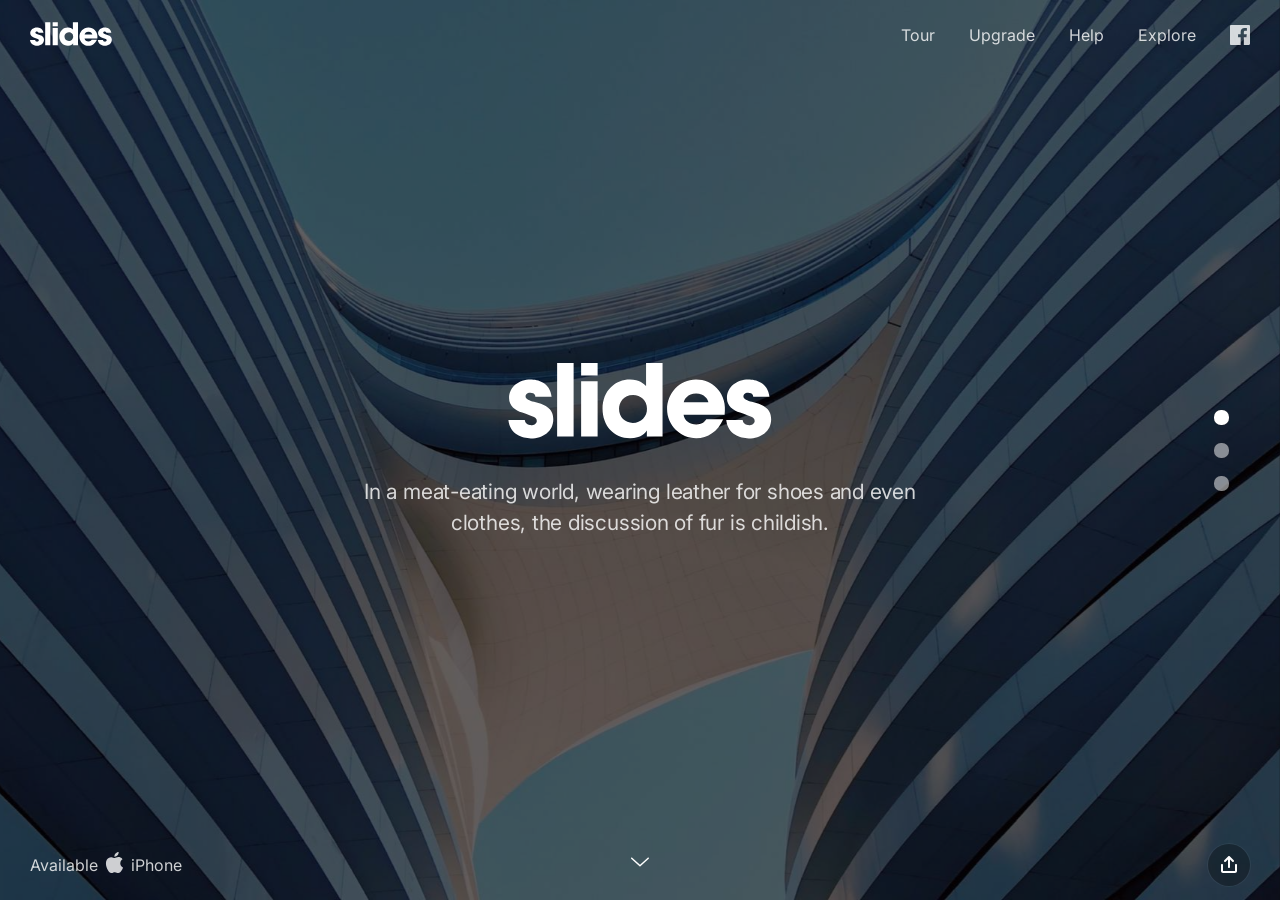
==== index.html @ 133935e7 "First commit" ====
<!doctype html>
<html>
<head>
    <meta charset="UTF-8">
    <meta name="viewport" content="width=device-width, height=device-height, initial-scale=1.0">
    <meta name="apple-mobile-web-app-capable" content="yes" />
    <base href="./">
    <title>Main Page - rogervendrell.github.io</title>
    <meta property="og:title" content="Main Page - rogervendrell.github.io" />
    <meta name="twitter:title" content="Main Page - rogervendrell.github.io" />
    <link rel="preconnect" href="https://fonts.gstatic.com/" crossorigin>
    <!-- Compressed Styles -->
    <link href="css/slides.min.css?521351" rel="stylesheet" type="text/css">

    
    <!-- Fonts and Material Icons -->
    <link rel="stylesheet" as="font" href="https://fonts.googleapis.com/css2?family=Inter:wght@100;200;300;400;500;600;700;800;900&family=Material+Icons&display=swap"/>
    <style>
        .slides { font-family: 'Inter', sans-serif; }
    </style>
     
</head>
<body class="slides plain animated noPreload">
<svg id="customSvgLibrary" xmlns="http://www.w3.org/2000/svg" style="display:none" id="customSvgLibrary">
  
  <symbol id="logo" viewBox="0 0 106 31"><title>Slides Framework</title><path d="M17.413 14.04c-.56-5.84-5.6-7-8.52-7-4.6 0-8.6 2.92-8.6 7.52 0 3 2.4 4.88 5.28 5.8 4.24 1.64 5.88 1.84 5.88 3.36 0 1.08-1.2 1.72-2.32 1.72-.28 0-2.24 0-2.52-2.04h-6.6c.6 5.84 5.68 7.36 9.04 7.36 4.92 0 9.04-2.88 9.04-7.76 0-4.8-4-5.92-7.76-6.96-1.76-.52-3.4-1.2-3.4-2.2 0-.6.48-1.48 1.88-1.48 1.96 0 2.04 1.2 2.08 1.68h6.52zm2.222 15.96h6.64v-29.6h-6.64v29.6zm9.662-24.56h6.64v-5.04h-6.64v5.04zm0 24.56h6.64v-22.2h-6.64v22.2zm32.782-29.6h-6.64v9.28c-.72-.72-2.6-2.64-6.52-2.64-5.64 0-11 4.28-11 11.8 0 6.68 4.4 11.88 11.12 11.88 4.48 0 6.08-2.2 6.72-3.12v2.4h6.32v-29.6zm-17.52 18.4c0-2.56 1.8-5.56 5.64-5.56 1.56 0 2.96.56 3.96 1.56 1 .96 1.64 2.32 1.64 3.92.08 1.64-.52 3.08-1.56 4.12s-2.52 1.68-4.12 1.68c-3.12 0-5.56-2.28-5.56-5.68v-.04zm42.502 2.4c.52-4.08-.32-7.64-3.12-10.64-2.08-2.2-5-3.52-8.4-3.52-6.76 0-11.64 5.72-11.64 11.92 0 6.6 5.4 11.76 11.76 11.76 2.28 0 4.48-.68 6.32-2 1.88-1.28 3.44-3.2 4.52-5.68h-6.8c-.8 1.16-1.92 2.08-4.04 2.08-2.6 0-4.84-1.56-5.12-3.92h16.52zm-16.44-5.04c.16-1.04 1.52-3.52 4.96-3.52s4.8 2.48 4.96 3.52h-9.92zm34.502-2.12c-.56-5.84-5.6-7-8.52-7-4.6 0-8.6 2.92-8.6 7.52 0 3 2.4 4.88 5.28 5.8 4.24 1.64 5.88 1.84 5.88 3.36 0 1.08-1.2 1.72-2.32 1.72-.28 0-2.24 0-2.52-2.04h-6.6c.6 5.84 5.68 7.36 9.04 7.36 4.92 0 9.04-2.88 9.04-7.76 0-4.8-4-5.92-7.76-6.96-1.76-.52-3.4-1.2-3.4-2.2 0-.6.48-1.48 1.88-1.48 1.96 0 2.04 1.2 2.08 1.68h6.52z"/></symbol>
  
  <symbol id="close" viewBox="0 0 30 30"><path d="M15 0c-8.3 0-15 6.7-15 15s6.7 15 15 15 15-6.7 15-15-6.7-15-15-15zm5.7 19.3c.4.4.4 1 0 1.4-.2.2-.4.3-.7.3s-.5-.1-.7-.3l-4.3-4.3-4.3 4.3c-.2.2-.4.3-.7.3s-.5-.1-.7-.3c-.4-.4-.4-1 0-1.4l4.3-4.3-4.3-4.3c-.4-.4-.4-1 0-1.4s1-.4 1.4 0l4.3 4.3 4.3-4.3c.4-.4 1-.4 1.4 0s.4 1 0 1.4l-4.3 4.3 4.3 4.3z"/></symbol>

  <symbol id="arrow-left" viewBox="0 0 29 56"><path d="M28.7.3c.4.4.4 1 0 1.4l-26.3 26.3 26.3 26.3c.4.4.4 1 0 1.4-.4.4-1 .4-1.4 0l-27-27c-.4-.4-.4-1 0-1.4l27-27c.3-.3 1-.4 1.4 0z"/></symbol>
  
  <symbol id="arrow-right" viewBox="0 0 29 56"><path d="M.3 55.7c-.4-.4-.4-1 0-1.4l26.3-26.3-26.3-26.3c-.4-.4-.4-1 0-1.4.4-.4 1-.4 1.4 0l27 27c.4.4.4 1 0 1.4l-27 27c-.3.3-1 .4-1.4 0z"/></symbol>

  <symbol id="back" viewBox="0 0 20 20"><path d="M2.3 10.7l5 5c.4.4 1 .4 1.4 0s.4-1 0-1.4l-3.3-3.3h11.6c.6 0 1-.4 1-1s-.4-1-1-1h-11.6l3.3-3.3c.4-.4.4-1 0-1.4-.2-.2-.4-.3-.7-.3s-.5.1-.7.3l-5 5c-.2.2-.3.5-.3.7 0 .2.1.5.3.7z"/></symbol>
  
  <symbol id="menu" viewBox="0 0 18 18"><path d="M16 5h-14c-.6 0-1-.4-1-1 0-.5.4-1 1-1h14c.5 0 1 .4 1 1s-.4 1-1 1zm-14 5h14c.5 0 1-.4 1-1 0-.5-.4-1-1-1h-14c-.6 0-1 .4-1 1s.4 1 1 1zm14 3h-14c-.5 0-1 .4-1 1 0 .5.4 1 1 1h14c.5 0 1-.4 1-1s-.4-1-1-1z"/></symbol>
  
  <symbol id="share" viewBox="0 0 18 18"><path d="M16 8c-.6 0-1 .4-1 1v6h-12v-6c0-.6-.4-1-1-1s-1 .4-1 1v6c0 1.1.9 2 2 2h12c1.1 0 2-.9 2-2v-6c0-.6-.4-1-1-1zm-2.3-2.3c.4-.4.4-1 0-1.4l-4-4c-.4-.4-1-.4-1.4 0l-4 4c-.4.4-.4 1 0 1.4s1 .4 1.4 0l2.3-2.3v7.6c0 .6.4 1 1 1s1-.4 1-1v-7.6l2.3 2.3c.4.4 1 .4 1.4 0z"/></symbol>

  <symbol id="arrow-down" viewBox="0 0 24 24"><path d="M12 18c-.2 0-.5-.1-.7-.3l-11-10c-.4-.4-.4-1-.1-1.4.4-.4 1-.4 1.4-.1l10.4 9.4 10.3-9.4c.4-.4 1-.3 1.4.1.4.4.3 1-.1 1.4l-11 10c-.1.2-.4.3-.6.3z"/></symbol>
  
  <symbol id="arrow-up" viewBox="0 0 24 24"><path d="M11.9 5.9c.2 0 .5.1.7.3l11 10c.4.4.4 1 .1 1.4-.4.4-1 .4-1.4.1l-10.4-9.4-10.3 9.4c-.4.4-1 .3-1.4-.1-.4-.4-.3-1 .1-1.4l11-10c.1-.2.4-.3.6-.3z"/></symbol>
  
  <symbol id="arrow-top" viewBox="0 0 18 18"><path d="M15.7 7.3l-6-6c-.4-.4-1-.4-1.4 0l-6 6c-.4.4-.4 1 0 1.4.4.4 1 .4 1.4 0l4.3-4.3v11.6c0 .6.4 1 1 1s1-.4 1-1v-11.6l4.3 4.3c.2.2.4.3.7.3s.5-.1.7-.3c.4-.4.4-1 0-1.4z"/></symbol>
  
  <symbol id="play" viewBox="0 0 30 30"><path d="M7 30v-30l22 15z"/></symbol>
  
  <symbol id="chat" viewBox="0 0 18 18"><path d="M5,17c-0.2,0-0.3,0-0.4-0.1C4.2,16.7,4,16.4,4,16v-2H2c-1.1,0-2-0.9-2-2V3c0-1.1,0.9-2,2-2h14c1.1,0,2,0.9,2,2v9 c0,1.1-0.9,2-2,2H9.3l-3.7,2.8C5.4,16.9,5.2,17,5,17z M2,12h3.5C5.8,12,6,12.2,6,12.5V14l2.4-1.8C8.6,12.1,8.8,12,9,12h7V3H2V12z M13,7H5C4.4,7,4,6.6,4,6s0.4-1,1-1h8c0.6,0,1,0.4,1,1S13.6,7,13,7z M13,10H5c-0.6,0-1-0.4-1-1s0.4-1,1-1h8c0.6,0,1,0.4,1,1 S13.6,10,13,10z"/></symbol>

  <symbol id="mail" viewBox="0 0 18 18"><path d="M16 2h-14c-1.1 0-2 .9-2 2v10c0 1.1.9 2 2 2h14c1.1 0 2-.9 2-2v-10c0-1.1-.9-2-2-2zm0 2v.5l-7 4.3-7-4.4v-.4h14zm-14 10v-7.2l6.5 4c.1.1.3.2.5.2s.4-.1.5-.2l6.5-4v7.2h-14z"/></symbol>

  <symbol id="sound-on" viewBox="0 0 18 18"><path d="M8.5,0.1C8.1-0.1,7.7,0,7.4,0.2L3.7,3H2C0.9,3,0,3.9,0,5v6c0,1.1,0.9,2,2,2h1.7l3.7,2.8C7.6,15.9,7.8,16,8,16 c0.2,0,0.3,0,0.4-0.1C8.8,15.7,9,15.4,9,15V1C9,0.6,8.8,0.3,8.5,0.1z M7,13l-2.4-1.8C4.4,11.1,4.2,11,4,11l-2,0l0-6h2 c0.2,0,0.4-0.1,0.6-0.2L7,3V13z M11.7,9.9l0.7,1.9C13.9,11.2,15,9.7,15,8c0-1.7-1.1-3.2-2.7-3.8l-0.7,1.9C12.5,6.4,13,7.2,13,8C13,8.9,12.5,9.6,11.7,9.9z M12.2,1.1l-0.3,2C14.3,3.5,16,5.6,16,8s-1.8,4.5-4.2,4.9l0.3,2C15.6,14.3,18,11.4,18,8C18,4.6,15.6,1.7,12.2,1.1z"/></symbol>
  
  <symbol id="sound-off" viewBox="0 0 18 18"><path d="M15.9,8l1.8-1.8c0.4-0.4,0.4-1,0-1.4s-1-0.4-1.4,0l-1.8,1.8l-1.8-1.8c-0.4-0.4-1-0.4-1.4,0s-0.4,1,0,1.4L13.1,8l-1.8,1.8 c-0.4,0.4-0.4,1,0,1.4c0.2,0.2,0.5,0.3,0.7,0.3s0.5-0.1,0.7-0.3l1.8-1.8l1.8,1.8c0.2,0.2,0.5,0.3,0.7,0.3s0.5-0.1,0.7-0.3 c0.4-0.4,0.4-1,0-1.4L15.9,8z M8.5,0.1C8.1-0.1,7.7,0,7.4,0.2L3.7,3H2C0.9,3,0,3.9,0,5v6c0,1.1,0.9,2,2,2h1.7l3.7,2.8C7.6,15.9,7.8,16,8,16 c0.2,0,0.3,0,0.4-0.1C8.8,15.7,9,15.4,9,15V1C9,0.6,8.8,0.3,8.5,0.1z M7,13l-2.4-1.8C4.4,11.1,4.2,11,4,11l-2,0l0-6h2 c0.2,0,0.4-0.1,0.6-0.2L7,3V13z"/></symbol>
  
  <!-- social -->
  <symbol id="apple" viewBox="-1 1 24 24"><path d="M17.6 13.8c0-3 2.5-4.5 2.6-4.6-1.4-2.1-3.6-2.3-4.4-2.4-1.9-.2-3.6 1.1-4.6 1.1-.9 0-2.4-1.1-4-1-2 0-3.9 1.2-5 3-2.1 3.7-.5 9.1 1.5 12.1 1 1.5 2.2 3.1 3.8 3 1.5-.1 2.1-1 3.9-1s2.4 1 4 1 2.7-1.5 3.7-2.9c1.2-1.7 1.6-3.3 1.7-3.4-.1-.1-3.2-1.3-3.2-4.9zm-3.1-9c.8-1 1.4-2.4 1.2-3.8-1.2 0-2.7.8-3.5 1.8-.8.9-1.5 2.3-1.3 3.7 1.4.1 2.8-.7 3.6-1.7z"/></symbol>

  <symbol id="dribbble" viewBox="0 0 24 24"><path d="M12 0c-6.7 0-12 5.3-12 12s5.3 12 12 12 12-5.3 12-12-5.3-12-12-12zm7.9 5.7c1.3 1.7 2.1 3.9 2.3 6.1-.4-.1-2.4-.4-4.7-.4-.8 0-1.5 0-2.3.1 0-.1-.1-.3-.3-.5l-.7-1.5c3.7-1.4 5.3-3.4 5.7-3.8zm-7.9-3.8c2.5 0 4.9.9 6.7 2.5-.3.4-1.9 2.3-5.2 3.6-1.6-2.9-3.3-5.3-3.7-5.9.6-.1 1.4-.2 2.2-.2zm-4.4 1c.4.6 2.1 3 3.7 5.8-4.4 1.2-8.2 1.2-9.2 1.2h-.1c.8-3.1 2.9-5.6 5.6-7zm-5.7 9.1v-.3h.3c1.2 0 5.6-.1 10.1-1.5l.8 1.6c-.1 0-.3 0-.4.1-5.1 1.6-7.9 6-8.3 6.7-1.6-1.7-2.5-4.1-2.5-6.6zm10.1 10.1c-2.3 0-4.4-.8-6.1-2.1.3-.5 2.4-4.4 7.9-6.3 1.3 3.6 2 6.7 2.1 7.6-1.2.6-2.6.8-3.9.8zm5.7-1.8c-.1-.8-.7-3.6-2-7.1.7-.1 1.3-.1 2-.1 2.1 0 3.7.4 4.1.5-.3 2.8-1.8 5.2-4.1 6.7z"/></symbol>

  <symbol id="facebook" viewBox="0 0 24 24"><path d="M24 1.3v21.3c0 .7-.6 1.3-1.3 1.3h-6.1v-9.3h3.1l.5-3.6h-3.6v-2.2c0-1.1.3-1.8 1.8-1.8h1.9v-3.2c-.3 0-1.5-.1-2.8-.1-2.8 0-4.7 1.7-4.7 4.8v2.7h-3.1v3.6h3.1v9.2h-11.5c-.7 0-1.3-.6-1.3-1.3v-21.4c0-.7.6-1.3 1.3-1.3h21.3c.8 0 1.4.6 1.4 1.3z"/></symbol>

  <symbol id="facebook2" viewBox="0 0 512 512"><path d="M288 176v-64c0-17.664 14.336-32 32-32h32v-80h-64c-53.024 0-96 42.976-96 96v80h-64v80h64v256h96v-256h64l32-80h-96z"/></symbol>
   
  <symbol id="fb-like" viewBox="0 0 20 20"><path d="M0 8v12h5v-12h-5zm2.5 10.8c-.4 0-.8-.3-.8-.8 0-.4.3-.8.8-.8s.8.3.8.8c0 .4-.4.8-.8.8zm3.5-.8h9.5c1.1 0 1.7-1 1.7-1.7 0-.3-.4-1-.4-1 1.4-.3 1.7-1.2 1.7-1.7-.1-.5-.3-.9-.5-1 1-.4 1.5-1.1 1.4-1.9-.1-.8-1-1.5-1-1.5 1-.6.9-1.5.9-1.5-.3-1.3-1.5-1.7-1.7-1.7h-5.6s.3-.5.3-2.4-1.3-3.6-2.6-3.6c0 0-.7.1-1 .3v3.5l-2.7 4.4v9.8z"/></symbol>
  
  <symbol id="googlePlus" viewBox="0 1 24 24"><path d="M7.8 13.5h4.6c-.6 2-2.5 3.4-4.6 3.4-2.7 0-4.9-2.2-4.9-4.9s2.2-4.9 4.9-4.9c1.1 0 2.1.3 3 1l1.8-2.4c-1.4-1.1-3-1.6-4.8-1.6-4.3 0-7.9 3.5-7.9 7.9s3.5 7.9 7.9 7.9 7.9-3.5 7.9-7.9v-1.5h-7.9v3zM21.7 11v-2.2h-2v2.2h-2.2v2h2.2v2.2h2v-2.2h2.2v-2z"/></symbol>
  
  <symbol id="instagram" viewBox="0 0 20 20"><circle cx="10" cy="10" r="3.3"/><path d="M13,0H7C2.2,0,0,2.2,0,7v6c0,4.8,2.1,7,7,7h6c4.8,0,7-2.2,7-7V7C20,2.2,17.9,0,13,0z M10,15.1c-2.8,0-5.1-2.3-5.1-5.1 S7.2,4.9,10,4.9s5.1,2.3,5.1,5.1S12.8,15.1,10,15.1z M15.3,5.9c-0.7,0-1.2-0.5-1.2-1.2c0-0.7,0.5-1.2,1.2-1.2s1.2,0.5,1.2,1.2 C16.5,5.3,16,5.9,15.3,5.9z"/></symbol>

  <symbol id="behance" viewBox="0 0 511.958 511.958"><path d="M210.624 240.619c10.624-5.344 18.656-11.296 24.16-17.728 9.792-11.584 14.624-26.944 14.624-45.984 0-18.528-4.832-34.368-14.496-47.648-16.128-21.632-43.424-32.704-82.016-33.28h-152.896v312.096h142.56c16.064 0 30.944-1.376 44.704-4.192 13.76-2.848 25.664-8.064 35.744-15.68 8.96-6.624 16.448-14.848 22.4-24.544 9.408-14.656 14.112-31.264 14.112-49.76 0-17.92-4.128-33.184-12.32-45.728-8.288-12.544-20.448-21.728-36.576-27.552zm-147.552-90.432h68.864c15.136 0 27.616 1.632 37.408 4.864 11.328 4.704 16.992 14.272 16.992 28.864 0 13.088-4.32 22.24-12.864 27.392-8.608 5.152-19.776 7.744-33.472 7.744h-76.928v-68.864zm108.896 198.24c-7.616 3.68-18.336 5.504-32.064 5.504h-76.832v-83.232h77.888c13.568.096 24.128 1.888 31.68 5.248 13.44 6.08 20.128 17.216 20.128 33.504 0 19.2-6.912 32.128-20.8 38.976zM327.168 110.539h135.584v38.848h-135.584zM509.856 263.851c-2.816-18.08-9.024-33.984-18.688-47.712-10.592-15.552-24.032-26.944-40.384-34.144-16.288-7.232-34.624-10.848-55.04-10.816-34.272 0-62.112 10.72-83.648 32-21.472 21.344-32.224 52.032-32.224 92.032 0 42.656 11.872 73.472 35.744 92.384 23.776 18.944 51.232 28.384 82.4 28.384 37.728 0 67.072-11.232 88.032-33.632 13.408-14.144 20.992-28.064 22.656-41.728h-62.464c-3.616 6.752-7.808 12.032-12.608 15.872-8.704 7.04-20.032 10.56-33.92 10.56-13.216 0-24.416-2.912-33.76-8.704-15.424-9.28-23.488-25.536-24.512-48.672h170.464c.256-19.936-.384-35.264-2.048-45.824zm-166.88 5.984c2.24-15.008 7.68-26.912 16.32-35.712 8.64-8.768 20.864-13.184 36.512-13.216 14.432 0 26.496 4.128 36.32 12.416 9.696 8.352 15.168 20.48 16.288 36.512h-105.44z"/></symbol>
  
  <symbol id="linkedin" viewBox="0 0 24 24"><path d="M5.9 21.9h-4.7v-14.2h4.7v14.2zm-2.3-16.1c-1.6 0-2.6-1.1-2.6-2.5s1-2.5 2.7-2.5c1.6 0 2.6 1 2.6 2.5-.1 1.4-1.2 2.5-2.7 2.5zm19.2 16.1h-4.7v-7.6c0-2-.7-3.3-2.3-3.3-1.3 0-2.1.9-2.5 1.7-.1.3-.1.8-.1 1.2v7.9h-4.7v-14.1h4.7v2c.7-.9 1.7-2.3 4.3-2.3 3.1 0 5.5 2.1 5.5 6.4v8.2h-.2z"/></symbol>

  <symbol id="medium" viewBox="0 0 130.8 104"><path d="M15.5 21.2c.2-1.6-.5-3.2-1.7-4.3l-12.1-14.7v-2.2h38l29.3 64.4 25.8-64.4h36.2v2.2l-10.5 10c-.9.7-1.3 1.8-1.2 2.9v73.7c0 1.1.3 2.2 1.2 2.9l10.2 10v2.2h-51.3v-2.2l10.6-10.2c1-1 1-1.3 1-2.9v-59.6l-29.4 74.7h-4l-34.2-74.7v50.3c0 2.2.4 4.2 1.9 5.7l13.7 16.8v2.2h-39v-2.2l13.8-16.7c1.5-1.5 1.8-3.3 1.8-5.7l-.1-58.2z"/></symbol>
  
  <symbol id="pinterest" viewBox="0 0 24 24"><path d="M5.9 13.9c1.2-2-.4-2.5-.6-4-1-6.1 7.1-10.2 11.4-6 2.9 2.9 1 12-3.7 11-4.6-.9 2.2-8.1-1.4-9.5-3-1.1-4.6 3.6-3.2 5.9-.8 4-2.5 7.7-1.8 12.7 2.3-1.7 3.1-4.8 3.7-8.1 1.2.7 1.8 1.4 3.3 1.5 5.5.4 8.6-5.4 7.8-10.7-.7-4.7-5.5-7.1-10.6-6.6-4.1.4-8.1 3.7-8.3 8.3-.1 2.8.7 4.9 3.4 5.5z"/></symbol>
  
  <symbol id="stumbleupon" viewBox="0 0 24 24"><path d="M13.3 9.6l1.6.8 2.5-.8v-1.4c0-3-2.4-5.4-5.4-5.4s-5.4 2.4-5.4 5.4v7.5c0 .7-.6 1.3-1.3 1.3s-1.3-.6-1.3-1.3v-3.2h-4v3.2c0 3 2.4 5.4 5.4 5.4s5.4-2.4 5.4-5.4v-7.5c0-.7.6-1.3 1.3-1.3s1.3.6 1.3 1.3l-.1 1.4zm6.6 2.9v3.2c0 .7-.6 1.3-1.3 1.3s-1.3-.6-1.3-1.3v-3.2l-2.5.8-1.6-.8v3.2c0 3 2.4 5.4 5.4 5.4s5.4-2.4 5.4-5.4v-3.2h-4.1z"/></symbol>
  
  <symbol id="twitter" viewBox="0 1 24 23"><path d="M21.5 7.6v.6c0 6.6-5 14.1-14 14.1-2.8 0-5.4-.8-7.6-2.2l1.2.1c2.3 0 4.4-.8 6.1-2.1-2.2 0-4-1.5-4.6-3.4.3.1.6.1.9.1.5 0 .9-.1 1.3-.2-2.1-.6-3.8-2.6-3.8-5 .7.4 1.4.6 2.2.6-1.3-.9-2.2-2.4-2.2-4.1 0-.9.2-1.8.7-2.5 2.4 3 6.1 5 10.2 5.2-.1-.4-.1-.7-.1-1.1 0-2.7 2.2-5 4.9-5 1.4 0 2.7.6 3.6 1.6 1-.3 2.1-.7 3-1.3-.4 1.2-1.1 2.1-2.2 2.7 1-.1 1.9-.4 2.8-.8-.6 1.1-1.4 2-2.4 2.7z"/></symbol>
  
  <symbol id="tumblr" viewBox="0 0 23 23"><path d="M12.573 4.94v-4.94h-3.188c-.072.183-.11.4-.11.622-.034.107-.072.184-.072.293-.328 1.829-1.28 3.11-2.892 3.807-.476.218-.914.253-1.39.218v3.987h2.342c.039 5.603.039 8.493.039 8.64v.332c.294 2.449 1.573 3.914 3.843 4.463.914.257 1.901.366 2.892.366 1.279-.036 2.525-.256 3.771-.659v-4.685c-.731.22-1.395.402-1.977.583-1.135.333-2.087.113-2.857-.619-.073-.11-.183-.257-.221-.403-.106-.586-.178-1.206-.178-1.795v-6.222h5.083v-3.988h-5.085z"/></symbol>

  <symbol id="xing" viewBox="0 0 24 24"><path d="M3.647 4.74c-.208 0-.384.073-.472.216-.091.148-.077.338.02.531l2.34 4.051v.02l-3.678 6.49c-.096.191-.091.383 0 .531.088.142.244.236.452.236h3.461c.518 0 .767-.349.944-.669l3.737-6.608-2.38-4.15c-.172-.307-.433-.649-.964-.649h-3.46zm14.542-4.74c-.517 0-.741.326-.927.659l-7.702 13.658 4.918 9.023c.172.307.437.659.967.659h3.457c.208 0 .371-.079.459-.221.092-.148.09-.343-.007-.535l-4.88-8.915v-.023l7.664-13.551c.096-.191.098-.386.007-.534-.088-.142-.252-.221-.46-.221h-3.496z"/></symbol>

  <symbol id="whatsapp" viewBox="0 0 512 512"><path d="M256.064 0h-.128c-141.152 0-255.936 114.816-255.936 256 0 56 18.048 107.904 48.736 150.048l-31.904 95.104 98.4-31.456c40.48 26.816 88.768 42.304 140.832 42.304 141.152 0 255.936-114.848 255.936-256s-114.784-256-255.936-256zm148.96 361.504c-6.176 17.44-30.688 31.904-50.24 36.128-13.376 2.848-30.848 5.12-89.664-19.264-75.232-31.168-123.68-107.616-127.456-112.576-3.616-4.96-30.4-40.48-30.4-77.216s18.656-54.624 26.176-62.304c6.176-6.304 16.384-9.184 26.176-9.184 3.168 0 6.016.16 8.576.288 7.52.32 11.296.768 16.256 12.64 6.176 14.88 21.216 51.616 23.008 55.392 1.824 3.776 3.648 8.896 1.088 13.856-2.4 5.12-4.512 7.392-8.288 11.744-3.776 4.352-7.36 7.68-11.136 12.352-3.456 4.064-7.36 8.416-3.008 15.936 4.352 7.36 19.392 31.904 41.536 51.616 28.576 25.44 51.744 33.568 60.032 37.024 6.176 2.56 13.536 1.952 18.048-2.848 5.728-6.176 12.8-16.416 20-26.496 5.12-7.232 11.584-8.128 18.368-5.568 6.912 2.4 43.488 20.48 51.008 24.224 7.52 3.776 12.48 5.568 14.304 8.736 1.792 3.168 1.792 18.048-4.384 35.52z"/></symbol>
  
  <symbol id="youtube" viewBox="0 0 24 24"><path d="M23.6 6.3c-.3-1.2-1.4-2.2-2.6-2.3-3-.3-6-.3-9-.3s-6 0-9 .3c-1.2.1-2.3 1.1-2.6 2.3-.4 1.8-.4 3.8-.4 5.7 0 1.9 0 3.9.4 5.7.3 1.2 1.4 2.2 2.6 2.3 3 .3 6 .3 9 .3s6 0 9-.3c1.3-.1 2.3-1.1 2.6-2.4.4-1.7.4-3.7.4-5.6 0-1.9 0-3.9-.4-5.7zm-14.1 9v-6.6l6.5 3.3-6.5 3.3z"/></symbol>

</svg><!-- Navigation -->
<nav class="side ">
  <div class="navigation default">
    <ul></ul>
  </div>
</nav><!-- Panel Top #02 -->
<nav class="panel top">
  <div class="sections desktop">
    <div class="left"><a href="#" title="Slides Framework"><svg style="width:82px;height:24px"><use xmlns:xlink="http://www.w3.org/1999/xlink" xlink:href="#logo"></use></svg></a></div>
    <div class="right">
      <ul class="menu trim">
        <li><a href="#">Tour</a></li>
        <li><a href="#">Upgrade</a></li>
        <li><a href="#">Help</a></li>
        <li><a href="#">Explore</a></li>
        <li class="cropRight"><a class="trimRight shift-up-2" href="http://facebook.com/designmodo" target="_blank"><svg><use xmlns:xlink="http://www.w3.org/1999/xlink" xlink:href="#facebook"></use></svg></a></li>
      </ul>
    </div>
  </div>
  <div class="sections compact hidden">
    <div class="left"><a href="#" title="Slides Framework"><svg style="width:82px;height:24px"><use xmlns:xlink="http://www.w3.org/1999/xlink" xlink:href="#logo"></use></svg></a></div>
    <div class="right"><span class="button actionButton sidebarTrigger" data-sidebar-id="1"><svg><use xmlns:xlink="http://www.w3.org/1999/xlink" xlink:href="#menu"></use></svg></span></div>
  </div>
</nav>

<!-- Sidebar -->
<nav class="sidebar" data-sidebar-id="1">
  <div class="close"><svg><use xmlns:xlink="http://www.w3.org/1999/xlink" xlink:href="#close"></use></svg></div>
  <div class="content">
    <a href="#" class="logo"><svg width="100" height="30"><use xmlns:xlink="http://www.w3.org/1999/xlink" xlink:href="#logo"></use></svg></a>
    <ul class="mainMenu margin-top-3">
      <li><a href="#">All Goods</a></li>
      <li><a href="#">UI Kits</a></li>
      <li><a href="#">Icons</a></li>
      <li><a href="#">Mockups</a></li>
      <li><a href="#">Toolkit</a></li>
    </ul>
    <ul class="subMenu small opacity-8">
      <li><a href="#">Submit Product</a></li>
      <li><a href="#">FAQ</a></li>
      <li><a href="#">License</a></li>
      <li><a href="#">Terms & Conditions</a></li>
      <li><a href="#">Privacy Policy</a></li>
      <li><a href="#">Contact Us</a></li>
    </ul>
    <ul class="social opacity-8">
      <li><a href="#"><svg><use xmlns:xlink="http://www.w3.org/1999/xlink" xlink:href="#facebook"></use></svg></a></li>
      <li><a href="#"><svg><use xmlns:xlink="http://www.w3.org/1999/xlink" xlink:href="#twitter"></use></svg></a></li>
      <li><a href="#"><svg><use xmlns:xlink="http://www.w3.org/1999/xlink" xlink:href="#instagram"></use></svg></a></li>
    </ul>
  </div>
</nav>
<!-- Slide 1 (#03) -->
<section class="slide fade-6 kenBurns">
  <div class="content">
    <div class="container">
      <div class="wrap">
      
        <div class="fix-7-12">
          <div class="fix-3-12 margin-bottom-3">
            <svg height="77" class="wide ae-1 fromCenter"><use xmlns:xlink="http://www.w3.org/1999/xlink" xlink:href="#logo"></use></svg>
          </div>
          <div class="fix-6-12"> 
            <p class="large cropBottom ae-2"><span class="opacity-8">In a meat-eating world, wearing leather for shoes and even clothes, the discussion of fur is&nbsp;childish.</span></p>
          </div>
        </div>
          
      </div>
    </div>
  </div>
  <div class="background" style="background-image:url(assets/img/background/img-03.jpg)"></div>
</section>
<!-- Slide 2 (#04) -->
<section class="slide fade-6 kenBurns">
  <div class="content">
    <div class="container">
      <div class="wrap">

        <div class="fix-5-12">
          <div class="fix-3-12 margin-bottom-5">
            <svg height="77" class="wide ae-1 fromCenter"><use xmlns:xlink="http://www.w3.org/1999/xlink" xlink:href="#logo"></use></svg>
          </div>
          <div class="videoThumbnail shadow rounded ae-4 fromCenter popupTrigger" data-popup-id="4">
            <img src="assets/img/video-4.jpg" alt="Video Thumbnail"/>
          </div>
        </div>

      </div>
    </div>
  </div>
  <div class="background" style="background-image:url(assets/img/background/img-04.jpg)"></div>
</section>

<!-- Popup Video -->
<div class="popup autoplay" data-popup-id="4">
  <div class="close"><svg><use xmlns:xlink="http://www.w3.org/1999/xlink" xlink:href="#close"></use></svg></div>
  <div class="content">
    <div class="container">
      <div class="wrap">
        <div class="fix-10-12">
          <div class="embedVideo popupContent shadow rounded">
            <iframe data-src="https://www.youtube.com/embed/g8yBqxTiHSs" frameborder="0" allow="accelerometer; autoplay; encrypted-media; gyroscope; picture-in-picture" allowfullscreen></iframe>
          </div>
        </div>
      </div>
    </div>
  </div>
</div>

<!-- Slide 3 (#10) -->
<section class="slide fade-6 kenBurns">
  <div class="content">
    <div class="container">
      <div class="wrap">
      
        <div class="fix-7-12">
          <h1 class="smaller margin-bottom-2 ae-1">Messes Make Memories</h1>
          <p class="large ae-2"><span class="opacity-8">Some people find it hard to find the right perfume. This may smell good when this is sprayed into the air but this changes when this reacts with the skin.</span></p>
        </div>  
        
      </div>
    </div>
  </div>
  <div class="background" style="background-image:url(assets/img/background/img-10.jpg)"></div>
</section>
<!-- Panel Bottom #01 -->
<nav class="panel bottom forceMobileView">
  <div class="sections desktop">
    <div class="left"><a href="#" class="opacity-8">Available <svg style="height:21px;width:25px" class="shift-up-2"><use xmlns:xlink="http://www.w3.org/1999/xlink" xlink:href="#apple"></use></svg> iPhone</a></div>
    <div class="center"><span class="nextSlide noText"><svg><use xmlns:xlink="http://www.w3.org/1999/xlink" xlink:href="#arrow-down"></use></svg></span></div>
    <div class="right"><span data-dropdown-id="2" class="button actionButton dropdownTrigger"><svg><use xmlns:xlink="http://www.w3.org/1999/xlink" xlink:href="#share"></use></svg></span></div>
  </div>
  <div class="sections compact hidden">
    <div class="right">
      <span data-dropdown-id="2" class="button actionButton dropdownTrigger"><svg><use xmlns:xlink="http://www.w3.org/1999/xlink" xlink:href="#share"></use></svg></span>
    </div>
  </div>
</nav>

<!-- Share Window -->
<div class="dropdown share bottom right" data-dropdown-id="2" data-text="Take a look at this" data-url="https://designmodo.com" data-pinterest-image="https://designmodo.com/wp-content/uploads/2015/10/Presentation.jpg">
  <div class="center padding-2">
    <div class="title">Share</div>
    <a href="#">Contact us</a>
  </div>
  <ul>
    <li class="social-facebook"><svg><use xmlns:xlink="http://www.w3.org/1999/xlink" xlink:href="#fb-like"></use></svg></li>
    <li class="social-twitter"><svg><use xmlns:xlink="http://www.w3.org/1999/xlink" xlink:href="#twitter"></use></svg></li>
    <li class="social-pinterest"><svg><use xmlns:xlink="http://www.w3.org/1999/xlink" xlink:href="#pinterest"></use></svg></li>
    <li class="social-linkedin"><svg><use xmlns:xlink="http://www.w3.org/1999/xlink" xlink:href="#linkedin"></use></svg></li>
    <li class="mail" data-subject="Subject" data-body="Body">share by email</li>
  </ul>
</div>

<!-- jQuery 3.5.1 -->
    <script src="https://ajax.googleapis.com/ajax/libs/jquery/3.5.1/jquery.min.js"></script>

    <!-- Compressed Scripts -->
    <script src="js/slides.min.js?521351" type="text/javascript"></script>
     
</body>
</html>
---- css/slides.min.css ----
@charset "UTF-8";body,html,img{max-width:100%}.material-icons,.slides{-webkit-font-smoothing:antialiased}.button svg,.button svg *{pointer-events:none!important}.button,.container .wrap,.slides-form.center input,.slides-form.center textarea{text-align:center}.dialog,body,html{-webkit-tap-highlight-color:transparent}a,abbr,acronym,address,applet,article,aside,audio,b,big,blockquote,body,canvas,caption,center,cite,code,dd,del,details,dfn,div,dl,dt,em,embed,fieldset,figcaption,figure,footer,form,h1,h2,h3,h4,h5,h6,header,hgroup,hr,html,i,iframe,img,ins,kbd,label,legend,li,mark,menu,nav,object,ol,output,p,pre,q,ruby,s,samp,section,small,span,strike,strong,sub,summary,sup,table,tbody,td,tfoot,th,thead,time,tr,tt,u,ul,var,video{border:0;vertical-align:baseline;margin:0;padding:0}article,aside,details,figcaption,figure,footer,header,hgroup,menu,nav,section{display:block}.button,.button.actionButton,.dot,.dot:after,.material-icons,img{display:inline-block}li,ol,ul{list-style:none}blockquote,q{quotes:none}blockquote:after,blockquote:before,q:after,q:before{content:none}table{border-collapse:collapse;border-spacing:0}b,strong{font-weight:600}html{position:static!important;top:0!important;box-sizing:border-box;margin:0;padding:0;overflow:hidden;-webkit-backface-visibility:hidden;backface-visibility:hidden}*,:after,:before{box-sizing:inherit}body{width:100%;height:100%}body,html{overflow-x:hidden}html.scrollable,html.scrollable body{overflow-y:auto;-webkit-overflow-scrolling:touch}.button,.content,.slide{overflow:hidden}img.round{border-radius:999px}img.rounded{border-radius:6px}.slides{color:#fff;fill:#fff;-webkit-hyphens:none;-ms-hyphens:none;hyphens:none;background:#111}.slides.bodyWhite{background:#fff}.slides.desktopSwipe{cursor:-webkit-grab}.slides.desktopSwipe:active{cursor:-webkit-grabbing}.slides.desktopSwipe .slide .container .wrap{cursor:inherit}.button{border-radius:3px;padding:14px 22px;color:#fff;border:none;outline:0;text-decoration:none;background:#202020;font-size:16px;line-height:1.5;font-weight:500;vertical-align:top;cursor:pointer;-webkit-backface-visibility:hidden;backface-visibility:hidden;letter-spacing:normal!important;position:relative;white-space:nowrap;transform:translate3d(0,0,0);box-shadow:0 1px 4px rgba(0,0,0,.1),0 2px 6px rgba(0,0,0,.1);-webkit-appearance:none;margin-bottom:10px;transition:.3s;-webkit-user-select:none!important;-moz-user-select:none!important;-ms-user-select:none!important;user-select:none!important}.button .material-icons,.button svg{vertical-align:middle;position:relative}.content,.slide.active{-webkit-backface-visibility:hidden}.button.actionButton:hover:not(:active),.button:hover{transform:translateY(0)!important}@media (max-width:767px){.button{max-width:100%;white-space:normal}}.popup .button,.slide .button{margin-left:5px;margin-right:5px}.popup .button.small,.slide .button.small{margin-left:4px;margin-right:4px}.button.wide{margin-left:0!important;margin-right:0!important}.button .material-icons{margin-right:8px;font-size:20px;top:-2px;-webkit-user-select:none!important;-moz-user-select:none!important;-ms-user-select:none!important;user-select:none!important}.button .material-icons.small{font-size:17px;bottom:1px}.button .material-icons.right{margin-left:8px;margin-right:0}.button svg{width:20px;height:20px;margin-top:-3px;margin-right:10px}.button svg.right{margin-right:0;margin-left:10px}.button.actionButton{height:42px;width:42px;padding:12px;border-radius:25px;z-index:999;background:rgba(0,0,0,.3);line-height:1;box-shadow:0 0 0 1px rgba(255,255,255,.05);cursor:pointer;-ms-touch-action:manipulation;touch-action:manipulation;vertical-align:top}.button.actionButton svg{width:18px;height:18px;fill:#fff!important;top:2px;vertical-align:bottom}.button.actionButton svg,.button.play svg,.button:not(.stroke) svg,.panel svg:not(.noFill),.slide.whiteSlide .button.actionButton svg{fill:#fff}.button.actionButton .material-icons{margin:0;position:relative;left:-3px;top:-3px;font-size:24px}.button.actionButton.big{width:50px;height:50px;padding:16px}.button.actionButton.big .material-icons{font-size:24px}.button.actionButton.big svg{width:22px;height:22px;left:-2px;top:0}.button.actionButton.stroke{box-shadow:none;padding:10px}.button.actionButton.rounded{border-radius:6px}.button.actionButton.sound [class*=sound-]{position:absolute;opacity:0;transition:.5s;left:13px;top:16px}.button.actionButton.sound.stroke [class*=sound-]{left:11px;top:14px}.button.actionButton.sound.playing .sound-on,.button.actionButton.sound:not(.playing) .sound-off{opacity:1}.button.actionButton.transparent{background-color:transparent}.button.stroke,.button.thin-stroke{background-color:transparent!important;color:#202020}.button:hover{box-shadow:0 2px 4px rgba(0,0,0,.15),0 3px 9px rgba(0,0,0,.15);opacity:1;transition:.35s!important}.button:hover:after{opacity:.5}.button:active{box-shadow:0 3px 6px 0 rgba(0,0,0,.1),0 0 10px 0 rgba(0,0,0,.1),0 1px 4px -1px rgba(0,0,0,.1);transform:translateY(2px)!important;transition:.35s!important}.button.shade:after,.dot:after{transition:.25s;content:""}.button:active:after{opacity:1}.button.uppercase{font-size:15px;padding-top:15px;padding-bottom:15px}.button.lowercase{text-transform:lowercase;letter-spacing:0;font-weight:300}.button.round{border-radius:99px;padding-left:28px;padding-right:28px}.button.rounded{border-radius:6px}.button.rectangular{border-radius:1px}.button.square{border-radius:0}.button.thin-stroke{font-weight:300;border:1px solid;padding:13px 21px}.slide.whiteSlide .button.thin-stroke{color:#202020}.button.thin-stroke.small{padding:9px 15px}.button.stroke{border:2px solid;padding:12px 20px}.slide.whiteSlide .button.stroke{color:#202020}.button.stroke.round{padding-left:26px;padding-right:26px}.button.stroke.uppercase{padding-top:13px;padding-bottom:13px}.button.stroke.uppercase svg{margin-bottom:-2px}.button.stroke.uppercase.small{padding:11px 15px}.button.stroke.small{border:1px solid;padding-top:9px;padding-bottom:9px}@media (min-width:768px){.button.stroke.big{padding:14px 28px}.button.stroke.big.uppercase{padding-top:16px;padding-bottom:16px}}.button.stroke:not(.flat):hover{box-shadow:inset 0 -100px 0 rgba(41,41,41,.05),0 4px 6px 0 rgba(0,0,0,.1),0 1px 10px 0 rgba(0,0,0,.1),0 2px 4px -1px rgba(0,0,0,.1)}.button.empty,.button.flat:not(:hover){box-shadow:none}.button.small{font-size:15px;font-weight:500;padding:10px 16px}.button.small .material-icons{vertical-align:bottom;position:relative;font-size:18px;margin-right:8px;bottom:1px}.button.small .material-icons.right{margin-left:8px;margin-right:0}.button.small svg{width:16px;height:16px;margin-right:10px;top:0}.button.small svg.right{margin-right:0;margin-left:10px}.button.small.round{padding-left:18px;padding-right:18px}.button.small.rounded{border-radius:6px}.button.small.uppercase{font-size:12px;padding:12px 16px;letter-spacing:.125em}.button.small.uppercase.round{padding-left:19px;padding-right:19px}@media (min-width:768px){.button.big{font-size:20px;padding:16px 26px}.button.big.round{padding-left:28px;padding-right:28px}.button.big.rounded{border-radius:7px}.button.big.uppercase{font-size:16px;padding:19px 28px}.button.big.uppercase.round{padding-left:32px;padding-right:32px}.button.big .material-icons{margin-right:10px;font-size:24px;top:-2px}.button.big .material-icons.right{margin-left:10px;margin-right:0}.button.big svg{width:24px;height:24px;margin-right:11px;top:0}.button.big svg.right{margin-right:0;margin-left:11px}}.button.empty,.button.hollow{padding:0!important;background-color:transparent!important;font-size:0!important}.button.empty{margin:0}.button.hollow{box-shadow:none!important}.button.hollow svg{margin:0}.button.shade{position:relative}.button.shade:after{position:absolute;top:0;left:0;width:100%;height:100%;background:#292929;opacity:0}.button.shade:hover:after{opacity:.15}.button.shade:active:after{opacity:.2}.button.play{width:90px;height:90px;border-radius:50%;padding:27px;margin-left:0;margin-right:0}.button.play svg{width:35px;height:36px;margin:0}.button.play.small{width:60px;height:60px;border-radius:50%;padding:22px 19px}.button.play.small svg{fill:#fff;width:23px;height:23px;top:-3px}.button.play:hover{transform:scale(1.05)}.button.gradient{position:relative}.button.gradient:before{content:"";position:absolute;top:0;left:0;width:100%;height:100%;background:linear-gradient(to bottom,#fff 0,#000 100%);z-index:-1;opacity:.1}.form-group-left{border-top-right-radius:0!important;border-bottom-right-radius:0!important;margin-right:0!important}.form-group-center{border-radius:0!important;margin-right:0!important;margin-left:0!important}.form-group-right{border-top-left-radius:0!important;border-bottom-left-radius:0!important;margin-left:0!important}.slide.whiteSlide .button.white:hover{box-shadow:0 4px 6px 0 rgba(0,0,0,.1),0 1px 10px 0 rgba(0,0,0,.1)}.slide.whiteSlide .button.white:hover:after{opacity:.3}.roundButton{border-radius:50px;height:50px;width:50px;padding:14px;margin:5px}.roundButton svg{bottom:2px}@media (max-width:319px){.button.uppercase,.uppercase{letter-spacing:.07em}}.button.uppercase{letter-spacing:.125em!important;text-indent:-.1em!important;font-weight:700!important}.material-icons{font-family:"Material Icons";font-weight:400;font-style:normal;font-size:24px;line-height:1;text-transform:none;letter-spacing:normal;word-wrap:normal;white-space:nowrap;direction:ltr;text-rendering:optimizeLegibility;-moz-osx-font-smoothing:grayscale;-webkit-font-feature-settings:"liga";font-feature-settings:"liga"}.dialog li input,.slides-form,.slides-form button{font-family:inherit}.material-icons.md-18{font-size:18px}.material-icons.md-24{font-size:24px}.material-icons.md-36{font-size:36px}.material-icons.md-48{font-size:48px}.slide.whiteSlide svg:not(.noFill){fill:#202020}.embedContainer,.svgContainer{position:relative;width:100%;height:0;padding:0}.embedContainer .scale,.svgContainer svg.scale{position:absolute;height:100%;width:100%;left:0;top:0}.dots{font-size:0}.dot{padding:7px}.dot:after{width:6px;height:6px;background:#fff;border-radius:50%;opacity:.5}.dot.big .dot:after{width:14px;height:14px}.slide.whiteSlide .dot:after{background:#202020}.slides:not(.mobile).dot:hover:after{transform:scale(1.333333);opacity:1}.dot.selected:after,.dot:active:after{opacity:1;transform:scale(1.675)}.tabs{color:#fff;max-width:260px;border-radius:5px}.tabs li{padding:16px 20px;letter-spacing:2.5px;font-size:12px;transition:.15s;margin-top:-1px;border:1px solid rgba(255,255,255,.3)}.tabs li:not(:last-child){border-bottom:0}.tabs li:first-child{border-radius:6px 6px 0 0}.tabs li:last-child{border-radius:0 0 6px 6px}.tabs li.selected{background:#fff;color:#202020}.slide.whiteSlide .tabs li{border-color:#e5e5e5;color:#202020}.slide.whiteSlide .tabs li.selected{background:#202020;border-color:#202020;color:#fff}.links li{font-size:17px;letter-spacing:0;padding:4px 0}.slides-form .label,.slides-form label{display:block;font-size:14px;margin-top:12px;margin-bottom:2px}.slides-form .label.uppercase,.slides-form label.uppercase{font-size:14px}.slides-form input[type=email],.slides-form input[type=name],.slides-form input[type=number],.slides-form input[type=password],.slides-form input[type=tel],.slides-form input[type=text],.slides-form select,.slides-form textarea{font-family:inherit;position:relative;background:#fff;padding:16px;border:none;font-size:16px;color:#242424;outline:0;border-radius:3px;width:100%;-webkit-appearance:none;-moz-appearance:none;appearance:none;border:1px solid rgba(0,0,0,.1);transition:.15s}.slides-form input[type=email].flat,.slides-form input[type=email]:focus,.slides-form input[type=email]:hover,.slides-form input[type=name].flat,.slides-form input[type=name]:focus,.slides-form input[type=name]:hover,.slides-form input[type=number].flat,.slides-form input[type=number]:focus,.slides-form input[type=number]:hover,.slides-form input[type=password].flat,.slides-form input[type=password]:focus,.slides-form input[type=password]:hover,.slides-form input[type=tel].flat,.slides-form input[type=tel]:focus,.slides-form input[type=tel]:hover,.slides-form input[type=text].flat,.slides-form input[type=text]:focus,.slides-form input[type=text]:hover,.slides-form select.flat,.slides-form select:focus,.slides-form select:hover,.slides-form textarea.flat,.slides-form textarea:focus,.slides-form textarea:hover{border-color:rgba(0,0,0,.2)}.slides-form input[type=email]:focus,.slides-form input[type=name]:focus,.slides-form input[type=number]:focus,.slides-form input[type=password]:focus,.slides-form input[type=tel]:focus,.slides-form input[type=text]:focus,.slides-form select:focus,.slides-form textarea:focus{border-color:#2196F3;z-index:10}.slides-form input[type=email]:focus::-webkit-input-placeholder,.slides-form input[type=name]:focus::-webkit-input-placeholder,.slides-form input[type=number]:focus::-webkit-input-placeholder,.slides-form input[type=password]:focus::-webkit-input-placeholder,.slides-form input[type=tel]:focus::-webkit-input-placeholder,.slides-form input[type=text]:focus::-webkit-input-placeholder,.slides-form select:focus::-webkit-input-placeholder,.slides-form textarea:focus::-webkit-input-placeholder{color:#242424;font-weight:400;opacity:0}.slides-form input[type=email]:focus:-moz-placeholder,.slides-form input[type=name]:focus:-moz-placeholder,.slides-form input[type=number]:focus:-moz-placeholder,.slides-form input[type=password]:focus:-moz-placeholder,.slides-form input[type=tel]:focus:-moz-placeholder,.slides-form input[type=text]:focus:-moz-placeholder,.slides-form select:focus:-moz-placeholder,.slides-form textarea:focus:-moz-placeholder{color:#242424;font-weight:400;opacity:0}.slides-form input[type=email]:focus::-moz-placeholder,.slides-form input[type=name]:focus::-moz-placeholder,.slides-form input[type=number]:focus::-moz-placeholder,.slides-form input[type=password]:focus::-moz-placeholder,.slides-form input[type=tel]:focus::-moz-placeholder,.slides-form input[type=text]:focus::-moz-placeholder,.slides-form select:focus::-moz-placeholder,.slides-form textarea:focus::-moz-placeholder{color:#242424;font-weight:400;opacity:0}.slides-form input[type=email]:focus:-ms-input-placeholder,.slides-form input[type=name]:focus:-ms-input-placeholder,.slides-form input[type=number]:focus:-ms-input-placeholder,.slides-form input[type=password]:focus:-ms-input-placeholder,.slides-form input[type=tel]:focus:-ms-input-placeholder,.slides-form input[type=text]:focus:-ms-input-placeholder,.slides-form select:focus:-ms-input-placeholder,.slides-form textarea:focus:-ms-input-placeholder{color:#242424;font-weight:400;opacity:0}.slides-form input[type=email]:not(textarea).round,.slides-form input[type=name]:not(textarea).round,.slides-form input[type=number]:not(textarea).round,.slides-form input[type=password]:not(textarea).round,.slides-form input[type=tel]:not(textarea).round,.slides-form input[type=text]:not(textarea).round,.slides-form select:not(textarea).round,.slides-form textarea:not(textarea).round{border-radius:22px;padding-left:22px;padding-right:22px}.slides-form input[type=email].rounded,.slides-form input[type=name].rounded,.slides-form input[type=number].rounded,.slides-form input[type=password].rounded,.slides-form input[type=tel].rounded,.slides-form input[type=text].rounded,.slides-form select.rounded,.slides-form textarea.rounded{border-radius:6px}.slides-form input[type=email]:after,.slides-form input[type=name]:after,.slides-form input[type=number]:after,.slides-form input[type=password]:after,.slides-form input[type=tel]:after,.slides-form input[type=text]:after,.slides-form select:after,.slides-form textarea:after{content:"";position:absolute;top:0;left:0;right:0;bottom:0;background:#fff}@media (min-width:768px){.slides-form input[type=email],.slides-form input[type=name],.slides-form input[type=number],.slides-form input[type=password],.slides-form input[type=tel],.slides-form input[type=text],.slides-form select,.slides-form textarea{max-width:300px}}.slides-form input[type=email]::-webkit-input-placeholder,.slides-form input[type=name]::-webkit-input-placeholder,.slides-form input[type=number]::-webkit-input-placeholder,.slides-form input[type=password]::-webkit-input-placeholder,.slides-form input[type=tel]::-webkit-input-placeholder,.slides-form input[type=text]::-webkit-input-placeholder,.slides-form select::-webkit-input-placeholder,.slides-form textarea::-webkit-input-placeholder{color:#242424;font-weight:400;opacity:.5}.slides-form input[type=email]:-moz-placeholder,.slides-form input[type=name]:-moz-placeholder,.slides-form input[type=number]:-moz-placeholder,.slides-form input[type=password]:-moz-placeholder,.slides-form input[type=tel]:-moz-placeholder,.slides-form input[type=text]:-moz-placeholder,.slides-form select:-moz-placeholder,.slides-form textarea:-moz-placeholder{color:#242424;font-weight:400;opacity:.5}.slides-form input[type=email]::-moz-placeholder,.slides-form input[type=name]::-moz-placeholder,.slides-form input[type=number]::-moz-placeholder,.slides-form input[type=password]::-moz-placeholder,.slides-form input[type=tel]::-moz-placeholder,.slides-form input[type=text]::-moz-placeholder,.slides-form select::-moz-placeholder,.slides-form textarea::-moz-placeholder{color:#242424;font-weight:400;opacity:.5}.slides-form input[type=email]:-ms-input-placeholder,.slides-form input[type=name]:-ms-input-placeholder,.slides-form input[type=number]:-ms-input-placeholder,.slides-form input[type=password]:-ms-input-placeholder,.slides-form input[type=tel]:-ms-input-placeholder,.slides-form input[type=text]:-ms-input-placeholder,.slides-form select:-ms-input-placeholder,.slides-form textarea:-ms-input-placeholder{color:#242424;font-weight:400;opacity:.5}.slides-form input[type=email],.slides-form input[type=name],.slides-form input[type=number],.slides-form input[type=password],.slides-form input[type=tel],.slides-form input[type=text],.slides-form select{height:52px;padding:0 16px}.slides-form textarea{font-weight:400;line-height:1.5;padding-top:10px!important;max-height:200px;max-width:100%;min-height:52px}.slides-form textarea.d{border-radius:15px!important}.slides-form textarea.round{border-radius:22px!important}.slides-form select{background-image:url('data:image/svg+xml;charset=UTF-8,<svg xmlns="http://www.w3.org/2000/svg" width="37" height="7"><path fill="rgb(23,23,23)" d="M14.022 0l5.978 6 6-6z"/></svg>');background-repeat:no-repeat;background-position:right;-webkit-appearance:none;-moz-appearance:none;appearance:none}.slides-form button[type=submit],.slides-form input[type=email],.slides-form input[type=name],.slides-form input[type=number],.slides-form input[type=password],.slides-form input[type=submit],.slides-form input[type=tel],.slides-form input[type=text],.slides-form select,.slides-form textarea{margin:5px}@media (min-width:768px){.slides-form button[type=submit],.slides-form input[type=email],.slides-form input[type=name],.slides-form input[type=number],.slides-form input[type=password],.slides-form input[type=submit],.slides-form input[type=tel],.slides-form input[type=text],.slides-form select,.slides-form textarea{max-width:300px}}@media (max-width:768px){.slides-form button[type=submit],.slides-form input[type=email],.slides-form input[type=name],.slides-form input[type=number],.slides-form input[type=password],.slides-form input[type=submit],.slides-form input[type=tel],.slides-form input[type=text],.slides-form select,.slides-form textarea{margin-left:auto!important;margin-right:auto!important;width:100%;display:block!important}}.slides-form button[type=submit].wide,.slides-form input[type=email].wide,.slides-form input[type=name].wide,.slides-form input[type=number].wide,.slides-form input[type=password].wide,.slides-form input[type=submit].wide,.slides-form input[type=tel].wide,.slides-form input[type=text].wide,.slides-form label.wide,.slides-form select.wide,.slides-form textarea.wide{max-width:100%;width:100%;margin-left:0!important;margin-right:0!important}@media (min-width:769px){.slides-form input.pair{width:50%!important;max-width:50%!important;border-top-right-radius:0!important;border-bottom-right-radius:0!important;margin-left:0;margin-right:0}.slides-form input.pair+.pair{width:calc(50% + 1px)!important;max-width:calc(50% + 1px)!important;margin-left:-1px;border-radius:0 3px 3px 0!important}}.toLeft,[class*=fix-]{margin-right:auto!important}.container,.content,.popup:not(.youtube) .background iframe,.slide,.slide:not(.youtube) .background iframe{width:100%;height:100%}.slide{position:fixed;background:#202020;color:#fff;z-index:10}.slide.active{transform-style:preserve-3d;backface-visibility:hidden}.mobile .slide{visibility:hidden}.mobile .slide.active{visibility:visible}.slide.whiteSlide{color:#202020;background:#fff}.content{position:absolute;backface-visibility:hidden;top:0;left:0;z-index:100;-webkit-overflow-scrolling:touch}.content.scrollBar,.sidebar{overflow-y:auto}.windows .defaultScroll .content{overflow:auto;overflow-x:hidden}.mobile .content{overflow:auto;overflow-x:hidden;-webkit-overflow-scrolling:touch}.container .wrap .overflowHidden,.pad,.slide.video .background,.videoThumbnail{overflow:hidden}.fade .content{background:rgba(0,0,0,.6)}.dropdown.share li:after,.fade-1 .content{background:rgba(0,0,0,.1)}.fade-2 .content{background:rgba(0,0,0,.2)}.fade-3 .content{background:rgba(0,0,0,.3)}.fade-4 .content{background:rgba(0,0,0,.4)}.fade-5 .content{background:rgba(0,0,0,.5)}.fade-6 .content{background:rgba(0,0,0,.6)}.fade-7 .content{background:rgba(0,0,0,.7)}.fade-8 .content{background:rgba(0,0,0,.8)}.fade-9 .content{background:rgba(0,0,0,.9)}.whiteSlide[class*=fade] .content{background:rgba(255,255,255,.85)}.container{display:table;table-layout:fixed;position:relative}.container .wrap{display:table-cell;vertical-align:middle;overflow:hidden}.container .wrap .spaceWrap,.container .wrap.spaceWrap,.container .wrap:not(.noSpaces){padding:120px calc(8% + 15px)}.container .wrap *{-webkit-user-select:text;-moz-user-select:text;-ms-user-select:text;user-select:text}.popup .background,.slide .background{position:absolute;top:0;left:0;width:100%;height:100%;background-position:center;background-size:cover;-webkit-backface-visibility:hidden;backface-visibility:hidden}.popup .background iframe,.slide .background iframe{border:0;position:absolute;top:0;left:0}.pad,.videoThumbnail.rounded{border-radius:6px}.fix-1-12{max-width:80px!important}.fix-2-12{max-width:180px!important}.fix-3-12{max-width:280px!important}.fix-4-12{max-width:380px!important}.fix-5-12{max-width:480px!important}.fix-6-12{max-width:580px!important}.fix-7-12{max-width:680px!important}.fix-8-12{max-width:780px!important}.fix-9-12{max-width:880px!important}.fix-10-12{max-width:980px!important}.fix-11-12{max-width:1080px!important}.fix-12-12{max-width:1180px!important}[class*=fix-]{width:100%!important;margin-left:auto!important;float:none}.toLeft{margin-left:0!important}.toCenter,.toRight{margin-left:auto!important}.toRight{margin-right:0!important;float:right}.toCenter{margin-right:auto!important}.dropdownTrigger,.popupTrigger,.sidebarTrigger{cursor:pointer}.shiftImage{margin-top:-15%;margin-bottom:-100%}.shiftImageVertical{margin-right:-100%;max-width:none}.slide.video .background video{position:absolute;top:50%;left:50%;min-width:100%;min-height:100%;width:auto;height:auto;z-index:-100;transform:translateX(-50%) translateY(-50%);background-size:cover}.slide.video .background video::-webkit-media-controls{display:none!important}.slide.video .background video::-webkit-media-controls-panel{display:none!important;-webkit-appearance:none}.slide.video .background video::-webkit-media-controls-start-playback-button{display:none!important;-webkit-appearance:none}html:not(.mobile) .slide.video .background[style]{background:0 0!important}.mobile .slide.video .background[style] video{display:none}.videoThumbnail{cursor:pointer;position:relative;font-size:0;line-height:0;transition:.5s}.videoThumbnail:before{content:"";position:absolute;top:0;left:0;height:100%;width:100%;background:url(../assets/svg/video-icon.svg) center center no-repeat;transition:.5s}.videoThumbnail:not(.noTint):hover:after{background-color:rgba(0,0,0,.15)}.videoThumbnail:hover{transform:scale(1.025)}.videoThumbnail:hover:before{transform:scale(1.1);transition:.25s}.videoThumbnail:active:before{opacity:.8}.videoThumbnail.small{max-width:200px;display:block}.videoThumbnail.small:before{background-size:44px}.button.empty.shadow:hover,.shadow{box-shadow:0 10px 40px rgba(0,0,0,.2)}.pad{padding:40px;color:#202020;background:#fff;box-shadow:0 1px 4px rgba(0,0,0,.1),0 2px 6px rgba(0,0,0,.1)}.pad.shadow,.pad.shadowHover:hover{box-shadow:0 10px 40px rgba(0,0,0,.2)}.pad.shadow.stroke{background:0 0;transition:.15s;color:#fff}.pad.shadow.stroke:hover{background:#fff;color:#202020;transition:.15s}.pad.shadowHover{transition:.5s}.pad small{font-size:15px;line-height:1.45;margin:15px 0}.resizing .equalElement{transition:0s!important}.hr{position:relative;height:1px;width:100%}@media (max-width:1023px){.shiftImage{margin-top:0!important;margin-bottom:0!important}.shiftImageVertical{margin-right:0!important;max-width:100%!important}}@media (min-width:1024px){.hideForDesktop{display:none!important}.showForDesktop{display:block!important}}@media (max-width:1024px){.hideForTablet{display:none!important}.showForTablet{display:block!important}.showForTabletInline{display:inline!important}}@media (max-width:767px){.pad.collapse,.pad.shadow{box-shadow:none}.pad.collapse{background:inherit;color:inherit;border:none;padding:0!important;overflow:inherit;border-radius:0;transition:0s!important}.hideForPhablet{display:none!important}}@media (max-width:768px){.showForPhablet{display:block!important}.showForPhabletInline{display:inline!important}}@media (max-width:435px){.hideForPhone{display:none!important}.showForPhone{display:block!important}.showForPhoneInline{display:inline!important}}html.mobile .hideForMobile{display:none!important}html.mobile .showForMobile{display:block!important}html.mobile .showForMobileInline{display:inline!important}.helpBubble{cursor:pointer}.helpBubble:after{content:"?";font-size:14px;width:17px;height:17px;line-height:1.2;background:#202020;opacity:.3;color:#fff;border-radius:50%;display:inline-block;margin-left:4px;font-weight:700;transition:.25s}.helpBubble .helpMessage{background:rgba(255,255,255,.98);color:#202020;font-size:15px;line-height:1.4;border-radius:5px;position:absolute;z-index:10;box-shadow:0 1px 8px rgba(0,0,0,.07),0 6px 8px rgba(0,0,0,.05);padding:17px;text-align:left;bottom:50%;margin-bottom:10px;transform:translateY(10px) scale(.95);transition:.25s;opacity:0;pointer-events:none;color:rgba(48,48,48,.7)}.mobile .simplifiedMobile .panel.hideOnScroll,.panel,.scroll .panel.hideOnScroll{position:fixed}.panel.black,.panel.white{box-shadow:0 1px 1px rgba(0,0,0,.07)}.panel.bottom,.side{bottom:0}.helpBubble .helpMessage strong{color:#303030}.helpBubble:hover .helpMessage{pointer-events:all;transform:translateY(0) scale(1);opacity:1}.helpBubble:hover:after{opacity:1}.panel{left:0;width:100%;padding:10px 30px;z-index:200;text-align:center;font-size:16px;pointer-events:none;-webkit-backface-visibility:hidden;backface-visibility:hidden;-webkit-user-select:none;-moz-user-select:none;-ms-user-select:none;user-select:none;transform:translate3d(0,0,0)}.panel.top{top:0}.panel.white{background:rgba(255,255,255,.975)!important}.panel.black{background-color:rgba(0,0,0,.8)!important}.animateOnEvent .panel.top,.animated .panel.top,.hidePanel-top .panel.top.hideOnScroll,.slides.firstSlide .panel.top.exceptFirstSlide,.slides.lastSlide .panel.top.exceptLastSlide,.slides:not(.firstSlide) .panel.top.firstSlideOnly,.slides:not(.firstSlide):not(.lastSlide) .panel.top.firstAndLastSlidesOnly,.slides:not(.lastSlide) .panel.top.lastSlideOnly{transform:translate3d(0,-100%,0);opacity:0}.animateOnEvent .panel.bottom,.animated .panel.bottom,.hidePanel-bottom .panel.bottom.hideOnScroll,.slides.firstSlide .panel.bottom.exceptFirstSlide,.slides.lastSlide .panel.bottom.exceptLastSlide,.slides:not(.firstSlide) .panel.bottom.firstSlideOnly,.slides:not(.firstSlide):not(.lastSlide) .panel.bottom.firstAndLastSlidesOnly,.slides:not(.lastSlide) .panel.bottom.lastSlideOnly{transform:translate3d(0,100%,0);opacity:0}.page-loaded .animateOnEvent .panel,.page-loaded .animated .panel{transition:transform .5s,opacity .5s,padding .5s;transform:translate3d(0,0,0);opacity:1}.slides.whiteSlide .panel{color:#202020}.mobile .simplifiedMobile .panel.hideOnScroll.top.hide,.scroll .panel.hideOnScroll.top.hide{transform:translateY(-100%)!important;opacity:0}.mobile .simplifiedMobile .panel.hideOnScroll.bottom.hide,.scroll .panel.hideOnScroll.bottom.hide{transform:translateY(100%)!important;opacity:0}.panel .sections{display:table;width:100%;font-size:0}.panel .sections>div{display:table-cell;vertical-align:middle;text-align:center;width:33.33333%;white-space:nowrap;font-size:16px;height:50px}.panel .sections>div.auto{width:.1%}.panel .sections>div *{pointer-events:all}.panel .sections>div.left{text-align:left}.panel .sections>div.left ul.crop{padding-left:0}.panel .sections>div.left ul.crop li:first-child{margin-left:0}.panel .sections>div.left.space{padding-right:20px}.panel .sections>div.right{text-align:right}.panel .sections>div.right ul.crop{padding-right:0}.panel .sections>div.right ul.crop li:last-child{margin-right:0}.panel .sections>div.right.space{padding-left:20px}.panel .sections>div.center.space{padding:0 20px}.panel .sections.hidden{display:none}.panel .sections .menu{white-space:nowrap;display:inline-block;padding:0 12px;font-size:0}.panel .sections .menu svg{width:20px;height:20px;vertical-align:bottom}.panel .sections .menu li{font-size:16px;font-weight:400;display:inline-block;margin:0 10px}.panel .hidden,.panel .hidden *,.side.compact .navigation li:after{display:none}.panel .sections .menu li a{padding:0 7px;opacity:.8}.panel .sections .menu li a:hover{opacity:1}.panel .sections .menu.uppercase li{font-size:12px;margin:0 10px;letter-spacing:.125em;font-weight:600!important}.panel .sections .menu.uppercase li svg{position:relative;top:2px}.panel svg{vertical-align:text-bottom;transition:.35s}.dialog li,.navigation ul,.panel .button:not(.actionButton){vertical-align:middle}.panel img{max-width:none}.slides.whiteSlide .panel svg{fill:#202020}.panel .button{margin:0}.panel .button+.button{margin-left:10px}.panel .button:not(.actionButton):hover:not(:active){transform:translateY(0)!important;box-shadow:0 0 0 1px rgba(255,255,255,.05),0 4px 6px 0 rgba(0,0,0,.1),0 1px 10px 0 rgba(0,0,0,.1)}.panel .nextSlide,.panel .prevSlide{width:24px;height:24px;transition:.25s}.panel .nextSlide svg,.panel .prevSlide svg{width:18px;height:18px}.slides.whiteSlide .panel .actionButton svg{fill:#fff}.firstSlide .panel .prevSlide,.lastSlide .panel .nextSlide{opacity:0;pointer-events:none;cursor:default}.navigation li,.nextSlide,.prevSlide{cursor:pointer}.firstSlide .panel.bottom .nextSlide svg{animation:animateArrow 4s infinite}.panel .panelIcon{position:relative;top:5px}.progress-bar,.side{position:fixed;top:0}@keyframes animateArrow{100%,80%{transform:translateY(0)}90%{transform:translateY(10px)}}.nextSlide:hover,.prevSlide:hover{transition:.15s}.nextSlide:active,.prevSlide:active{opacity:.75}.firstSlide.lastSlide .nextSlide,.firstSlide.lastSlide .prevSlide{opacity:0}.progress-bar{left:0;height:4px;width:0%;transition:width 1s,opacity 1s;z-index:1000;opacity:1}.progress-bar.loaded{width:100%;opacity:0;transition:width 0s,opacity .25s 1s}.side{right:0;height:100%;z-index:100;padding:70px 4%;pointer-events:none;opacity:1;transition:opacity .5s;transform:translate3d(0,0,0)}@media (min-width:1380px){.side{padding-left:55px;padding-right:55px}}.side.large{padding:calc(5.56% + 50px) 5%}.side.left{left:0;right:inherit}.side.right{right:0;left:inherit}.side.compact{padding:30px 4%}.side.compact .navigation li{width:15px;height:7px;margin:0;box-shadow:none;border-radius:0;background:#fff;opacity:.2;padding:1px;cursor:pointer}.side.compact .navigation li.selected,.side.compact .navigation li:hover{opacity:1}.side.compact .navigation li:before{margin:0 8px!important;top:-10px}.whiteSlide .side.compact .navigation li{background:#202020}.side.compact:not(.square) .navigation li:first-child{border-radius:10px 10px 0 0}.side.compact:not(.square) .navigation li:last-child{border-radius:0 0 10px 10px}.panel .side{position:relative;display:inline;height:auto;padding:0}.slides.whiteSlide .side svg:not([fill]){fill:#202020}.navigation{display:table;height:100%}.navigation ul{display:table-cell}.navigation *{pointer-events:all}.navigation li{fill:#fff;display:block;background:0 0;padding:9px;margin:0 -9px;position:relative}.navigation li:after{content:"";display:block;width:15px;height:15px;border-radius:7px;opacity:.5;background:#fff;box-shadow:0 0 1px #303030;transition:.25s}.navigation li.selected:after,.navigation li:hover:after{opacity:1}.navigation li[data-title]:before{content:attr(data-title);position:absolute;right:100%;top:1px;background:rgba(0,0,0,.7);color:#fff;font-size:14px;min-width:50px;border-radius:6px;padding:7px 12px;font-weight:500;display:inline-block;text-align:center;white-space:nowrap;box-shadow:0 0 0 1px rgba(255,255,255,.1);pointer-events:none;visibility:hidden}.dropdown.show,.navigation li:hover:before{visibility:visible}.left .navigation li:before{left:100%;right:auto}.panel.bottom .navigation li:before{transform:translateY(-100%) translateX(-50%);left:14px;top:-2px}.medium .navigation.default li:after{width:10px;height:10px;border-radius:5px}.small .navigation.default li:after{width:6px;height:6px;border-radius:3px}.stroke .navigation.default li:after{border-color:#fff;border-style:solid;border-width:2px;background-color:transparent}.stroke.small .navigation.default li:after{border-width:1px}.stroke .navigation.default li.selected:after,.stroke .navigation.default li:hover:after{background:#fff}.square .navigation.default li:after,.square.small .navigation.default li:after{border-radius:1px}.diamond .navigation.default li:after{border-radius:0;transform:rotate(45deg) scale(.72)}.diamond.medium .navigation.default li:after{transform:rotate(45deg) scale(.88)}.diamond.small .navigation.default li:after{transform:rotate(45deg) scale(1)}.line .navigation.default li{margin:0 -9px;padding:5px 9px;text-align:right;font-size:0}.line .navigation.default li:after{height:3px;display:inline-block;text-align:right;background:#fff;border:none}.line .navigation.default li:before{margin-top:-10px}.line .navigation.default li.selected:after{width:25px}.line.left .navigation.default li{text-align:left}.line.medium .navigation.default li{margin:0 -5px;padding:4px 8px}.line.medium .navigation.default li.selected:after{width:19px}.line.small .navigation.default li{margin:0;padding:4px 6px}.line.small .navigation.default li.selected:after{width:13px}.pole .navigation.default li{margin:0 1px 0 2px;padding:2px 9px;text-align:right;font-size:0}.pole .navigation.default li:after{height:20px;width:4px;display:inline-block;transition:.5s;text-align:right;background:#fff;border-radius:1px;border:none}.pole .navigation.default li:before{margin-top:-3px}.pole .navigation.default li.selected:after{height:60px}.pole .navigation.default li.selected:before{margin-top:19px}.pole.medium .navigation.default li{margin:0 2px}.pole.medium .navigation.default li:after{height:15px;width:3px}.pole.medium .navigation.default li:before{margin-top:-5px}.pole.medium .navigation.default li.selected:after{height:45px}.pole.medium .navigation.default li.selected:before{margin-top:10px}.pole.small .navigation.default li{margin:0 2px}.pole.small .navigation.default li:after{height:10px;width:3px}.pole.small .navigation.default li:before{margin-top:-7px}.pole.small .navigation.default li.selected:after{height:30px}.pole.small .navigation.default li.selected:before{margin-top:2px}.slides.whiteSlide .navigation li:after{background:#202020;box-shadow:0 0 1px #fff}.slides.whiteSlide .stroke .navigation li:after{border-color:#202020;background:0 0}.slides.whiteSlide .stroke .navigation li:hover:after{background:#202020}.slides.whiteSlide .stroke .navigation li.selected:after{border-color:#202020;background:#202020}.slides.whiteSlide .navigation.numbers li:after{color:#202020;text-shadow:0 0 2px #fff!important}.panel .navigation,.panel .navigation ul{display:inline}.panel .navigation li{display:inline-block;margin:-9px 0}.panel .side.small .navigation li{margin:0}.navigation .sideArrow{width:31px;height:72px;margin:0 -9px}@media (max-width:766px){.navigation .sideArrow{width:17px;height:40px}}.navigation.numbers ul{counter-reset:item;list-style-type:none}.navigation.numbers li{display:block}.navigation.numbers li:after{content:counter(item);counter-increment:item;background:0 0!important;box-shadow:none!important;text-shadow:0 0 2px #202020;font-weight:700;font-size:20px;line-height:.7;text-align:center;transition:.25s}.medium .navigation.numbers li:after{font-size:17px}.small .navigation.numbers li:after{font-size:14px}.dropdown{position:fixed;z-index:300;color:#202020;width:160px;background:#fff;box-shadow:0 6px 11px 0 rgba(0,0,0,.15),0 14px 28px rgba(0,0,0,.1),0 0 0 1px rgba(0,0,0,.05);margin-bottom:50px;border-radius:6px;text-align:center;cursor:default;transform:translateY(0) scale(.9);transform-origin:top;transition:transform .35s,opacity .35s,box-shadow .35s}.dropdown:not(.show){pointer-events:none;opacity:0}.dropdown.rectangular{border-radius:0}.dropdown .title{font-size:17px;font-weight:500;margin:0;text-align:center;opacity:.8}.dropdown a{font-size:15px;opacity:.6}.dropdown a:hover{opacity:.8}.dropdown:not(.noArrow):after,.dropdown:not(.noArrow):before{content:"";bottom:100%;left:22px;border:solid transparent;height:0;width:0;position:absolute;pointer-events:none;border-color:rgba(255,255,255,0);border-bottom-color:#fff;border-width:7px;margin-left:-7px}.dropdown:not(.noArrow):before{border-bottom-color:rgba(0,0,0,.1);border-width:8px;margin-left:-8px}.dropdown.show{opacity:1;transform:translateY(20px)}.dropdown .hideDropdown,.dropdown.show.hide{opacity:0;pointer-events:none}.dropdown.show.hide{transform:translateY(40px);box-shadow:0 0 0 0 rgba(0,0,0,.15),0 0 0 rgba(0,0,0,.1),0 0 0 1px rgba(0,0,0,.05)}.dropdown.bottom{transform-origin:bottom}.dropdown.bottom.show{transform:translateY(-20px)}.dropdown.bottom.show.hide{transform:translateY(-40px)}.dropdown.bottom:after,.dropdown.bottom:before{top:100%;bottom:initial;border-bottom-color:rgba(255,255,255,0);border-top-color:#fff}.dropdown.bottom:before{border-top-color:rgba(0,0,0,.06)}.dropdown.right:after,.dropdown.right:before{right:18px;left:auto}.dropdown.right:before{right:17px}.dropdown.center:after,.dropdown.center:before{left:50%}.dropdown.share li{float:left;text-align:center;display:block;width:80px;height:50px;padding:14px 0;color:#fff;position:relative;cursor:pointer;opacity:.9;transition:.15s}.dropdown.share li:hover{opacity:1}.dropdown.share li:after{content:" ";position:absolute;top:0;left:0;right:0;bottom:0;opacity:0;transition:.25s}.dropdown.share li:active:after{opacity:1;transition:.1s}.dropdown.share li svg{width:20px;height:20px;fill:#fff}.dropdown.share li.mail{width:100%;height:auto;color:#202020;opacity:.6;font-size:15px;padding:20px 0;border-bottom-left-radius:6px;border-bottom-right-radius:6px}.dropdown.share li.mail:hover{opacity:.8}.scroll .dropdown{position:absolute;top:0}.sidebar{position:fixed;top:0;right:0;width:320px;max-width:90%;height:100%;color:#fff;z-index:500;background:#0E0E0E;transform:translateX(100%);-webkit-overflow-scrolling:touch}.sidebar.bottom,.sidebar.top{width:100%;height:auto;max-width:100%}html:not(.page-loaded) .sidebar{display:none}.sidebar svg{fill:#fff}.sidebarShown .sidebar.visible{transform:translateX(0);opacity:1}.sidebar .content{padding:40px;overflow-y:auto;position:relative}.sidebar.small .content{padding:30px}.sidebar .wrap{padding:0}.sidebar.left{right:inherit;left:0;transform:translateX(-100%)}.sidebar.top{top:0;transform:translateY(-100%)}.sidebar.bottom{bottom:0;top:inherit;transform:translateY(100%)}.sidebar .logo{padding:0;font-size:0;margin-bottom:35px}.sidebar .close{position:absolute;top:0;right:0;cursor:pointer;padding:14px;font-size:0;opacity:.5;z-index:101;transition:.25s}.sidebar .close:hover{opacity:1}.sidebar .close svg{width:24px;height:24px;fill:#fff}.sidebar .close:active svg{transform:scale(.92)}.sidebar ul.mainMenu,.sidebar ul.social,.sidebar ul.subMenu{line-height:1.9;margin-bottom:30px;display:block}.sidebar .mainMenu li{font-size:20px;line-height:48px}.sidebar .mainMenu.small li{font-size:18px;line-height:46px}.sidebar .subMenu li{font-weight:400;text-transform:none;letter-spacing:0;font-size:18px;line-height:36px}.sidebar .subMenu.small li{font-size:16px;line-height:34px}.sidebar .social{margin-top:40px}.sidebar .social li{display:inline-block;margin-right:20px}.sidebar .social li:last-child{margin-right:0}.sidebar .social.big li,.sidebar .social.small li{margin-right:12px}.sidebar .social li a{font-size:0;padding:0}.sidebar .social li a svg{width:20px;height:20px}.sidebar .social.small li a svg{width:15px;height:15px}.sidebar .social.big li a svg{width:22px;height:22px}.sidebar.small .social{margin-top:30px}.sidebar .big li{font-size:32px;line-height:64px}.sidebar .social.medium li a svg{width:18px;height:18px}.sidebar .social.medium li{margin-right:14px}.sidebarShown .slide.selected .content{overflow:hidden}.popup,.popup .content{overflow-y:auto}.page-loaded.sidebarShown .slide.selected{transform:scale(.95)!important;pointer-events:none;opacity:.5!important}.sidebarShown .panel{opacity:0}.sidebarShown .panel.bottom{opacity:.5;transform:scale(.95) translateY(-10%)}.popup,.popup .close:not(.button){transform:translate3d(0,0,0);position:fixed;top:0;right:0}.page-loaded.sidebarShown .panel,.page-loaded.sidebarShown .slide.selected,.page-loaded.sidebarShown .slide.selected:after,.sidebar{transition:transform .5s,opacity .5s!important}.popup{width:100%;height:100%;color:#fff;z-index:1000;transition:transform .5s,opacity .5s;display:none}.popup:not([class*=fade]){background:rgba(17,17,17,.9)}.popupShown .popup.visible{display:block;animation:popupFadeIn .75s}.popup.hidePopup{opacity:0;pointer-events:none}.popup .close:not(.button){cursor:pointer;padding:14px;font-size:0;opacity:.5;z-index:200;transition:.25s;margin:0}.popup .close:not(.button).left{right:inherit;left:0}.popup .close:not(.button):hover{opacity:1}.popup .close:not(.button) svg{width:30px;height:30px;fill:#fff}.popup .close.button{position:fixed;z-index:200;margin:15px}.popup.white .close svg{fill:#202020}.popup .container .wrap{padding:18px 58px}.popup.fullscreen .container .wrap{padding:0}.popup.fullscreen .embedVideo{height:100vh;padding-bottom:0}@keyframes popupFadeIn{from{opacity:0}}.popupShown,.popupShown body,.sidebarShown,.sidebarShown body{overflow-y:hidden!important}.embedVideo{position:relative;padding-bottom:56.25%;height:0;overflow:hidden;max-width:100%}.embedVideo embed,.embedVideo iframe,.embedVideo object,.embedVideo video{position:absolute;top:0;left:0;width:100%;height:100%}.embedVideo.size-16x10{padding-bottom:62.5%}.embedVideo.size-4x3{padding-bottom:75%}.embedVideo.size-1x1,.embedVideo.size-square{padding-bottom:100%}.zoom-img,.zoom-img-wrap{position:relative;transition:all .5s;transition-timing-function:cubic-bezier(.2,0,.3,1)!important;z-index:100}.zoom-img img.zoom-img,.zoom-img-wrap img.zoom-img{margin:0!important}.zoom-overlay{background:#111;position:fixed;top:-9999px;left:-9999px;right:-9999px;bottom:-9999px;pointer-events:none;opacity:0;transition:opacity .5s;z-index:99}.slider,.zoom-img-parent{position:relative}.zoom-overlay-open .zoom-overlay{opacity:.9}.page-loaded .slides.zoom-overlay-open .panel,.page-loaded .slides.zoom-overlay-open .side{opacity:0;transition:.25s}.zoom-overlay-open,.zoom-overlay-transitioning{cursor:default}.controller li,.slider.clickable{cursor:pointer}.zoom-img-parent{z-index:1000}.slider>li{display:none;top:0;left:0;opacity:0;transition:opacity .5s;pointer-events:none}.slider>li.selected{display:block;opacity:1;transition:opacity .5s;pointer-events:all}.slider.rounded>li>img{border-radius:6px;overflow:hidden}.slider.autoHeight{transition:.5s}.slider.autoHeight>li{display:block;position:absolute}.controller li.selected{cursor:default;pointer-events:none}.tooltip[data-tooltip-title]{position:relative}.tooltip[data-tooltip-title]:before{content:attr(data-tooltip-title);position:absolute;background:rgba(40,40,40,.6);color:#fff;font-size:12px;border-radius:50px;padding:6px 15px;visibility:hidden;white-space:nowrap;letter-spacing:.04em;box-shadow:0 0 0 1px rgba(255,255,255,.07);transform:translateY(100%) translateX(-50%);left:50%;top:0}.text a,a,article a{cursor:pointer;color:inherit}.p,.slides,p{font-size:18px}.tooltip[data-tooltip-title]:hover:before{visibility:visible;animation:fadeIn .35s backwards}.animateOnEvent .ae-1,.animateOnEvent .ae-1.fast,.animateOnEvent .fast .ae-1.fast,.animateOnEvent.fast .ae-1{animation-delay:10ms}.tooltip[data-tooltip-title].top:before{bottom:0;top:auto;transform:translateY(-100%) translateX(-50%)}.slide.before{transform:translate3d(0,-50%,0)}.slide.after,.slide:not(.before):first-child{transform:translate3d(0,50%,0)}.slide.after,.slide.before{opacity:0}.slide.selected{transform:translate3d(0,0,0)!important;z-index:11}.scroll .slide.selected{z-index:10}.page-loaded .slide.selected{opacity:1!important}.horizontal .slide,.horizontal .slide.before{transform:translate3D(-50%,0,0)}.horizontal .slide.after{transform:translate3D(50%,0,0)}.film .slide.before{transform:translate3D(0,-100%,0)}.film .slide.after{transform:translate3D(0,100%,0)}.film.horizontal .slide.before{transform:translate3D(-100%,0,0)}.film.horizontal .slide,.film.horizontal .slide.after{transform:translate3D(100%,0,0)}.chain .slide.before{transform:translate3D(0,-100%,0);opacity:1}.chain .slide.after{transform:translate3D(0,100%,0);opacity:1}.chain.horizontal .slide.before{transform:translate3D(-100%,0,0);opacity:1}.chain.horizontal .slide,.chain.horizontal .slide.after{transform:translate3D(100%,0,0);opacity:1}.zen .slide.before{transform:translateY(-100%) scale(.8)}.zen .slide,.zen .slide.after{transform:translateY(100%) scale(.8)}.zen.horizontal .slide.before{transform:translateX(-100%) scale(.8)}.zen.horizontal .slide,.zen.horizontal .slide.after{transform:translateX(100%) scale(.8)}.stack .slide,.stack .slide.after{transform:translateY(100%)}.stack .slide.after{opacity:initial}.stack .slide.after.active,.stack .slide.selected{z-index:11!important}.stack .slide.before{transform:scale(.9)}.stack.horizontal .slide,.stack.horizontal .slide.after{transform:translateX(100%)}.stack.horizontal .slide.before{transform:scale(.9)}.cards .slide,.cards .slide.after{transform:translateY(10%);opacity:initial}.cards .slide.after{z-index:8!important;opacity:0}.cards .slide.selected{z-index:9!important}.cards .slide.before{transform:translateY(-100%);z-index:7}.cards .slide.active.before{z-index:10!important}.cards.horizontal .slide,.cards.horizontal .slide.after{transform:translateX(10%)}.cards.horizontal .slide.before{transform:translateX(-100%)}.cards2 .slide,.cards2 .slide.after{transform:translateY(10%);opacity:initial}.cards2 .slide.after{z-index:8!important;opacity:0}.cards2 .slide.selected{z-index:9!important}.cards2 .slide.before{transform:translateY(-100%);z-index:7}.cards2 .slide.active.before{z-index:10!important}.cards2.horizontal .slide,.cards2.horizontal .slide.after{transform:translateX(10%)}.cards2.horizontal .slide.before{transform:translateX(-100%)}.zoom .slide.before{transform:scale(1.4)}.zoom .slide,.zoom .slide.after{transform:scale(.8);opacity:0}.vertigo .slide.before{transform:scale(1.4) rotate(-2deg)}.vertigo .slide,.vertigo .slide.after{transform:scale(.8) rotate(2deg);opacity:0}.plain .slide,.plain .slide.after,.plain .slide.before{transform:scale(1)}.plain .slide.after:after,.plain .slide.before:after{opacity:1;background:#111}.page-loaded .fast .slide.active,.page-loaded .fast .slide.selected{transition:transform .7s,opacity .7s}.page-loaded .slide.active,.page-loaded .slide.selected{transition:transform 1s,opacity 1s}.page-loaded .slow .slide.active,.page-loaded .slow .slide.selected{transition:transform 1.4s,opacity 1.4s}.page-loaded .slide.active.entry,.page-loaded .slide.selected.entry{transition:transform 0s,opacity 1s}.slides.animateOnEvent .panel,.slides.animated .panel{transition:transform,opacity;transition-duration:1s}.slides.animateOnEvent.fast .panel,.slides.animated.fast .panel{transition-duration:.7s}.slides.animateOnEvent.slow .panel,.slides.animated.slow .panel{transition-duration:1.4s}.smooth .active,.smooth .panel,.smooth .rolling-element,.smooth .selected,.smooth .sidebar{transition-timing-function:cubic-bezier(.55,.05,.35,.95)!important}.bounce .active,.bounce .panel,.bounce .rolling-element,.bounce .selected,.bounce .sidebar{transition-timing-function:cubic-bezier(.45,1.15,.5,1)!important}.animated [class*=ae-]:not(.done){-webkit-backface-visibility:hidden;backface-visibility:hidden;transform:translate3d(0,0,0);transition-timing-function:cubic-bezier(.25,.1,.2,1)}.animated.animate .fast [class*=ae-]:not(.done),.animated.animate [class*=ae-].fast:not(.done),.animated.fast .animate [class*=ae-]:not(.done){transition-duration:.7s}.animated .animate [class*=ae-]:not(.done),.animated.animate [class*=ae-]:not(.done){transition-duration:.8s}.animated .animate .slow [class*=ae-]:not(.done),.animated .animate [class*=ae-].slow:not(.done),.animated .animate.slow [class*=ae-]:not(.done),.animated.slow .animate [class*=ae-]:not(.done){transition-duration:1s}.animated .animate .ae-1:not(.done),.animated.animate .ae-1:not(.done){transition-delay:10ms}.animated .animate .ae-2:not(.done),.animated.animate .ae-2:not(.done){transition-delay:160ms}.animated .animate .ae-3:not(.done),.animated.animate .ae-3:not(.done){transition-delay:310ms}.animated .animate .ae-4:not(.done),.animated.animate .ae-4:not(.done){transition-delay:460ms}.animated .animate .ae-5:not(.done),.animated.animate .ae-5:not(.done){transition-delay:610ms}.animated .animate .ae-6:not(.done),.animated.animate .ae-6:not(.done){transition-delay:760ms}.animated .animate .ae-7:not(.done),.animated.animate .ae-7:not(.done){transition-delay:910ms}.animated .animate .ae-8:not(.done),.animated.animate .ae-8:not(.done){transition-delay:1.06s}.animated .animate .ae-9:not(.done),.animated.animate .ae-9:not(.done){transition-delay:1.21s}.animated .animate .ae-10:not(.done),.animated.animate .ae-10:not(.done){transition-delay:1.36s}.animated.animate .ae-1.fast:not(.done),.animated.animate .fast .ae-1:not(.done),.animated.fast .animate .ae-1:not(.done),.animated.fast.animate .ae-1:not(.done){transition-delay:10ms}.animated.animate .ae-2.fast:not(.done),.animated.animate .fast .ae-2:not(.done),.animated.fast .animate .ae-2:not(.done),.animated.fast.animate .ae-2:not(.done){transition-delay:110ms}.animated.animate .ae-3.fast:not(.done),.animated.animate .fast .ae-3:not(.done),.animated.fast .animate .ae-3:not(.done),.animated.fast.animate .ae-3:not(.done){transition-delay:210ms}.animated.animate .ae-4.fast:not(.done),.animated.animate .fast .ae-4:not(.done),.animated.fast .animate .ae-4:not(.done),.animated.fast.animate .ae-4:not(.done){transition-delay:310ms}.animated.animate .ae-5.fast:not(.done),.animated.animate .fast .ae-5:not(.done),.animated.fast .animate .ae-5:not(.done),.animated.fast.animate .ae-5:not(.done){transition-delay:410ms}.animated.animate .ae-6.fast:not(.done),.animated.animate .fast .ae-6:not(.done),.animated.fast .animate .ae-6:not(.done),.animated.fast.animate .ae-6:not(.done){transition-delay:510ms}.animated.animate .ae-7.fast:not(.done),.animated.animate .fast .ae-7:not(.done),.animated.fast .animate .ae-7:not(.done),.animated.fast.animate .ae-7:not(.done){transition-delay:610ms}.animated.animate .ae-8.fast:not(.done),.animated.animate .fast .ae-8:not(.done),.animated.fast .animate .ae-8:not(.done),.animated.fast.animate .ae-8:not(.done){transition-delay:710ms}.animated.animate .ae-9.fast:not(.done),.animated.animate .fast .ae-9:not(.done),.animated.fast .animate .ae-9:not(.done),.animated.fast.animate .ae-9:not(.done){transition-delay:810ms}.animated.animate .ae-10.fast:not(.done),.animated.animate .fast .ae-10:not(.done),.animated.fast .animate .ae-10:not(.done),.animated.fast.animate .ae-10:not(.done){transition-delay:910ms}.animated.animate .ae-1.slow:not(.done),.animated.animate .slow .ae-1:not(.done),.animated.slow .animate .ae-1:not(.done),.animated.slow.animate .ae-1:not(.done){transition-delay:10ms}.animated.animate .ae-2.slow:not(.done),.animated.animate .slow .ae-2:not(.done),.animated.slow .animate .ae-2:not(.done),.animated.slow.animate .ae-2:not(.done){transition-delay:210ms}.animated.animate .ae-3.slow:not(.done),.animated.animate .slow .ae-3:not(.done),.animated.slow .animate .ae-3:not(.done),.animated.slow.animate .ae-3:not(.done){transition-delay:410ms}.animated.animate .ae-4.slow:not(.done),.animated.animate .slow .ae-4:not(.done),.animated.slow .animate .ae-4:not(.done),.animated.slow.animate .ae-4:not(.done){transition-delay:610ms}.animated.animate .ae-5.slow:not(.done),.animated.animate .slow .ae-5:not(.done),.animated.slow .animate .ae-5:not(.done),.animated.slow.animate .ae-5:not(.done){transition-delay:810ms}.animated.animate .ae-6.slow:not(.done),.animated.animate .slow .ae-6:not(.done),.animated.slow .animate .ae-6:not(.done),.animated.slow.animate .ae-6:not(.done){transition-delay:1.01s}.animated.animate .ae-7.slow:not(.done),.animated.animate .slow .ae-7:not(.done),.animated.slow .animate .ae-7:not(.done),.animated.slow.animate .ae-7:not(.done){transition-delay:1.21s}.animated.animate .ae-8.slow:not(.done),.animated.animate .slow .ae-8:not(.done),.animated.slow .animate .ae-8:not(.done),.animated.slow.animate .ae-8:not(.done){transition-delay:1.41s}.animated.animate .ae-9.slow:not(.done),.animated.animate .slow .ae-9:not(.done),.animated.slow .animate .ae-9:not(.done),.animated.slow.animate .ae-9:not(.done){transition-delay:1.61s}.animated.animate .ae-10.slow:not(.done),.animated.animate .slow .ae-10:not(.done),.animated.slow .animate .ae-10:not(.done),.animated.slow.animate .ae-10:not(.done){transition-delay:1.81s}.animated:not(.animateOnEvent) .fromBottom [class*=ae-]:not(.done),.animated:not(.animateOnEvent) [class*=ae-]:not(.done),.animated:not(.animateOnEvent).fromBottom [class*=ae-]:not(.done),.popup.animated:not(.animateOnEvent) [class*=ae-].fromBottom:not(.done),.slides.animated:not(.animateOnEvent) [class*=ae-].fromBottom:not(.done){visibility:hidden;transform:translate3d(0,50px,0);opacity:0}.animated .fromTop [class*=ae-]:not(.done),.animated.fromTop [class*=ae-]:not(.done),.popup.animated [class*=ae-].fromTop:not(.done),.slides.animated [class*=ae-].fromTop:not(.done){transform:translate3d(0,-50px,0)}.animated .fromLeft [class*=ae-]:not(.done),.animated.fromLeft [class*=ae-]:not(.done),.popup.animated [class*=ae-].fromLeft:not(.done),.slides.animated [class*=ae-].fromLeft:not(.done){transform:translate3d(-50px,0,0)}.animated .fromRight [class*=ae-]:not(.done),.animated.fromRight [class*=ae-]:not(.done),.popup.animated [class*=ae-].fromRight:not(.done),.slides.animated [class*=ae-].fromRight:not(.done){transform:translate3d(50px,0,0)}.animated .fromCenter [class*=ae-]:not(.done),.animated.fromCenter [class*=ae-]:not(.done),.popup.animated [class*=ae-].fromCenter:not(.done),.slides.animated [class*=ae-].fromCenter:not(.done){transform:scale(.9) translate3d(0,0,0)}.animated .fromAbove [class*=ae-]:not(.done),.animated.fromAbove [class*=ae-]:not(.done),.popup.animated [class*=ae-].fromAbove:not(.done),.slides.animated [class*=ae-].fromAbove:not(.done){transform:scale(1.1) translate3d(0,0,0)}.animated .fromBottomLeft [class*=ae-]:not(.done),.animated.fromBottomLeft [class*=ae-]:not(.done),.popup.animated [class*=ae-].fromBottomLeft:not(.done),.slides.animated [class*=ae-].fromBottomLeft:not(.done){transform:translate3d(-50px,50px,0)}.animated .fromTopLeft [class*=ae-]:not(.done),.animated.fromTopLeft [class*=ae-]:not(.done),.popup.animated [class*=ae-].fromTopLeft:not(.done),.slides.animated [class*=ae-].fromTopLeft:not(.done){transform:translate3d(-50px,-50px,0)}.animated .fromBottomRight [class*=ae-]:not(.done),.animated.fromBottomRight [class*=ae-]:not(.done),.popup.animated [class*=ae-].fromBottomRight:not(.done),.slides.animated [class*=ae-].fromBottomRight:not(.done){transform:translate3d(50px,50px,0)}.animated .fromTopRight [class*=ae-]:not(.done),.animated.fromTopRight [class*=ae-]:not(.done),.popup.animated [class*=ae-].fromTopRight:not(.done),.slides.animated [class*=ae-].fromTopRight:not(.done){transform:translate3d(50px,-50px,0)}.animated .fadeIn [class*=ae-]:not(.done),.animated.fadeIn [class*=ae-]:not(.done),.popup.animated [class*=ae-].fadeIn:not(.done),.slides.animated [class*=ae-].fadeIn:not(.done){transform:scale(1) translate3d(0,0,0)}.animated .fromBlur [class*=ae-]:not(.done),.animated.fromBlur [class*=ae-]:not(.done),.popup.animated [class*=ae-].fromBlur:not(.done),.slides.animated [class*=ae-].fromBlur:not(.done){transform:scale(1) translate3d(0,0,0);filter:blur(10px)}.popup.animated .animate.active [class*=ae-]:not(.done),.slides .animated.animate.active [class*=ae-]:not(.done),.slides.animated .animate.active [class*=ae-]:not(.done){opacity:1;-webkit-backface-visibility:hidden;backface-visibility:hidden;visibility:visible;transform:translate3d(0,0,0);filter:none}.animateOnEvent{-webkit-backface-visibility:hidden;backface-visibility:hidden}.box-67,.box-67 .thumbnail-67 img{-webkit-backface-visibility:hidden}.animateOnEvent [class*=ae-]:not(.done):not(.do){opacity:0;visibility:hidden}.animateOnEvent [class*=ae-].do{animation-fill-mode:backwards;animation-duration:.8s;visibility:visible}.animateOnEvent .fast [class*=ae-].do,.animateOnEvent [class*=ae-].do.fast,.animateOnEvent.fast [class*=ae-].do{animation-duration:.7s}.animateOnEvent .slow [class*=ae-].do,.animateOnEvent [class*=ae-].do.slow,.animateOnEvent.slow [class*=ae-].do{animation-duration:1s}.animateOnEvent .fromBottom [class*=ae-].do,.animateOnEvent [class*=ae-].do,.animateOnEvent [class*=ae-].do.fromBottom,.animateOnEvent.fromBottom [class*=ae-].do{animation-name:fromBottom}.animateOnEvent .fromTop [class*=ae-].do,.animateOnEvent [class*=ae-].do.fromTop,.animateOnEvent.fromTop [class*=ae-].do{animation-name:fromTop}.animateOnEvent .fromLeft [class*=ae-].do,.animateOnEvent [class*=ae-].do.fromLeft,.animateOnEvent.fromLeft [class*=ae-].do{animation-name:fromLeft}.animateOnEvent .fromRight [class*=ae-].do,.animateOnEvent [class*=ae-].do.fromRight,.animateOnEvent.fromRight [class*=ae-].do{animation-name:fromRight}.animateOnEvent .fromCenter [class*=ae-].do,.animateOnEvent [class*=ae-].do.fromCenter,.animateOnEvent.fromCenter [class*=ae-].do{animation-name:fromCenter}.animateOnEvent .fromAbove [class*=ae-].do,.animateOnEvent [class*=ae-].do.fromAbove,.animateOnEvent.fromAbove [class*=ae-].do{animation-name:fromAbove}.animateOnEvent .fromBottomLeft [class*=ae-].do,.animateOnEvent [class*=ae-].do.fromBottomLeft,.animateOnEvent.fromBottomLeft [class*=ae-].do{animation-name:fromBottomLeft}.animateOnEvent .fromTopLeft [class*=ae-].do,.animateOnEvent [class*=ae-].do.fromTopLeft,.animateOnEvent.fromTopLeft [class*=ae-].do{animation-name:fromTopLeft}.animateOnEvent .fromBottomRight [class*=ae-].do,.animateOnEvent [class*=ae-].do.fromBottomRight,.animateOnEvent.fromBottomRight [class*=ae-].do{animation-name:fromBottomRight}.animateOnEvent .fromTopRight [class*=ae-].do,.animateOnEvent [class*=ae-].do.fromTopRight,.animateOnEvent.fromTopRight [class*=ae-].do{animation-name:fromTopRight}.animateOnEvent .fadeIn [class*=ae-].do,.animateOnEvent [class*=ae-].do.fadeIn,.animateOnEvent.fadeIn [class*=ae-].do{animation-name:fadeIn}.animateOnEvent .fromBlur [class*=ae-].do,.animateOnEvent [class*=ae-].do.fromBlur,.animateOnEvent.fromBlur [class*=ae-].do{animation-name:fromBlur}@keyframes fromBottom{from{transform:translate3d(0,50px,0);opacity:0}}@keyframes fromTop{from{transform:translate3d(0,-50px,0);opacity:0}}@keyframes fromLeft{from{transform:translate3d(-25px,0,0);opacity:0}}@keyframes fromRight{from{transform:translate3d(25px,0,0);opacity:0}}@keyframes fromCenter{from{transform:scale(.9) translate3d(0,0,0);opacity:0}}@keyframes fromAbove{from{transform:scale(1.1) translate3d(0,0,0);opacity:0}}@keyframes fromBottomLeft{from{transform:translate3d(-50px,50px,0);opacity:0}}@keyframes fromTopLeft{from{transform:translate3d(-50px,-50px,0);opacity:0}}@keyframes fromBottomRight{from{transform:translate3d(50px,50px,0);opacity:0}}@keyframes fromTopRight{from{transform:translate3d(50px,-50px,0);opacity:0}}@keyframes fadeIn{from{transform:scale(1) translate3d(0,0,0);opacity:0}}@keyframes fromBlur{from{transform:scale(1) translate3d(0,0,0);filter:blur(10px);opacity:0}}.animateOnEvent .ae-2,.animateOnEvent .ae-2.fast,.animateOnEvent .fast .ae-2.fast,.animateOnEvent.fast .ae-2{animation-delay:110ms}.animateOnEvent .ae-3,.animateOnEvent .ae-3.fast,.animateOnEvent .fast .ae-3.fast,.animateOnEvent.fast .ae-3{animation-delay:210ms}.animateOnEvent .ae-4,.animateOnEvent .ae-4.fast,.animateOnEvent .fast .ae-4.fast,.animateOnEvent.fast .ae-4{animation-delay:310ms}.animateOnEvent .ae-5,.animateOnEvent .ae-5.fast,.animateOnEvent .fast .ae-5.fast,.animateOnEvent.fast .ae-5{animation-delay:410ms}.animateOnEvent .ae-6,.animateOnEvent .ae-6.fast,.animateOnEvent .fast .ae-6.fast,.animateOnEvent.fast .ae-6{animation-delay:510ms}.animateOnEvent .ae-7,.animateOnEvent .ae-7.fast,.animateOnEvent .fast .ae-7.fast,.animateOnEvent.fast .ae-7{animation-delay:610ms}.animateOnEvent .ae-8,.animateOnEvent .ae-8.fast,.animateOnEvent .fast .ae-8.fast,.animateOnEvent.fast .ae-8{animation-delay:710ms}.animateOnEvent .ae-9,.animateOnEvent .ae-9.fast,.animateOnEvent .fast .ae-9.fast,.animateOnEvent.fast .ae-9{animation-delay:810ms}.animateOnEvent .ae-10,.animateOnEvent .ae-10.fast,.animateOnEvent .fast .ae-10.fast,.animateOnEvent.fast .ae-10{animation-delay:910ms}.animateOnEvent .ae-1.slow,.animateOnEvent .slow .ae-1,.animateOnEvent.slow .ae-1{animation-delay:10ms}.animateOnEvent .ae-2.slow,.animateOnEvent .slow .ae-2,.animateOnEvent.slow .ae-2{animation-delay:210ms}.animateOnEvent .ae-3.slow,.animateOnEvent .slow .ae-3,.animateOnEvent.slow .ae-3{animation-delay:410ms}.animateOnEvent .ae-4.slow,.animateOnEvent .slow .ae-4,.animateOnEvent.slow .ae-4{animation-delay:610ms}.animateOnEvent .ae-5.slow,.animateOnEvent .slow .ae-5,.animateOnEvent.slow .ae-5{animation-delay:810ms}.animateOnEvent .ae-6.slow,.animateOnEvent .slow .ae-6,.animateOnEvent.slow .ae-6{animation-delay:1.01s}.animateOnEvent .ae-7.slow,.animateOnEvent .slow .ae-7,.animateOnEvent.slow .ae-7{animation-delay:1.21s}.animateOnEvent .ae-8.slow,.animateOnEvent .slow .ae-8,.animateOnEvent.slow .ae-8{animation-delay:1.41s}.animateOnEvent .ae-9.slow,.animateOnEvent .slow .ae-9,.animateOnEvent.slow .ae-9{animation-delay:1.61s}.animateOnEvent .ae-10.slow,.animateOnEvent .slow .ae-10,.animateOnEvent.slow .ae-10{animation-delay:1.81s}.slides:not(.scroll) .rolling-element{transition:1s;transform:translate3d(0,0,0)}.slides:not(.scroll).fast .rolling-element{transition-duration:.7s}.slides:not(.scroll).slow .rolling-element{transition-duration:1.4s}.slides:not(.scroll) .slide.before .rolling-element{transform:translateY(100%)}.slides:not(.scroll) .slide.before .rolling-element.pct-10{transform:translateY(10%)}.slides:not(.scroll) .slide.before .rolling-element.pct-20{transform:translateY(20%)}.slides:not(.scroll) .slide.before .rolling-element.pct-30{transform:translateY(30%)}.slides:not(.scroll) .slide.before .rolling-element.pct-40{transform:translateY(40%)}.slides:not(.scroll) .slide.before .rolling-element.pct-50{transform:translateY(50%)}.slides:not(.scroll) .slide.before .rolling-element.pct-60{transform:translateY(60%)}.slides:not(.scroll) .slide.before .rolling-element.pct-70{transform:translateY(70%)}.slides:not(.scroll) .slide.before .rolling-element.pct-80{transform:translateY(80%)}.slides:not(.scroll) .slide.before .rolling-element.pct-90{transform:translateY(90%)}.slides:not(.scroll) .slide.before .rolling-element.inverse{transform:translateY(-100%)}.slides:not(.scroll) .slide.before .rolling-element.inverse.pct-10{transform:translateY(-10%)}.slides:not(.scroll) .slide.before .rolling-element.inverse.pct-20{transform:translateY(-20%)}.slides:not(.scroll) .slide.before .rolling-element.inverse.pct-30{transform:translateY(-30%)}.slides:not(.scroll) .slide.before .rolling-element.inverse.pct-40{transform:translateY(-40%)}.slides:not(.scroll) .slide.before .rolling-element.inverse.pct-50{transform:translateY(-50%)}.slides:not(.scroll) .slide.before .rolling-element.inverse.pct-60{transform:translateY(-60%)}.slides:not(.scroll) .slide.before .rolling-element.inverse.pct-70{transform:translateY(-70%)}.slides:not(.scroll) .slide.before .rolling-element.inverse.pct-80{transform:translateY(-80%)}.slides:not(.scroll) .slide.before .rolling-element.inverse.pct-90{transform:translateY(-90%)}.slides:not(.scroll) .slide.after .rolling-element{transform:translateY(-100%)}.slides:not(.scroll) .slide.after .rolling-element.pct-10{transform:translateY(-10%)}.slides:not(.scroll) .slide.after .rolling-element.pct-20{transform:translateY(-20%)}.slides:not(.scroll) .slide.after .rolling-element.pct-30{transform:translateY(-30%)}.slides:not(.scroll) .slide.after .rolling-element.pct-40{transform:translateY(-40%)}.slides:not(.scroll) .slide.after .rolling-element.pct-50{transform:translateY(-50%)}.slides:not(.scroll) .slide.after .rolling-element.pct-60{transform:translateY(-60%)}.slides:not(.scroll) .slide.after .rolling-element.pct-70{transform:translateY(-70%)}.slides:not(.scroll) .slide.after .rolling-element.pct-80{transform:translateY(-80%)}.slides:not(.scroll) .slide.after .rolling-element.pct-90{transform:translateY(-90%)}.slides:not(.scroll) .slide.after .rolling-element.inverse{transform:translateY(100%)}.slides:not(.scroll) .slide.after .rolling-element.inverse.pct-10{transform:translateY(10%)}.slides:not(.scroll) .slide.after .rolling-element.inverse.pct-20{transform:translateY(20%)}.slides:not(.scroll) .slide.after .rolling-element.inverse.pct-30{transform:translateY(30%)}.slides:not(.scroll) .slide.after .rolling-element.inverse.pct-40{transform:translateY(40%)}.slides:not(.scroll) .slide.after .rolling-element.inverse.pct-50{transform:translateY(50%)}.slides:not(.scroll) .slide.after .rolling-element.inverse.pct-60{transform:translateY(60%)}.slides:not(.scroll) .slide.after .rolling-element.inverse.pct-70{transform:translateY(70%)}.slides:not(.scroll) .slide.after .rolling-element.inverse.pct-80{transform:translateY(80%)}.slides:not(.scroll) .slide.after .rolling-element.inverse.pct-90{transform:translateY(90%)}.slides.animateOnEvent .kenBurns .background,.slides.animateOnEvent .kenBurns.zoomin .background,.slides.animated .kenBurns .background,.slides.animated .kenBurns.zoomin .background{transform:scale(1.08) rotate(-.02deg);opacity:.2;z-index:1}.slides.animateOnEvent .kenBurns.zoomin:not(.video) .background,.slides.animateOnEvent .kenBurns:not(.video) .background,.slides.animated .kenBurns.zoomin:not(.video) .background,.slides.animated .kenBurns:not(.video) .background{transition:transform 5s cubic-bezier(.3,0,.7,1),opacity 1s ease}.animateOnEvent .active .kenBurns.zoomin:not(.video) .background,.animateOnEvent .active.kenBurns.zoomin:not(.video) .background,.animateOnEvent .active.kenBurns:not(.video) .background,.animated .active .kenBurns.zoomin:not(.video) .background,.animated .active.kenBurns.zoomin:not(.video) .background,.animated .active.kenBurns:not(.video) .background{opacity:1;transform:translate3d(0,0,0)}.slides.animateOnEvent .kenBurns.zoomin:not(.video) .background,.slides.animated .kenBurns.zoomin:not(.video) .background{transform:translate3d(0,0,0)}.animateOnEvent .active.kenBurns.zoomin:not(.video) .background,.animated .active.kenBurns.zoomin:not(.video) .background,.windows .slides.animateOnEvent .active.kenBurns.zoomin:not(.video) .background,.windows .slides.animated .active.kenBurns.zoomin:not(.video) .background{transform:scale(1.08) rotate(-.02deg)}.mobile .kenBurns .background,.mobile .kenBurns.zoomin .background{transition:0s;transform:none}.slides.animateOnEvent .parallax:not(.video) .background,.slides.animated .parallax:not(.video) .background{transform:translate3d(0,0,0) scale(1.25);transition:transform-origin 1s,transform 1s}.slides.animateOnEvent.fast .parallax:not(.video) .background,.slides.animated.fast .parallax:not(.video) .background{transition:transform-origin .6s,transform .6s}.slides.animateOnEvent.slow .parallax:not(.video) .background,.slides.animated.slow .parallax:not(.video) .background{transition:transform-origin 1.4s,transform 1.4s}.slides.animateOnEvent .parallax.animate:not(.video) .background,.slides.animated .parallax.animate:not(.video) .background{transform-origin:center}.slides.animateOnEvent .slide.after.parallax:not(.video) .background,.slides.animated .slide.after.parallax:not(.video) .background{transform-origin:top center}.slides.animateOnEvent .slide.before.parallax:not(.video) .background,.slides.animated .slide.before.parallax:not(.video) .background{transform-origin:bottom center}.slides.animateOnEvent.horizontal .slide.after.parallax:not(.video) .background,.slides.animated.horizontal .slide.after.parallax:not(.video) .background{transform-origin:left center}.slides.animateOnEvent.horizontal .slide.before.parallax:not(.video) .background,.slides.animated.horizontal .slide.before.parallax:not(.video) .background{transform-origin:right center}.slides.animateOnEvent.zoom .slide.after.parallax:not(.video) .background,.slides.animated.zoom .slide.after.parallax:not(.video) .background{transform-origin:center;transform:translate3d(0,0,0) scale(1)}.slides.animateOnEvent.zoom .slide.animate.parallax:not(.video) .background,.slides.animated.zoom .slide.animate.parallax:not(.video) .background{transform-origin:center;transform:translate3d(0,0,0) scale(1.1)}.slides.animateOnEvent.plain .slide.after.parallax:not(.video) .background,.slides.animateOnEvent.plain .slide.animate.parallax:not(.video) .background,.slides.animateOnEvent.plain .slide.before.parallax:not(.video) .background,.slides.animateOnEvent.zoom .slide.before.parallax:not(.video) .background,.slides.animated.plain .slide.after.parallax:not(.video) .background,.slides.animated.plain .slide.animate.parallax:not(.video) .background,.slides.animated.plain .slide.before.parallax:not(.video) .background,.slides.animated.zoom .slide.before.parallax:not(.video) .background{transform-origin:center;transform:translate3d(0,0,0) scale(1)}.slides.animateOnEvent .scenic:not(.video) .background,.slides.animated .scenic:not(.video) .background{animation:scenic 140s cubic-bezier(.2,0,.8,1) infinite}@keyframes scenic{50%{transform:scale(1.5) rotate(-.02deg)}}.mobile .simplifiedMobile,.scroll{position:relative;-webkit-overflow-scrolling:touch}.scroll .content .mobile .simplifiedMobile .content{-webkit-overflow-scrolling:initial;overflow:hidden}.scroll .wrap{overflow:hidden}.mobile .simplifiedMobile .container,.mobile .simplifiedMobile .content,.mobile .simplifiedMobile .slide,.scroll .container,.scroll .slide,.scroll .slide .content{position:relative!important;height:auto;opacity:1}.mobile .simplifiedMobile .popup .container,.mobile .simplifiedMobile .popup .content{position:absolute!important;height:100%}.mobile .simplifiedMobile .container,.scroll .container{height:100vh}.mobile .slide.auto .simplifiedMobile .container,.mobile .slide.autoHeight .simplifiedMobile .container,.scroll .slide.auto .container,.scroll .slide.autoHeight .container{height:auto}.mobile .simplifiedMobile .slide .background,.scroll .slide .background{position:absolute!important}.mobile .simplifiedMobile .slide:not(.autoHeight) .background,.scroll .slide:not(.autoHeight) .background{min-height:100vh}.mobile .simplifiedMobile .slide,.mobile .simplifiedMobile .slide.after,.mobile .simplifiedMobile .slide.before,.scroll .slide,.scroll .slide.after,.scroll .slide.before{visibility:visible;transform:none!important}.mobile .simplifiedMobile .slide,.mobile .simplifiedMobile .slide.after,.mobile .simplifiedMobile .slide.before{opacity:1!important}.page-loaded.mobile.sidebarShown .simplifiedMobile .slide,.page-loaded.sidebarShown .scroll .slide{transform:translate3d(0,0,0)!important;pointer-events:none;opacity:.5!important}.page-loaded .scroll .slide{transition:transform .5s,opacity .5s!important}.mobile .simplifiedMobile .navigation{display:none}.mobile .simplifiedMobile [class*=ae-]{visibility:visible!important;opacity:1!important;transform:none!important}.scroll .parallax:not(.video) .background{transform:translate3d(0,0,0) scale(1.45)}@keyframes fadeIn{from{opacity:0}}@keyframes zoomOut{from{opacity:0;transform:scale(.86)}}@keyframes riseUp{from{opacity:0;transform:scale(.86) translateY(50px)}}.lightest,.thin,.ultraLight{font-weight:100!important}.lighter{font-weight:200!important}.light{font-weight:300!important}.normal{font-weight:400!important}.semiBold{font-weight:500!important}.bold{font-weight:600!important}.bolder{font-weight:700!important}.boldest{font-weight:800!important}.ultraBold{font-weight:900!important}.weight-1{font-weight:100!important}.weight-2{font-weight:200!important}.weight-3{font-weight:300!important}.weight-4{font-weight:400!important}.weight-5{font-weight:500!important}.weight-6{font-weight:600!important}.weight-7{font-weight:700!important}.weight-8{font-weight:800!important}.weight-9{font-weight:900!important}.italic{font-style:italic!important}.underline{text-decoration:underline}.uppercase{text-transform:uppercase!important;letter-spacing:1.35px!important}.condense{letter-spacing:-.65px!important}.expand{letter-spacing:4.5px!important}.truncate{overflow:hidden;text-overflow:ellipsis;white-space:nowrap}.fullWidth{margin-left:calc(50% - 50vw)!important;margin-right:calc(50% - 50vw)!important;border-radius:0!important}.rule{margin-bottom:72px}.rule:after{content:"";height:4px;width:80%;background:rgba(0,0,0,.1);bottom:-36px;position:absolute;left:10%;border-radius:4px}.slides{font-family:Inter,-apple-system,BlinkMacSystemFont,Segoe UI,Helvetica,Arial,sans-serif;line-height:1.5}.p,p{letter-spacing:-.014em}.p.largest,p.largest{font-size:27px;letter-spacing:-.02em}.p.larger,p.larger{font-size:24px;letter-spacing:-.019em}.p.large,p.large{font-size:21px;letter-spacing:-.011em}.p.small,p.small{font-size:16px;letter-spacing:-.011em}.p.smaller,p.smaller{font-size:14px;letter-spacing:-.006em}.p.smallest,p.smallest{font-size:12px;letter-spacing:0}.p.micro,p.micro{font-size:11px}.h1,.h2,.h3,.h4,.h5,.h6,h1,h2,h3,h4,h5,h6{line-height:1.25;margin-bottom:4.5px}.d1::before,.d2::before,.d3::before{content:"";display:block;height:0;width:0;margin-top:-2.25px}.d1{font-size:54px}@media (min-width:436px){.d1{font-size:60px}}@media (min-width:1024px){.d1{font-size:69px}}@media (min-width:1240px){.d1{font-size:75px}}.d2{font-size:51px}@media (min-width:436px){.d2{font-size:57px}}@media (min-width:1024px){.d2{font-size:63px}}@media (min-width:1240px){.d2{font-size:69px}}.d3{font-size:45px}@media (min-width:436px){.d3{font-size:51px}}@media (min-width:1024px){.d3{font-size:57px}}@media (min-width:1240px){.d3{font-size:63px}}.h1,h1{font-size:33px;letter-spacing:-.022em}.h1.largest,h1.largest{font-size:42px}.h1.larger,h1.larger{font-size:39px}.h1.large,h1.large{font-size:36px}.h1.small,h1.small{font-size:30px}.h1.smaller,h1.smaller{font-size:27px}.h1.smallest,h1.smallest{font-size:24px}@media (min-width:436px){.h1,h1{font-size:42px}.h1.largest,h1.largest{font-size:51px}.h1.larger,h1.larger{font-size:48px}.h1.large,h1.large{font-size:45px}.h1.small,h1.small{font-size:39px}.h1.smaller,h1.smaller{font-size:36px}.h1.smallest,h1.smallest{font-size:33px}}@media (min-width:1024px){.h1,h1{font-size:51px}.h1.largest,h1.largest{font-size:60px}.h1.larger,h1.larger{font-size:57px}.h1.large,h1.large{font-size:54px}.h1.small,h1.small{font-size:48px}.h1.smaller,h1.smaller{font-size:45px}.h1.smallest,h1.smallest{font-size:42px}}@media (min-width:1240px){.h1,h1{font-size:57px}.h1.largest,h1.largest{font-size:75px}.h1.larger,h1.larger{font-size:69px}.h1.large,h1.large{font-size:63px}.h1.small,h1.small{font-size:51px}.h1.smaller,h1.smaller{font-size:45px}.h1.smallest,h1.smallest{font-size:39px}}.h2,h2{font-size:29px;letter-spacing:-.021em}.h2.largest,h2.largest{font-size:38px}.h2.larger,h2.larger{font-size:35px}.h2.large,h2.large{font-size:32px}.h2.small,h2.small{font-size:26px}.h2.smaller,h2.smaller{font-size:23px}.h2.smallest,h2.smallest{font-size:20px}@media (min-width:436px){.h2,h2{font-size:36px}.h2.largest,h2.largest{font-size:45px}.h2.larger,h2.larger{font-size:42px}.h2.large,h2.large{font-size:39px}.h2.small,h2.small{font-size:33px}.h2.smaller,h2.smaller{font-size:30px}.h2.smallest,h2.smallest{font-size:27px}}@media (min-width:1024px){.h2,h2{font-size:43px}.h2.largest,h2.largest{font-size:52px}.h2.larger,h2.larger{font-size:49px}.h2.large,h2.large{font-size:46px}.h2.small,h2.small{font-size:40px}.h2.smaller,h2.smaller{font-size:37px}.h2.smallest,h2.smallest{font-size:34px}}@media (min-width:1240px){.h2,h2{font-size:47px}.h2.largest,h2.largest{font-size:62px}.h2.larger,h2.larger{font-size:56.96px}.h2.large,h2.large{font-size:51.98px}.h2.small,h2.small{font-size:42.02px}.h2.smaller,h2.smaller{font-size:37.04px}.h2.smallest,h2.smallest{font-size:32px}}.h3,h3{font-size:25px;letter-spacing:-.02em}.h4,.h5,.h6,h4,h5,h6{letter-spacing:-.015em}.h3.largest,h3.largest{font-size:34px}.h3.larger,h3.larger{font-size:31px}.h3.large,h3.large{font-size:28px}.h3.small,h3.small{font-size:22px}.h3.smaller,h3.smaller{font-size:19px}.h3.smallest,h3.smallest{font-size:16px}@media (min-width:436px){.h3,h3{font-size:30px}.h3.largest,h3.largest{font-size:39px}.h3.larger,h3.larger{font-size:36px}.h3.large,h3.large{font-size:33px}.h3.small,h3.small{font-size:27px}.h3.smaller,h3.smaller{font-size:24px}.h3.smallest,h3.smallest{font-size:21px}}@media (min-width:1024px){.h3,h3{font-size:35px}.h3.largest,h3.largest{font-size:44px}.h3.larger,h3.larger{font-size:41px}.h3.large,h3.large{font-size:38px}.h3.small,h3.small{font-size:32px}.h3.smaller,h3.smaller{font-size:29px}.h3.smallest,h3.smallest{font-size:26px}}@media (min-width:1240px){.h3,h3{font-size:37px}.h3.largest,h3.largest{font-size:49px}.h3.larger,h3.larger{font-size:44.98px}.h3.large,h3.large{font-size:40.99px}.h3.small,h3.small{font-size:33.01px}.h3.smaller,h3.smaller{font-size:29.02px}.h3.smallest,h3.smallest{font-size:25px}}.h4,h4{font-size:21px}.address,.h4.largest,h4.largest{font-size:30px}.h4.larger,h4.larger{font-size:27px}.h4.large,h4.large{font-size:24px}.h4.small,h4.small{font-size:18px}.h4.smaller,h4.smaller{font-size:15px}.h4.smallest,h4.smallest{font-size:12px}@media (min-width:436px){.h4,h4{font-size:24px}.h4.largest,h4.largest{font-size:33px}.h4.larger,h4.larger{font-size:30px}.h4.large,h4.large{font-size:27px}.h4.small,h4.small{font-size:21px}.h4.smaller,h4.smaller{font-size:18px}.h4.smallest,h4.smallest{font-size:15px}}@media (min-width:1024px){.h4,h4{font-size:27px}.h4.largest,h4.largest{font-size:36px}.h4.larger,h4.larger{font-size:33px}.h4.large,h4.large{font-size:30px}.h4.small,h4.small{font-size:24px}.h4.smaller,h4.smaller{font-size:21px}.h4.smallest,h4.smallest{font-size:18px}}.h5,h5{font-size:20px}.h5.largest,h5.largest{font-size:29px}.h5.larger,h5.larger{font-size:26px}.h5.large,h5.large{font-size:23px}.h5.small,h5.small{font-size:17px}.h5.smaller,h5.smaller{font-size:14px}.h5.smallest,h5.smallest{font-size:11px}@media (min-width:436px){.h5,h5{font-size:22px}.h5.largest,h5.largest{font-size:31px}.h5.larger,h5.larger{font-size:28px}.h5.large,h5.large{font-size:25px}.h5.small,h5.small{font-size:19px}.h5.smaller,h5.smaller{font-size:16px}.h5.smallest,h5.smallest{font-size:13px}}@media (min-width:1024px){.h5,h5{font-size:24px}.h5.largest,h5.largest{font-size:33px}.h5.larger,h5.larger{font-size:30px}.h5.large,h5.large{font-size:27px}.h5.small,h5.small{font-size:21px}.h5.smaller,h5.smaller{font-size:18px}.h5.smallest,h5.smallest{font-size:15px}}.h6,h6{font-size:19px}.h6.largest,h6.largest{font-size:28px}.h6.larger,h6.larger{font-size:25px}.h6.large,h6.large{font-size:22px}.h6.small,h6.small{font-size:16px}.h6.smaller,h6.smaller{font-size:13px}.h6.smallest,h6.smallest{font-size:10px}@media (min-width:436px){.h6,h6{font-size:20px}.h6.largest,h6.largest{font-size:29px}.h6.larger,h6.larger{font-size:26px}.h6.large,h6.large{font-size:23px}.h6.small,h6.small{font-size:17px}.h6.smaller,h6.smaller{font-size:14px}.h6.smallest,h6.smallest{font-size:11px}}@media (min-width:1024px){.h6,h6{font-size:20px}.h6.largest,h6.largest{font-size:29px}.h6.larger,h6.larger{font-size:26px}.h6.large,h6.large{font-size:23px}.h6.small,h6.small{font-size:17px}.h6.smaller,h6.smaller{font-size:14px}.h6.smallest,h6.smallest{font-size:11px}}a{text-decoration:none;transition:.35s}a:hover{transition:.15s;opacity:.8}blockquote,ol,p,q{margin-bottom:1em}.text .h1,.text h1,article .h1,article h1{line-height:1.3125;margin-bottom:4.5px}.text .h2,.text .h3,.text .h4,.text .h5,.text .h6,.text h2,.text h3,.text h4,.text h5,.text h6,article .h2,article .h3,article .h4,article .h5,article .h6,article h2,article h3,article h4,article h5,article h6{line-height:1.3125;margin-bottom:4.5px;margin-top:13.5px}.text blockquote,.text ol li,.text p,.text q,.text ul li,article blockquote,article ol li,article p,article q,article ul li{line-height:1.575}.text blockquote,.text ol,.text p,.text q,.text ul,article blockquote,article ol,article p,article q,article ul{margin-bottom:13.5px}.text blockquote,.text q,article blockquote,article q{font-size:19.8px;quotes:"“" "”" "‘" "’";font-weight:700;margin:36px}.text ol,.text ul,article ol,article ul{padding-left:36px}.text ul li,article ul li{list-style-type:disc}.text ol li,article ol li{list-style-type:decimal}.text em,article em{font-style:italic}.text blockquote,article blockquote{padding:9px 0 9px 36px;border-left:4px solid #000;background:#f9f9f9}.text blockquote p,article blockquote p{display:inline}.text q,article q{display:block}.text q:before,article q:before{content:open-quote}.text q:after,article q:after{content:close-quote}.text hr,article hr{background:#000;height:1px;margin:36px auto}.text>:first-child,article>:first-child{margin-top:0}.text>:last-child,article>:last-child{margin-bottom:0}.text a,article a{transition:.35s;text-decoration:underline}.text a:hover,article a:hover{transition:.15s;opacity:.8}.text code,article code{display:block;background:#1B1A24;color:#FFF;padding:36px;margin:36px 0}.text figure,article figure{margin:36px}.text img,article img{margin:auto;text-align:center}.text figcaption,article figcaption{font-size:12px;opacity:.8;margin-top:13.5px}.white{background:#fff!important;color:#202020!important}.black,.stroke.button.white,.text-white{color:#fff!important}.white svg{fill:#202020!important}.black svg,.stroke.button.white svg,.text-white.button svg{fill:#fff!important}.stroke.button.white{border-color:#fff!important}.black{background:#202020!important}.stroke.button.black,.text-black{color:#202020!important}.stroke.button.black svg,.text-black.button svg{fill:#202020!important}.stroke.button.black{border-color:#202020!important}.red{background:#F44336!important;color:#fff!important}.stroke.button.red,.text-red{color:#F44336!important}.red svg{fill:#fff!important}.stroke.button.red svg,.text-red.button svg{fill:#F44336!important}.stroke.button.red{border-color:#F44336!important}.pink{background:#E91E63!important;color:#fff!important}.stroke.button.pink,.text-pink{color:#E91E63!important}.pink svg{fill:#fff!important}.stroke.button.pink svg,.text-pink.button svg{fill:#E91E63!important}.stroke.button.pink{border-color:#E91E63!important}.purple{background:#9C27B0!important;color:#fff!important}.stroke.button.purple,.text-purple{color:#9C27B0!important}.purple svg{fill:#fff!important}.stroke.button.purple svg,.text-purple.button svg{fill:#9C27B0!important}.stroke.button.purple{border-color:#9C27B0!important}.deepPurple{background:#673AB7!important;color:#fff!important}.deepPurple svg{fill:#fff!important}.stroke.button.deepPurple svg,.text-deepPurple.button svg{fill:#673AB7!important}.text-deepPurple{color:#673AB7!important}.stroke.button.deepPurple{color:#673AB7!important;border-color:#673AB7!important}.indigo{background:#3F51B5!important;color:#fff!important}.stroke.button.indigo,.text-indigo{color:#3F51B5!important}.indigo svg{fill:#fff!important}.stroke.button.indigo svg,.text-indigo.button svg{fill:#3F51B5!important}.stroke.button.indigo{border-color:#3F51B5!important}.blue{background:#2196F3!important;color:#fff!important}.stroke.button.blue,.text-blue{color:#2196F3!important}.blue svg{fill:#fff!important}.stroke.button.blue svg,.text-blue.button svg{fill:#2196F3!important}.stroke.button.blue{border-color:#2196F3!important}.cyan{background:#00BCD4!important;color:#fff!important}.stroke.button.cyan,.text-cyan{color:#00BCD4!important}.cyan svg{fill:#fff!important}.stroke.button.cyan svg,.text-cyan.button svg{fill:#00BCD4!important}.stroke.button.cyan{border-color:#00BCD4!important}.teal{background:#009688!important;color:#fff!important}.stroke.button.teal,.text-teal{color:#009688!important}.teal svg{fill:#fff!important}.stroke.button.teal svg,.text-teal.button svg{fill:#009688!important}.stroke.button.teal{border-color:#009688!important}.green{background:#4CAF50!important;color:#fff!important}.stroke.button.green,.text-green{color:#4CAF50!important}.green svg{fill:#fff!important}.stroke.button.green svg,.text-green.button svg{fill:#4CAF50!important}.stroke.button.green{border-color:#4CAF50!important}.lightGreen{background:#8BC34A!important;color:#fff!important}.lightGreen svg{fill:#fff!important}.stroke.button.lightGreen svg,.text-lightGreen.button svg{fill:#8BC34A!important}.text-lightGreen{color:#8BC34A!important}.stroke.button.lightGreen{color:#8BC34A!important;border-color:#8BC34A!important}.lime{background:#CDDC39!important;color:#fff!important}.stroke.button.lime,.text-lime{color:#CDDC39!important}.lime svg{fill:#fff!important}.stroke.button.lime svg,.text-lime.button svg{fill:#CDDC39!important}.stroke.button.lime{border-color:#CDDC39!important}.yellow{background:#FFEB3B!important;color:#202020!important}.stroke.button.yellow,.text-yellow{color:#FFEB3B!important}.yellow svg{fill:#202020!important}.stroke.button.yellow svg,.text-yellow.button svg{fill:#FFEB3B!important}.stroke.button.yellow{border-color:#FFEB3B!important}.amber{background:#FFC107!important;color:#fff!important}.stroke.button.amber,.text-amber{color:#FFC107!important}.amber svg{fill:#fff!important}.stroke.button.amber svg,.text-amber.button svg{fill:#FFC107!important}.stroke.button.amber{border-color:#FFC107!important}.orange{background:#FF9800!important;color:#fff!important}.stroke.button.orange,.text-orange{color:#FF9800!important}.orange svg{fill:#fff!important}.stroke.button.orange svg,.text-orange.button svg{fill:#FF9800!important}.stroke.button.orange{border-color:#FF9800!important}.deepOrange{background:#FF5722!important;color:#fff!important}.deepOrange svg{fill:#fff!important}.stroke.button.deepOrange svg,.text-deepOrange.button svg{fill:#FF5722!important}.text-deepOrange{color:#FF5722!important}.stroke.button.deepOrange{color:#FF5722!important;border-color:#FF5722!important}.brown{background:#795548!important;color:#fff!important}.stroke.button.brown,.text-brown{color:#795548!important}.brown svg{fill:#fff!important}.stroke.button.brown svg,.text-brown.button svg{fill:#795548!important}.stroke.button.brown{border-color:#795548!important}.gray{background:#9D9D9D!important;color:#fff!important}.stroke.button.gray,.text-gray{color:#9D9D9D!important}.gray svg{fill:#fff!important}.stroke.button.gray svg,.text-gray.button svg{fill:#9D9D9D!important}.stroke.button.gray{border-color:#9D9D9D!important}.blueGray{background:#607D8B!important;color:#fff!important}.stroke.button.blueGray,.text-blueGray{color:#607D8B!important}.blueGray svg{fill:#fff!important}.stroke.button.blueGray svg,.text-blueGray.button svg{fill:#607D8B!important}.stroke.button.blueGray{border-color:#607D8B!important}.social-facebook{background:#3b5998!important;color:#fff!important}.social-facebook svg{fill:#fff!important}.stroke.button.social-facebook svg,.text-social-facebook.button svg{fill:#3b5998!important}.text-social-facebook{color:#3b5998!important}.stroke.button.social-facebook{color:#3b5998!important;border-color:#3b5998!important}.social-twitter{background:#55acee!important;color:#fff!important}.social-twitter svg{fill:#fff!important}.stroke.button.social-twitter svg,.text-social-twitter.button svg{fill:#55acee!important}.text-social-twitter{color:#55acee!important}.stroke.button.social-twitter{color:#55acee!important;border-color:#55acee!important}.social-googlePlus{background:#DD4330!important;color:#fff!important}.social-googlePlus svg{fill:#fff!important}.stroke.button.social-googlePlus svg,.text-social-googlePlus.button svg{fill:#DD4330!important}.text-social-googlePlus{color:#DD4330!important}.stroke.button.social-googlePlus{color:#DD4330!important;border-color:#DD4330!important}.social-behance{background:#105DFB!important;color:#fff!important}.social-behance svg{fill:#fff!important}.stroke.button.social-behance svg,.text-social-behance.button svg{fill:#105DFB!important}.text-social-behance{color:#105DFB!important}.stroke.button.social-behance{color:#105DFB!important;border-color:#105DFB!important}.social-medium{background:#12100E!important;color:#fff!important}.social-medium svg{fill:#fff!important}.stroke.button.social-medium svg,.text-social-medium.button svg{fill:#12100E!important}.text-social-medium{color:#12100E!important}.stroke.button.social-medium{color:#12100E!important;border-color:#12100E!important}.social-stumbleupon{background:#eb4924!important;color:#fff!important}.social-stumbleupon svg{fill:#fff!important}.stroke.button.social-stumbleupon svg,.text-social-stumbleupon.button svg{fill:#eb4924!important}.text-social-stumbleupon{color:#eb4924!important}.stroke.button.social-stumbleupon{color:#eb4924!important;border-color:#eb4924!important}.social-linkedin{background:#0077b5!important;color:#fff!important}.social-linkedin svg{fill:#fff!important}.stroke.button.social-linkedin svg,.text-social-linkedin.button svg{fill:#0077b5!important}.text-social-linkedin{color:#0077b5!important}.stroke.button.social-linkedin{color:#0077b5!important;border-color:#0077b5!important}.social-pinterest{background:#cc2127!important;color:#fff!important}.social-pinterest svg{fill:#fff!important}.stroke.button.social-pinterest svg,.text-social-pinterest.button svg{fill:#cc2127!important}.text-social-pinterest{color:#cc2127!important}.stroke.button.social-pinterest{color:#cc2127!important;border-color:#cc2127!important}.social-instagram{background:#e4405f!important;color:#fff!important}.social-instagram svg{fill:#fff!important}.stroke.button.social-instagram svg,.text-social-instagram.button svg{fill:#e4405f!important}.text-social-instagram{color:#e4405f!important}.stroke.button.social-instagram{color:#e4405f!important;border-color:#e4405f!important}.social-tumblr{background:#34455D!important;color:#fff!important}.social-tumblr svg{fill:#fff!important}.stroke.button.social-tumblr svg,.text-social-tumblr.button svg{fill:#34455D!important}.text-social-tumblr{color:#34455D!important}.stroke.button.social-tumblr{color:#34455D!important;border-color:#34455D!important}.social-dribbble{background:#ea4c89!important;color:#fff!important}.social-dribbble svg{fill:#fff!important}.stroke.button.social-dribbble svg,.text-social-dribbble.button svg{fill:#ea4c89!important}.text-social-dribbble{color:#ea4c89!important}.stroke.button.social-dribbble{color:#ea4c89!important;border-color:#ea4c89!important}.social-delicious{background:#39f!important;color:#fff!important}.social-delicious svg{fill:#fff!important}.stroke.button.social-delicious svg,.text-social-delicious.button svg{fill:#39f!important}.text-social-delicious{color:#39f!important}.stroke.button.social-delicious{color:#39f!important;border-color:#39f!important}.social-digg{background:#000!important;color:#fff!important}.social-digg svg{fill:#fff!important}.stroke.button.social-digg svg,.text-social-digg.button svg{fill:#000!important}.text-social-digg{color:#000!important}.stroke.button.social-digg{color:#000!important;border-color:#000!important}.social-vimeo{background:#fff!important;color:#1ab7ea!important}.social-whatsapp,.text-social-vimeo{color:#fff!important}.social-vimeo svg{fill:#1ab7ea!important}.social-whatsapp svg,.stroke.button.social-vimeo svg,.text-social-vimeo.button svg{fill:#fff!important}.stroke.button.social-vimeo{color:#fff!important;border-color:#fff!important}.social-whatsapp{background:#25D366!important}.stroke.button.social-whatsapp svg,.text-social-whatsapp.button svg{fill:#25D366!important}.text-social-whatsapp{color:#25D366!important}.stroke.button.social-whatsapp{color:#25D366!important;border-color:#25D366!important}.social-xing{background:#026466!important;color:#fff!important}.social-xing svg{fill:#fff!important}.stroke.button.social-xing svg,.text-social-xing.button svg{fill:#026466!important}.text-social-xing{color:#026466!important}.stroke.button.social-xing{color:#026466!important;border-color:#026466!important}.social-youtube{background:#FC0D1C!important;color:#fff!important}.social-youtube svg{fill:#fff!important}.stroke.button.social-youtube svg,.text-social-youtube.button svg{fill:#FC0D1C!important}.text-social-youtube{color:#FC0D1C!important}.stroke.button.social-youtube{color:#FC0D1C!important;border-color:#FC0D1C!important}.flex{display:-ms-flexbox;display:flex;-ms-flex-wrap:wrap;flex-wrap:wrap;margin-left:-2%;margin-right:-2%}.flex>[class*=col-]{padding-left:2%;padding-right:2%}.flex.fixedSpaces{margin-left:-10px;margin-right:-10px}.flex.fixedSpaces>[class*=col-]{padding-left:10px;padding-right:10px}.flex.noSpaces{margin-left:0;margin-right:0}.flex.noSpaces>[class*=col-]{padding-left:0;padding-right:0}.flex.verticalCenter{-ms-flex-align:center;align-items:center}.flex.verticalBottom{-ms-flex-align:end;align-items:flex-end}.flex.horizontalCenter{-ms-flex-pack:center;justify-content:center}.flex.reverse{-ms-flex-wrap:wrap-reverse;flex-wrap:wrap-reverse}.flex.bottom [class*=col-],.flex.reverse.top [class*=col-]{-ms-flex-item-align:end;align-self:flex-end}.flex.reverse.bottom [class*=col-],.flex.top [class*=col-]{-ms-flex-item-align:start;align-self:flex-start}.flex>.col-1-12{width:8.3333333333%}.flex>.col-2-12{width:16.6666666667%}.flex>.col-3-12{width:25%}.flex>.col-4-12{width:33.3333333333%}.flex>.col-5-12{width:41.6666666667%}.flex>.col-6-12{width:50%}.flex>.col-7-12{width:58.3333333333%}.flex>.col-8-12{width:66.6666666667%}.flex>.col-9-12{width:75%}.flex>.col-10-12{width:83.3333333333%}.flex>.col-11-12{width:91.6666666667%}.flex>.col-12-12{width:100%}.flex>.col-1-10{width:10%}.flex>.col-2-10{width:20%}.flex>.col-3-10{width:30%}.flex>.col-4-10{width:40%}.flex>.col-5-10{width:50%}.flex>.col-6-10{width:60%}.flex>.col-7-10{width:70%}.flex>.col-8-10{width:80%}.flex>.col-9-10{width:90%}.flex>.col-10-10{width:100%}@media (max-width:1023px){.parallaxMotion .parallaxElement:not(.responsive),.parallaxMotion:not(.responsive) .parallaxElement{transform:none!important}.flex:not(.later)>[class*=col-]:not([class*=col-phablet-]):not([class*=col-phone-]){width:100%}.flex>.col-tablet-1-1{width:100%!important}.flex>.col-tablet-1-2{width:50%!important}.flex>.col-tablet-1-3{width:33.33333333%!important}.flex>.col-tablet-2-3{width:66.66666666%!important}.flex>.col-tablet-1-4{width:25%!important}.flex>.col-tablet-3-4{width:75%!important}.flex>.col-tablet-1-5{width:20%!important}.flex>.col-tablet-2-5{width:40%!important}.flex>.col-tablet-3-5{width:60%!important}.flex>.col-tablet-4-5{width:80%!important}}@media (max-width:767px){.flex.later>[class*=col-]:not([class*=col-phone-]){width:100%}.flex>.col-phablet-1-1{width:100%!important}.flex>.col-phablet-1-2{width:50%!important}.flex>.col-phablet-1-3{width:33.33333333%!important}.flex>.col-phablet-2-3{width:66.66666666%!important}.flex>.col-phablet-1-4{width:25%!important}.flex>.col-phablet-3-4{width:75%!important}}@media (max-width:435px){.flex>[class*=col-]{width:100%}.flex>.col-phone-1-1{width:100%!important}.flex>.col-phone-1-2{width:50%!important}.flex>.col-phone-1-3{width:33.33333333%!important}.flex>.col-phone-2-3{width:66.66666666%!important}}.dialogContainer{pointer-events:none}.dialog,.dialogContainer{position:fixed;top:0;right:0;z-index:300}.dialog{pointer-events:all;color:#303030;border-radius:3px;max-width:350px;box-shadow:0 1px 4px rgba(0,0,0,.1),0 2px 6px rgba(0,0,0,.1);cursor:default;opacity:.98;line-height:1.3;background:#fff;margin:12px 20px;overflow:hidden;text-align:left;transform:translate3d(0,0,0);transition:all .75s,height 0s;transition-timing-function:cubic-bezier(.25,1.37,.44,.93)}.dialog.rectangular{border-radius:0}.dialog.rounded{border-radius:6px}.dialog:hover{opacity:1;box-shadow:0 10px 40px rgba(0,0,0,.2);transition:.35s}.dialog .button.small{margin-left:4px;margin-right:4px}.dialog .button{margin-left:7px;margin-right:7px}.dialogContainer>.dialog{position:relative}.dialog.hidden{display:none}.dialog.hide{transform:scale(.5);opacity:0!important;transition:height 0s,opacity .5s,transform .5s!important}.dialog.reveal{transition:0s!important}.dialog .close{padding:12px;position:absolute;font-size:0;top:0;right:0;cursor:pointer;transition:.35s;opacity:0;z-index:10}.dialog .close:after,.dialog .close:before{content:"";width:14px;height:2px;border-radius:2px;background:#202020;transform:rotate(45deg);position:absolute;right:6px}.dialog .close:before{transform:rotate(-45deg)}.dialog .close:active{opacity:1}.dialog .close.white{background:0 0!important}.dialog .close.white:after,.dialog .close.white:before{background:#fff}.dialog:hover .close{opacity:.2}.dialog .close:hover,.mobile .dialog .close{opacity:1!important}.dialog .dialogContent{padding:20px}.dialog .avatar{border-radius:50px;width:50px;height:50px;position:absolute;top:15px}.dialog .avatar+.text{width:calc(100% - 70px);margin-left:70px}.dialog .title{margin:8px 0;font-weight:500}.dialog ul{display:table;width:100%;font-size:0;font-weight:600;box-shadow:0 1px 0 rgba(0,0,0,.1) inset}.dialog .hiddenContent{overflow:hidden;display:block;max-height:0;opacity:0;transition:.5s}html:not(.page-loaded) .dialog{transform:scale(.5) translateY(100%);opacity:0}.flex-64 .cell-64:hover,.flex-64:not(:hover) li:first-child>.cell-64{opacity:1;box-shadow:0 10px 40px rgba(0,0,0,.2);background:#fff;color:#202020}.dialog.hover .hiddenContent,.dialog:hover .hiddenContent{max-height:90px;opacity:1}.dialog [data-dialog-action=close],.dialog [data-href]{cursor:pointer}.dialog li{height:50px;font-size:16px;font-weight:500;display:table-cell;width:33.33333%;text-align:center;cursor:pointer;line-height:1;text-decoration:none;border-bottom:none;transition:.25s;box-shadow:inset 0 -100px 0 rgba(41,41,41,0);border-left:1px solid rgba(0,0,0,.1)}.dialog li .material-icons{position:relative;margin-bottom:13px;top:6px;margin-right:8px}.dialog li .material-icons.right{margin-right:0;margin-left:8px}.dialog li svg{width:20px;height:20px;margin-bottom:-6px;margin-right:8px;position:relative;top:-2px}.dialog li svg.right{margin-right:0;margin-left:8px}.dialog li:first-child{border-left:none}.dialog li:hover{box-shadow:inset 0 -100px 0 rgba(0,0,0,.05)}.dialog li input{font-size:16px;width:250px;border:none;padding:13px 5px 16px 15px;outline:0;margin:1px 0 0;color:#202020;height:50px;box-shadow:none!important;-webkit-appearance:none;-moz-appearance:none;appearance:none}@media (max-width:414px){.dialog{margin:10px;max-width:100%}}.dialogContainer:not(.bottom) .dialog+.dialog{margin-bottom:0}.dialogContainer.bottom .dialog+.dialog{margin-top:0}.dialog.bottom,.dialogContainer.bottom{top:inherit;bottom:0}.dialog.left,.dialogContainer.left{right:inherit;left:0}.iphone-5{margin:0 0 -129%}.ipad-6{margin:0 0 -60%}.button.play.button-7{margin:0 20px}@media (max-width:1099px){.button.play.button-7{display:block;margin:30px auto}}@media (max-width:1334px){form.slides-form .button-9,form.slides-form .input-9{display:block;margin-left:auto;margin-right:auto;max-width:300px;width:300px}}.icon-26,.icon-27{margin-right:4px}.app-26,.app-27{width:70px;left:0;position:absolute}@media (min-width:768px){form.slides-form .input-12{max-width:300px}}form input[type=email].input-13,form input[type=name].input-13,form input[type=text].input-13{max-width:300px}@media (max-width:1023px){.cell-16{padding-bottom:35px}.cell-27{padding-bottom:40px}}.video-18{margin-top:34px}.text-26{margin-left:95px;margin-top:35px}.cell-26{margin-top:22px}.cell-27{margin-top:-22px}.text-27{margin-left:95px;margin-top:35px}@media (min-width:1024px){.text-26{max-width:360px}.cell-26{padding-bottom:40px}.text-27{max-width:360px}}@media (min-width:768px){.iphone-28,.iphone-29{margin-top:-228px;margin-bottom:-228px}}.avatar-31{position:absolute;margin-left:7px}@media (max-width:767px){.cell-28,.cell-29{padding-bottom:35px}.avatar-31{width:48px}}@media (min-width:1024px){.ipad-31,.ipad-32,.ipad-33{margin:-10% 0 -115%;max-width:none}.form-42 .form-42-input-1 input{border-top-right-radius:0!important;border-bottom-right-radius:0!important}.form-42 .form-42-input-2 input{border-top-left-radius:0!important;border-bottom-left-radius:0!important;position:relative;left:-1px}}@media (max-width:1023px){.cell-32,.cell-33{padding-bottom:40px}}.iphone-35{margin-bottom:-45%}.ipad-36{margin:-10px 0 -50%}.form-42{max-width:500px;margin:0 auto}p.remind-43{max-width:350px;line-height:1.29;margin:13px auto;text-align:center}@media (max-width:767px){.box-46{margin-bottom:30px}}.slide.whiteSlide .box-46 .shadow{box-shadow:none}.flex-47 .material-icons{margin-bottom:15px;margin-top:15px;font-size:36px}.flex-48 .material-icons{margin-bottom:30px;margin-top:15px;font-size:72px}.flex-49 .material-icons{margin-bottom:10px;margin-top:15px;font-size:72px}.form-55{margin:0 auto}.flex-61 .material-icons,.flex-62 .material-icons{margin-bottom:10px;margin-top:15px;font-size:36px}@media (min-width:1024px){.form-55 .form-55-input-1 input{border-top-right-radius:0!important;border-bottom-right-radius:0!important;margin-left:0}.form-55 .form-55-input-2 input{border-top-left-radius:0!important;border-bottom-left-radius:0!important;margin-left:0;position:relative;left:-1px}img.macbook-61{max-width:none;float:right;margin-right:50px}}.box-67,.flex-64 .cell-64.rounded,.pad-59{border-radius:6px}.form-55 [data-success-class=message-sent].message-sent{background:#4CAF50!important}.pad-59{padding:6%}.flex-64{padding-top:15px}.flex-64 .material-icons{margin-bottom:15px;margin-top:10px;font-size:36px}.flex-64>li:not(:last-child){margin-bottom:20px}.flex-64 .cell-64{padding:20px 30px;position:relative;display:block;transition:.25s;color:#fff}.flex-64:not(:hover) li:first-child>.cell-64{border-color:transparent!important}.flex.flex-65>li{position:relative;padding-left:55px;padding-bottom:30px}.flex-65 .material-icons{position:absolute;left:0;top:-5px;font-size:36px}@media (max-width:767px){.flex.flex-65>li{padding-left:60px}.flex-65 .material-icons{left:0}}.box-67{color:#202020;overflow:hidden;box-shadow:0 1px 4px rgba(0,0,0,.1),0 2px 6px rgba(0,0,0,.1);display:block;outline:0;margin-bottom:35px}.box-67 .thumbnail-67{font-size:0;overflow:hidden}.box-67 .thumbnail-67 img{border-radius:6px 6px 0 0;backface-visibility:hidden;transition:.35s}.box-74,.flex-71 .cell-71.rounded,.flex-73 .cell-73.rounded{border-radius:6px}.box-74,.box-77,.box-77 .thumbnail-77 img{-webkit-backface-visibility:hidden}.box-67:hover{box-shadow:0 10px 40px rgba(0,0,0,.2);opacity:.95}.box-67:hover .thumbnail-67 img{transform:scale(1.0225)}.box-67 .name-67{padding:19px 15px 25px;background:#FFF}.flex-68 a{display:inline-block;margin-top:14px;margin-bottom:14px;opacity:.9;transition:opacity .1s ease-in,transform .15s cubic-bezier(.5,0,.25,2.5)}.flex-68 a:hover{opacity:1;transform:scale(1.05)}.slide.whiteSlide .tintLogos{filter:brightness(.2)}.slide:not(.whiteSlide) .tintLogos{filter:brightness(1.3)}.flex-69 [class*=col-].selected{cursor:pointer;pointer-events:all}.flex-69 .box-69{display:block;height:0;padding-bottom:100%;position:relative;background-size:cover;color:#fff}.flex-69 .box-69 .cell-69,.flex-69 .box-69:after{position:absolute;height:100%;width:100%;opacity:0;transition:.5s}.flex-69 .box-69.rounded{overflow:hidden;border-radius:6px}.flex-69 .box-69:after{content:"";top:0;left:0;background:rgba(0,0,0,.8)}.flex-69 .box-69 .cell-69{outline:0;padding:20px;z-index:10;color:#fff;transform:translateY(10px)}.flex-71 .cell-71,.flex-73 .cell-73{transition:.25s;display:block;position:relative}.flex-69 .box-69:hover{opacity:1}.flex-69 .box-69:hover .cell-69{opacity:1;transform:translateY(0)}.flex-69 .box-69:hover:after{opacity:.98}.flex-71 .cell-71:hover,.flex-71:not(:hover) li:first-child>.cell-71,.flex-73 .cell-73:hover,.flex-73:not(:hover) li:first-child>.cell-73{background:#fff;opacity:1;box-shadow:0 10px 40px rgba(0,0,0,.2);border-color:transparent!important;color:#202020}.info-70{padding:13%}.flex-71{padding-top:15px}.flex-71 .material-icons{margin-bottom:15px;margin-top:10px;font-size:36px}.flex-71>li:not(:last-child){margin-bottom:20px}.flex-71 .cell-71{padding:20px 30px}.flex-73{padding-top:15px}.flex-73 .material-icons{margin-bottom:15px;margin-top:10px;font-size:36px}.flex-73>li:not(:last-child){margin-bottom:20px}.flex-73 .cell-73{padding:30px}@media (min-width:1024px){img.macbook-62{max-width:none;float:left;margin-left:50px}.image-73{margin:-10% 0 -3%;max-width:none}.iphone-76{max-width:none;margin-top:60px}}.box-74{color:#202020;overflow:hidden;box-shadow:0 1px 4px rgba(0,0,0,.1),0 2px 6px rgba(0,0,0,.1);display:block;outline:0;margin-bottom:25px}.box-74:hover{box-shadow:0 10px 40px rgba(0,0,0,.2);opacity:.95}.box-74 .name-74{padding:20px 20px 30px;background:#FFF;border-radius:0 0 6px}.box-74 .thumbnail-74{font-size:0;line-height:0;overflow:hidden}.box-74 .thumbnail-74 img{border-radius:6px 6px 0 0;transition:.5s}.slider[data-slider-id="75-0"].animated.fromAbove [class*=ae-]:not(.done){transform:scale(1) translate3d(0,0,0)}.button.button-76{width:54px;height:54px;padding:16px 17px;font-size:0}.button.button-76 svg{width:22px;height:22px}.text-76{line-height:1.75;opacity:1;margin:0 0 0 77px;padding-top:3px}@media (max-width:569px){.button.button-76,.text-76{float:left}.text-76 strong{display:block}.text-76{font-size:20px;top:-4px}}.box-77{color:#202020;border-radius:6px;overflow:hidden;box-shadow:0 1px 4px rgba(0,0,0,.1),0 2px 6px rgba(0,0,0,.1);display:block;outline:0;margin:10px 0}.box-77:hover{box-shadow:0 10px 40px rgba(0,0,0,.2);opacity:1}.box-77 .thumbnail-77{font-size:0;line-height:0;overflow:hidden;position:relative}.box-77 .thumbnail-77 img{border-radius:6px 6px 0 0;transition:.5s}.box-77 .thumbnail-77.video:after{content:"";position:absolute;left:0;top:0;width:100%;height:100%;background:url(../assets/svg/video-icon.svg) center center no-repeat;background-size:54px;transition:.35s}.box-77:hover .thumbnail-77.video:after{background-color:rgba(0,0,0,.1);transform:scale(1.1)}.box-77 .author-77{border-top:1px solid #EBEBEB}.box-77 .avatar-77{position:absolute;top:18px;left:0}.details-77{padding:20px 18px 15px;background:#FFF;border-radius:0 0 6px}.details-77 .cell{text-align:left}.text-78{font-size:17px;letter-spacing:.5px;margin-top:7px}.quote-79{font-size:85px;font-weight:600;line-height:1;margin-bottom:10px;font-family:serif}.flex.flex-83>[class*=col-] ul.p,.flex.flex-84>[class*=col-] ul.p,.text-86{line-height:1.75}.author-79{position:relative;margin:0 auto;max-width:306px;padding-left:85px;padding-top:5px}.author-79 .avatar-79{position:absolute;top:0;left:0}.author-79 h3{margin-bottom:10px}.flex-79>[class*=col-]{position:relative;padding:5px 30px 0 55px}.flex-79>[class*=col-] .material-icons{font-size:35px;margin-bottom:13px;position:absolute;left:0;top:0}.flex-80>[class*=col-]{margin-bottom:25px}.box-80{border:1px solid rgba(255,255,255,.3)}.box-80.rounded{border-radius:6px}.slide.whiteSlide .box-80{border-color:#E5E5E5}.leftControl-82,.rightControl-82{position:absolute;top:50%;margin-top:-56px;margin-left:-60px;cursor:pointer;transition:.35s}.flex.flex-83,.flex.flex-84{color:#202020;margin-top:50px}.leftControl-82 svg,.rightControl-82 svg{width:29px;height:56px}.leftControl-82:active,.leftControl-82:hover,.rightControl-82:active,.rightControl-82:hover{opacity:.3}@media (max-width:768px){.leftControl-82,.rightControl-82{display:none}}.rightControl-82{right:0;margin-right:-60px}@media (min-width:1024px){.flex.flex-83{border-radius:6px;overflow:hidden}.slide.whiteSlide .flex.flex-83{box-shadow:0 0 1px rgba(48,48,48,.54)}}.flex.flex-83>[class*=col-]{position:relative;background:#fff;overflow:hidden;box-shadow:-1px 0 0 #EBEBEB inset}@media (max-width:1023px){.flex.flex-83{max-width:400px;margin-left:auto;margin-right:auto}.flex.flex-83>[class*=col-]{padding:30px;margin-bottom:30px;box-shadow:0 0 1px rgba(48,48,48,.54);border-radius:6px}}@media (min-width:1024px){.flex.flex-83>[class*=col-]{padding:40px;border-radius:0}.flex.flex-83>[class*=col-]:last-child{box-shadow:none}}@media (min-width:1240px){.flex.flex-84{border-radius:6px;overflow:hidden}.slide.whiteSlide .flex.flex-84{box-shadow:0 0 1px #303030}}.flex.flex-84>[class*=col-]{position:relative;background:#fff;overflow:hidden;padding:30px;box-shadow:-1px 0 0 #EBEBEB inset}@media (max-width:1023px){.flex.flex-84>[class*=col-]{max-width:calc(50% - 20px)!important;margin-left:10px;margin-right:10px;margin-bottom:20px;box-shadow:0 0 1px rgba(48,48,48,.54);border-radius:6px}}@media (max-width:767px){.flex.flex-84>[class*=col-]{max-width:100%!important;margin-left:0;margin-right:0}}@media (min-width:1240px){.flex.flex-84>[class*=col-]{padding:40px;border-radius:0}.flex.flex-84>[class*=col-]:last-child{box-shadow:none}}.button.button-86{width:54px;height:54px;padding:16px 17px;font-size:0}.button.button-86 svg{width:22px;height:22px}.text-86{opacity:1;margin:0 0 0 77px;padding-top:3px}@media (max-width:569px){.button.button-86,.text-86{float:left}.text-86 strong{display:block}.text-86{font-size:20px;top:-4px}}.frame-93{border:1px solid rgba(255,255,255,.3);text-align:center;display:inline-block;padding:40px}.calendar-97,.frame-93.rounded{border-radius:6px}.slide.whiteSlide .frame-93{border:1px solid rgba(0,0,0,.1)}@media (max-width:1023px){.frame-93{text-align:center}.button.button-93{margin:30px 0 0}}@media (max-width:499px){.slide .frame-93{padding:0;border:none!important}}.music-96 .sc-artwork-list,.music-96 .sc-controls .hidden,.music-96 .sc-info,.music-96 .sc-info-toggle,.music-96 .sc-time-indicators,.music-96 .sc-volume-slider{display:none}.music-96 .sc-player{position:relative}.music-96 .sc-player:not(:last-child){margin-bottom:15px}.music-96 .sc-controls{position:absolute;left:0}.music-96 .sc-play{background-image:url(../assets/svg/play-dark.svg);border:1px solid rgba(0,0,0,.5);font-size:0;width:28px;height:28px;display:block;background-color:#fff;border-radius:20px;background-size:50%;background-position:center center;background-repeat:no-repeat}.music-96 .sc-track-duration{float:right;opacity:.8}.music-96 .sc-player:not(.playing) .sc-time-span{opacity:0}.music-96 .sc-time-span{position:relative;display:block}.music-96 .sc-buffer,.music-96 .sc-played{background:rgba(255,255,255,.4);position:absolute;z-index:1;top:-1px}.music-96 .sc-player .sc-waveform-container{position:absolute;top:0;font-size:0;background:rgba(255,255,255,.2);width:100%;cursor:pointer}.music-96 .sc-player .sc-waveform-container img{opacity:0;width:100%;margin-top:-20px;height:20px}.music-96 .sc-trackslist{border-bottom:1px solid rgba(255,255,255,.2);margin-top:15px;margin-bottom:0;padding-left:40px}.music-96 .sc-trackslist a{margin-bottom:15px;display:inline-block;max-width:88%;white-space:nowrap;overflow:hidden;text-overflow:ellipsis}.music-96 .sc-buffer,.music-96 .sc-played,.music-96 .sc-player .sc-waveform-container,.music-96 .sc-trackslist .sc-time-span{height:2px}.music-96 .sc-buffer,.music-96 .sc-play,.music-96 .sc-played,.music-96 .sc-time-span{transition:.35s}.music-96 .sc-player.playing .sc-play{background-color:rgba(255,255,255,.8)}.music-96 .sc-player.playing .sc-played{background:linear-gradient(to right,#fafafa 0,#fff 100%)}.slide.whiteSlide .music-96 .sc-buffer,.slide.whiteSlide .music-96 .sc-played{background:rgba(0,0,0,.2);position:absolute;z-index:1;top:-1px}.slide.whiteSlide .music-96 .sc-trackslist{border-bottom:1px solid rgba(0,0,0,.2)}.slide.whiteSlide .music-96 .sc-player.playing .sc-play{background-color:rgba(0,0,0,.1)}.slide.whiteSlide .music-96 .sc-player.playing .sc-played{background:linear-gradient(to right,#050505 0,#000 100%)}@media (max-width:480px){.music-96 .sc-trackslist a{max-width:67%;font-size:14px;margin-top:5px}}.calendar-97{width:52px;height:52px;padding:8px;font-size:14px;border:1px solid rgba(0,0,0,.4);left:0;cursor:default;pointer-events:none}.calendar-97:hover{transform:translateY(0)!important}.calendar-97 .month{font-size:10px;line-height:12px;letter-spacing:1px;opacity:.8}a.box-98:hover,a.box-99:hover{opacity:1}.calendar-97 .number{font-size:22px;line-height:26px;font-weight:400}.frame-97{width:100%;border-bottom:1px solid rgba(255,255,255,.3);position:relative;padding:30px 0}.subtitle-slide-98,.title-slide-98{position:absolute;left:50%;transform:translateX(-50%);z-index:15}@media (min-width:768px){.frame-97{display:-ms-flexbox;display:flex;-ms-flex-direction:column;flex-direction:column;-ms-flex-pack:center;justify-content:center}}.slide.whiteSlide .frame-97{border-bottom:1px solid rgba(0,0,0,.2)}.slide.whiteSlide .frame-97 a.button.text-white{color:#202020!important}.frame-97:last-child{border-bottom:none!important}.button-buy-97{float:right}.title-group-97{min-width:49%;display:inline-block;vertical-align:text-top}@media (max-width:991px){.title-group-97{min-width:37%;margin-left:80px!important}}@media (max-width:767px){.title-group-97{margin-left:0!important;margin-top:60px;display:block}.button-buy-97{float:none;margin-top:20px;display:inline-block}}a.box-98:active,a.box-98:focus{outline:0}.thumbnail-98 img{width:100%;height:100%;border-radius:6px}.title-slide-98{top:40%}.subtitle-slide-98{width:70%;top:45%}.blackout-98,.blackout-99{position:absolute;width:100%;z-index:10;height:100%;top:0}.blackout-98{border-radius:6px;border:none;background-color:rgba(0,0,0,.4)}a.box-99:active,a.box-99:focus{outline:0}.thumbnail-99{position:relative}.thumbnail-99 img{width:100%;height:100%}.blackout-99{border:none;background:linear-gradient(to bottom,transparent,rgba(0,0,0,.4))}.more-99,.title-slide-99{position:absolute;text-align:left;width:80%;left:50%;transform:translateX(-50%)}.title-slide-99{bottom:12%;font-size:20px;line-height:26px;z-index:15}.more-99{bottom:5px;z-index:15}.item-100{display:block;padding:30px;border:1px solid rgba(255,255,255,.2);transition:.3s}.item-100:hover{transform:translateY(-2px)}.slide.whiteSlide .item-100{border-color:rgba(0,0,0,.2)}.wrap-img-100{position:relative;border-radius:6px;width:100%;height:100%;background-size:cover;background-position:center center}.wrap-text-100{position:absolute;z-index:15;bottom:0;padding:40px}.slide.whiteSlide .wrap-text-100{color:#fff}@media (max-width:767px){.wrap-text-100{position:relative;bottom:0;padding:30px}.flex-slide-100{margin-left:0;margin-right:0;padding-left:0!important}}.wrap-img-100 .blackout{height:100%;background:rgba(0,0,0,.4);position:absolute;top:0;left:0;width:100%}.swiper-pagination{position:static!important}.swiper-container-horizontal>.swiper-pagination-bullets{margin-top:15px}.swiper-pagination-bullet,.swiper-pagination-bullet-active{background-color:#fff!important}.whiteSlide .swiper-pagination-bullet,.whiteSlide .swiper-pagination-bullet-active{background-color:#000!important}.swiper-container-horizontal>.swiper-pagination-bullets .swiper-pagination-bullet{margin:0 8px!important}.swiper-container-2,.swiper-container-3,.swiper-container-4{overflow:hidden}.quoteBubble{padding:7%;background:#fff;border-radius:6px;color:#202020;position:relative;box-shadow:0 1px 4px rgba(0,0,0,.1),0 2px 6px rgba(0,0,0,.1)}.quoteBubble:after,.quoteBubble:before{position:absolute;left:6%;border-width:13px 13px 0;border-style:solid;display:block;width:0;content:""}.quoteBubble:after{bottom:-12px;border-color:#fff transparent}.quoteBubble:before{bottom:-13px;border-color:rgba(0,0,0,.2) transparent}.address{letter-spacing:-1.5px;line-height:1.1666}.price{font-size:110px;line-height:1.26;font-weight:700;letter-spacing:-.03em}.currency{font-size:32px;vertical-align:super;padding-right:10px;margin-left:-.8em;font-weight:300;opacity:.6;position:relative;top:-.5em}.crop,.margin-0{margin:0!important}.social-circles li{display:inline-block;padding:5px}.padding-0,.trim{padding:0!important}.social-circles li a{display:-ms-flexbox;display:flex;-ms-flex-align:center;align-items:center;-ms-flex-pack:center;justify-content:center;width:30px;height:30px;border-radius:50%}.social-circles li a svg{width:16px;height:16px;fill:#fff}.social-circles li a:hover{opacity:1;transform:scale(1.1)}.table{display:table;width:100%;height:100%}.cell{display:table-cell;text-align:center;vertical-align:middle}.align-top,.top{vertical-align:top!important}.scroll-x{overflow-x:scroll}.scroll-y{overflow-y:scroll}.overflow-hidden,.scroll-hidden{overflow:hidden}.overflow-reset{overflow:auto!important}.noBorder{border:none!important}.noText{font-size:0}.noBr,.nobr,.nowrap{white-space:nowrap}.wrap-white-space{white-space:initial}.noHoverShadow:hover,.noShadow,.noShadowHover:hover{box-shadow:none!important}.left{text-align:left!important}.right{text-align:right!important}.center{text-align:center!important}.align-left{text-align:left!important}.align-right{text-align:right!important}.align-center{text-align:center!important}.middle{vertical-align:middle!important}.bottom{vertical-align:bottom!important}.rtl{direction:rtl;unicode-bidi:embed}.position-left{left:0}.position-top{top:0}.position-bottom{bottom:0}.position-right{right:0}.float-right{float:right!important}.float-left{float:left!important}.float-none{float:none!important}.outline-none{outline:0!important}.slides.firstSlide .hideForFirstSlide,.slides.lastSlide .hideForLastSlide{display:none}.block{display:block!important}.inlineBlock{display:inline-block!important}.inline{display:inline!important}.relative{position:relative!important}.absolute{position:absolute!important}.fixed{position:fixed!important}.nowrap{white-space:nowrap}.wide{width:100%!important}.hidden{display:none}[class*=shift-]{position:relative}.shift-up-1{top:-1px!important}.shift-up-2{top:-2px!important}.shift-up-3{top:-3px!important}.shift-up-4{top:-4px!important}.shift-up-5{top:-5px!important}.shift-down-1{top:1px!important}.shift-down-2{top:2px!important}.shift-down-3{top:3px!important}.shift-down-4{top:4px!important}.shift-down-5{top:5px!important}.shift-left-1{left:-1px!important}.shift-left-2{left:-2px!important}.shift-left-3{left:-3px!important}.shift-left-4{left:-4px!important}.shift-left-5{left:-5px!important}.shift-right-1{left:1px!important}.shift-right-2{left:2px!important}.shift-right-3{left:3px!important}.shift-right-4{left:4px!important}.shift-right-5{left:5px!important}@media (max-width:1023px){.wideForTablet{width:100%!important;margin-left:0!important;margin-right:0!important;max-width:100%!important}.tablet-align-top{vertical-align:top!important}.tablet-align-bottom{vertical-align:bottom!important}.tablet-align-left{text-align:left!important}.tablet-align-right{text-align:right!important}.tablet-align-center{text-align:center!important}.tablet-block{display:block!important}.tablet-inlineBlock{display:inline-block!important}}@media (max-width:767px){.wideForPhablet{width:100%!important;margin-left:0!important;margin-right:0!important;max-width:100%!important}.phablet-align-top{vertical-align:top!important}.phablet-align-bottom{vertical-align:bottom!important}.phablet-align-left{text-align:left!important}.phablet-align-right{text-align:right!important}.phablet-align-center{text-align:center!important}.phablet-block{display:block!important}.phablet-inlineBlock{display:inline-block!important}}@media (max-width:435px){.wideForPhone{width:100%!important;margin-left:0!important;margin-right:0!important;max-width:100%!important}.phone-align-top{vertical-align:top!important}.phone-align-bottom{vertical-align:bottom!important}.phone-align-left{text-align:left!important}.phone-align-right{text-align:right!important}.phone-align-center{text-align:center!important}.phone-block{display:block!important}.phone-inlineBlock{display:inline-block!important}}.round{border-radius:999px!important}.rounded{border-radius:6px!important}.rectangular{border-radius:0!important}.opacity-0{opacity:0!important}.opacity-1{opacity:.1!important}.opacity-2{opacity:.2!important}.opacity-3{opacity:.3!important}.opacity-4{opacity:.4!important}.opacity-5{opacity:.5!important}.opacity-6{opacity:.6!important}.opacity-7{opacity:.7!important}.opacity-8{opacity:.8!important}.opacity-9{opacity:.9!important}.opacity-10,.opaque{opacity:1!important}.transparent{background:0 0!important}.cropBottom{margin-bottom:0!important}.cropTop{margin-top:0!important}.cropLeft,.cropSides{margin-left:0!important}.cropRight,.cropSides{margin-right:0!important}.trimBottom{padding-bottom:0!important}.trimTop{padding-top:0!important}.trimLeft,.trimSides{padding-left:0!important}.trimRight,.trimSides{padding-right:0!important}.padding-1{padding:10px!important}.padding-2{padding:20px!important}.padding-3{padding:30px!important}.padding-4{padding:40px!important}.padding-5{padding:50px!important}.padding-6{padding:60px!important}.padding-7{padding:70px!important}.padding-8{padding:80px!important}.padding-9{padding:90px!important}.padding-10{padding:100px!important}.padding-11{padding:110px!important}.padding-12{padding:120px!important}.padding-13{padding:130px!important}.padding-14{padding:140px!important}.padding-15{padding:150px!important}.padding-16{padding:160px!important}.padding-17{padding:170px!important}.padding-18{padding:180px!important}.padding-19{padding:190px!important}.padding-20{padding:200px!important}.padding-auto{padding:auto!important}.padding-top-0{padding-top:0!important}.padding-top-1{padding-top:10px!important}.padding-top-2{padding-top:20px!important}.padding-top-3{padding-top:30px!important}.padding-top-4{padding-top:40px!important}.padding-top-5{padding-top:50px!important}.padding-top-6{padding-top:60px!important}.padding-top-7{padding-top:70px!important}.padding-top-8{padding-top:80px!important}.padding-top-9{padding-top:90px!important}.padding-top-10{padding-top:100px!important}.padding-top-11{padding-top:110px!important}.padding-top-12{padding-top:120px!important}.padding-top-13{padding-top:130px!important}.padding-top-14{padding-top:140px!important}.padding-top-15{padding-top:150px!important}.padding-top-16{padding-top:160px!important}.padding-top-17{padding-top:170px!important}.padding-top-18{padding-top:180px!important}.padding-top-19{padding-top:190px!important}.padding-top-20{padding-top:200px!important}.padding-top-auto{padding-top:auto!important}.padding-right-0{padding-right:0!important}.padding-right-1{padding-right:10px!important}.padding-right-2{padding-right:20px!important}.padding-right-3{padding-right:30px!important}.padding-right-4{padding-right:40px!important}.padding-right-5{padding-right:50px!important}.padding-right-6{padding-right:60px!important}.padding-right-7{padding-right:70px!important}.padding-right-8{padding-right:80px!important}.padding-right-9{padding-right:90px!important}.padding-right-10{padding-right:100px!important}.padding-right-11{padding-right:110px!important}.padding-right-12{padding-right:120px!important}.padding-right-13{padding-right:130px!important}.padding-right-14{padding-right:140px!important}.padding-right-15{padding-right:150px!important}.padding-right-16{padding-right:160px!important}.padding-right-17{padding-right:170px!important}.padding-right-18{padding-right:180px!important}.padding-right-19{padding-right:190px!important}.padding-right-20{padding-right:200px!important}.padding-right-auto{padding-right:auto!important}.padding-bottom-0{padding-bottom:0!important}.padding-bottom-1{padding-bottom:10px!important}.padding-bottom-2{padding-bottom:20px!important}.padding-bottom-3{padding-bottom:30px!important}.padding-bottom-4{padding-bottom:40px!important}.padding-bottom-5{padding-bottom:50px!important}.padding-bottom-6{padding-bottom:60px!important}.padding-bottom-7{padding-bottom:70px!important}.padding-bottom-8{padding-bottom:80px!important}.padding-bottom-9{padding-bottom:90px!important}.padding-bottom-10{padding-bottom:100px!important}.padding-bottom-11{padding-bottom:110px!important}.padding-bottom-12{padding-bottom:120px!important}.padding-bottom-13{padding-bottom:130px!important}.padding-bottom-14{padding-bottom:140px!important}.padding-bottom-15{padding-bottom:150px!important}.padding-bottom-16{padding-bottom:160px!important}.padding-bottom-17{padding-bottom:170px!important}.padding-bottom-18{padding-bottom:180px!important}.padding-bottom-19{padding-bottom:190px!important}.padding-bottom-20{padding-bottom:200px!important}.padding-bottom-auto{padding-bottom:auto!important}.padding-left-0{padding-left:0!important}.padding-left-1{padding-left:10px!important}.padding-left-2{padding-left:20px!important}.padding-left-3{padding-left:30px!important}.padding-left-4{padding-left:40px!important}.padding-left-5{padding-left:50px!important}.padding-left-6{padding-left:60px!important}.padding-left-7{padding-left:70px!important}.padding-left-8{padding-left:80px!important}.padding-left-9{padding-left:90px!important}.padding-left-10{padding-left:100px!important}.padding-left-11{padding-left:110px!important}.padding-left-12{padding-left:120px!important}.padding-left-13{padding-left:130px!important}.padding-left-14{padding-left:140px!important}.padding-left-15{padding-left:150px!important}.padding-left-16{padding-left:160px!important}.padding-left-17{padding-left:170px!important}.padding-left-18{padding-left:180px!important}.padding-left-19{padding-left:190px!important}.padding-left-20{padding-left:200px!important}.padding-left-auto{padding-left:auto!important}.margin-1{margin:10px!important}.margin-2{margin:20px!important}.margin-3{margin:30px!important}.margin-4{margin:40px!important}.margin-5{margin:50px!important}.margin-6{margin:60px!important}.margin-7{margin:70px!important}.margin-8{margin:80px!important}.margin-9{margin:90px!important}.margin-10{margin:100px!important}.margin-11{margin:110px!important}.margin-12{margin:120px!important}.margin-13{margin:130px!important}.margin-14{margin:140px!important}.margin-15{margin:150px!important}.margin-16{margin:160px!important}.margin-17{margin:170px!important}.margin-18{margin:180px!important}.margin-19{margin:190px!important}.margin-20{margin:200px!important}.margin-auto{margin:auto!important}.margin-top-0{margin-top:0!important}.margin-top-1{margin-top:10px!important}.margin-top-2{margin-top:20px!important}.margin-top-3{margin-top:30px!important}.margin-top-4{margin-top:40px!important}.margin-top-5{margin-top:50px!important}.margin-top-6{margin-top:60px!important}.margin-top-7{margin-top:70px!important}.margin-top-8{margin-top:80px!important}.margin-top-9{margin-top:90px!important}.margin-top-10{margin-top:100px!important}.margin-top-11{margin-top:110px!important}.margin-top-12{margin-top:120px!important}.margin-top-13{margin-top:130px!important}.margin-top-14{margin-top:140px!important}.margin-top-15{margin-top:150px!important}.margin-top-16{margin-top:160px!important}.margin-top-17{margin-top:170px!important}.margin-top-18{margin-top:180px!important}.margin-top-19{margin-top:190px!important}.margin-top-20{margin-top:200px!important}.margin-top-auto{margin-top:auto!important}.margin-right-0{margin-right:0!important}.margin-right-1{margin-right:10px!important}.margin-right-2{margin-right:20px!important}.margin-right-3{margin-right:30px!important}.margin-right-4{margin-right:40px!important}.margin-right-5{margin-right:50px!important}.margin-right-6{margin-right:60px!important}.margin-right-7{margin-right:70px!important}.margin-right-8{margin-right:80px!important}.margin-right-9{margin-right:90px!important}.margin-right-10{margin-right:100px!important}.margin-right-11{margin-right:110px!important}.margin-right-12{margin-right:120px!important}.margin-right-13{margin-right:130px!important}.margin-right-14{margin-right:140px!important}.margin-right-15{margin-right:150px!important}.margin-right-16{margin-right:160px!important}.margin-right-17{margin-right:170px!important}.margin-right-18{margin-right:180px!important}.margin-right-19{margin-right:190px!important}.margin-right-20{margin-right:200px!important}.margin-right-auto{margin-right:auto!important}.margin-bottom-0{margin-bottom:0!important}.margin-bottom-1{margin-bottom:10px!important}.margin-bottom-2{margin-bottom:20px!important}.margin-bottom-3{margin-bottom:30px!important}.margin-bottom-4{margin-bottom:40px!important}.margin-bottom-5{margin-bottom:50px!important}.margin-bottom-6{margin-bottom:60px!important}.margin-bottom-7{margin-bottom:70px!important}.margin-bottom-8{margin-bottom:80px!important}.margin-bottom-9{margin-bottom:90px!important}.margin-bottom-10{margin-bottom:100px!important}.margin-bottom-11{margin-bottom:110px!important}.margin-bottom-12{margin-bottom:120px!important}.margin-bottom-13{margin-bottom:130px!important}.margin-bottom-14{margin-bottom:140px!important}.margin-bottom-15{margin-bottom:150px!important}.margin-bottom-16{margin-bottom:160px!important}.margin-bottom-17{margin-bottom:170px!important}.margin-bottom-18{margin-bottom:180px!important}.margin-bottom-19{margin-bottom:190px!important}.margin-bottom-20{margin-bottom:200px!important}.margin-bottom-auto{margin-bottom:auto!important}.margin-left-0{margin-left:0!important}.margin-left-1{margin-left:10px!important}.margin-left-2{margin-left:20px!important}.margin-left-3{margin-left:30px!important}.margin-left-4{margin-left:40px!important}.margin-left-5{margin-left:50px!important}.margin-left-6{margin-left:60px!important}.margin-left-7{margin-left:70px!important}.margin-left-8{margin-left:80px!important}.margin-left-9{margin-left:90px!important}.margin-left-10{margin-left:100px!important}.margin-left-11{margin-left:110px!important}.margin-left-12{margin-left:120px!important}.margin-left-13{margin-left:130px!important}.margin-left-14{margin-left:140px!important}.margin-left-15{margin-left:150px!important}.margin-left-16{margin-left:160px!important}.margin-left-17{margin-left:170px!important}.margin-left-18{margin-left:180px!important}.margin-left-19{margin-left:190px!important}.margin-left-20{margin-left:200px!important}.margin-left-auto{margin-left:auto!important}@media (min-width:1240px){.padding-desktop-0{padding:0!important}.padding-desktop-1{padding:10px!important}.padding-desktop-2{padding:20px!important}.padding-desktop-3{padding:30px!important}.padding-desktop-4{padding:40px!important}.padding-desktop-5{padding:50px!important}.padding-desktop-6{padding:60px!important}.padding-desktop-7{padding:70px!important}.padding-desktop-8{padding:80px!important}.padding-desktop-9{padding:90px!important}.padding-desktop-10{padding:100px!important}.padding-desktop-11{padding:110px!important}.padding-desktop-12{padding:120px!important}.padding-desktop-13{padding:130px!important}.padding-desktop-14{padding:140px!important}.padding-desktop-15{padding:150px!important}.padding-desktop-16{padding:160px!important}.padding-desktop-17{padding:170px!important}.padding-desktop-18{padding:180px!important}.padding-desktop-19{padding:190px!important}.padding-desktop-20{padding:200px!important}.padding-desktop-auto{padding:auto!important}.padding-top-desktop-0{padding-top:0!important}.padding-top-desktop-1{padding-top:10px!important}.padding-top-desktop-2{padding-top:20px!important}.padding-top-desktop-3{padding-top:30px!important}.padding-top-desktop-4{padding-top:40px!important}.padding-top-desktop-5{padding-top:50px!important}.padding-top-desktop-6{padding-top:60px!important}.padding-top-desktop-7{padding-top:70px!important}.padding-top-desktop-8{padding-top:80px!important}.padding-top-desktop-9{padding-top:90px!important}.padding-top-desktop-10{padding-top:100px!important}.padding-top-desktop-11{padding-top:110px!important}.padding-top-desktop-12{padding-top:120px!important}.padding-top-desktop-13{padding-top:130px!important}.padding-top-desktop-14{padding-top:140px!important}.padding-top-desktop-15{padding-top:150px!important}.padding-top-desktop-16{padding-top:160px!important}.padding-top-desktop-17{padding-top:170px!important}.padding-top-desktop-18{padding-top:180px!important}.padding-top-desktop-19{padding-top:190px!important}.padding-top-desktop-20{padding-top:200px!important}.padding-top-desktop-auto{padding-top:auto!important}.padding-right-desktop-0{padding-right:0!important}.padding-right-desktop-1{padding-right:10px!important}.padding-right-desktop-2{padding-right:20px!important}.padding-right-desktop-3{padding-right:30px!important}.padding-right-desktop-4{padding-right:40px!important}.padding-right-desktop-5{padding-right:50px!important}.padding-right-desktop-6{padding-right:60px!important}.padding-right-desktop-7{padding-right:70px!important}.padding-right-desktop-8{padding-right:80px!important}.padding-right-desktop-9{padding-right:90px!important}.padding-right-desktop-10{padding-right:100px!important}.padding-right-desktop-11{padding-right:110px!important}.padding-right-desktop-12{padding-right:120px!important}.padding-right-desktop-13{padding-right:130px!important}.padding-right-desktop-14{padding-right:140px!important}.padding-right-desktop-15{padding-right:150px!important}.padding-right-desktop-16{padding-right:160px!important}.padding-right-desktop-17{padding-right:170px!important}.padding-right-desktop-18{padding-right:180px!important}.padding-right-desktop-19{padding-right:190px!important}.padding-right-desktop-20{padding-right:200px!important}.padding-right-desktop-auto{padding-right:auto!important}.padding-bottom-desktop-0{padding-bottom:0!important}.padding-bottom-desktop-1{padding-bottom:10px!important}.padding-bottom-desktop-2{padding-bottom:20px!important}.padding-bottom-desktop-3{padding-bottom:30px!important}.padding-bottom-desktop-4{padding-bottom:40px!important}.padding-bottom-desktop-5{padding-bottom:50px!important}.padding-bottom-desktop-6{padding-bottom:60px!important}.padding-bottom-desktop-7{padding-bottom:70px!important}.padding-bottom-desktop-8{padding-bottom:80px!important}.padding-bottom-desktop-9{padding-bottom:90px!important}.padding-bottom-desktop-10{padding-bottom:100px!important}.padding-bottom-desktop-11{padding-bottom:110px!important}.padding-bottom-desktop-12{padding-bottom:120px!important}.padding-bottom-desktop-13{padding-bottom:130px!important}.padding-bottom-desktop-14{padding-bottom:140px!important}.padding-bottom-desktop-15{padding-bottom:150px!important}.padding-bottom-desktop-16{padding-bottom:160px!important}.padding-bottom-desktop-17{padding-bottom:170px!important}.padding-bottom-desktop-18{padding-bottom:180px!important}.padding-bottom-desktop-19{padding-bottom:190px!important}.padding-bottom-desktop-20{padding-bottom:200px!important}.padding-bottom-desktop-auto{padding-bottom:auto!important}.padding-left-desktop-0{padding-left:0!important}.padding-left-desktop-1{padding-left:10px!important}.padding-left-desktop-2{padding-left:20px!important}.padding-left-desktop-3{padding-left:30px!important}.padding-left-desktop-4{padding-left:40px!important}.padding-left-desktop-5{padding-left:50px!important}.padding-left-desktop-6{padding-left:60px!important}.padding-left-desktop-7{padding-left:70px!important}.padding-left-desktop-8{padding-left:80px!important}.padding-left-desktop-9{padding-left:90px!important}.padding-left-desktop-10{padding-left:100px!important}.padding-left-desktop-11{padding-left:110px!important}.padding-left-desktop-12{padding-left:120px!important}.padding-left-desktop-13{padding-left:130px!important}.padding-left-desktop-14{padding-left:140px!important}.padding-left-desktop-15{padding-left:150px!important}.padding-left-desktop-16{padding-left:160px!important}.padding-left-desktop-17{padding-left:170px!important}.padding-left-desktop-18{padding-left:180px!important}.padding-left-desktop-19{padding-left:190px!important}.padding-left-desktop-20{padding-left:200px!important}.padding-left-desktop-auto{padding-left:auto!important}.margin-desktop-0{margin:0!important}.margin-desktop-1{margin:10px!important}.margin-desktop-2{margin:20px!important}.margin-desktop-3{margin:30px!important}.margin-desktop-4{margin:40px!important}.margin-desktop-5{margin:50px!important}.margin-desktop-6{margin:60px!important}.margin-desktop-7{margin:70px!important}.margin-desktop-8{margin:80px!important}.margin-desktop-9{margin:90px!important}.margin-desktop-10{margin:100px!important}.margin-desktop-11{margin:110px!important}.margin-desktop-12{margin:120px!important}.margin-desktop-13{margin:130px!important}.margin-desktop-14{margin:140px!important}.margin-desktop-15{margin:150px!important}.margin-desktop-16{margin:160px!important}.margin-desktop-17{margin:170px!important}.margin-desktop-18{margin:180px!important}.margin-desktop-19{margin:190px!important}.margin-desktop-20{margin:200px!important}.margin-desktop-auto{margin:auto!important}.margin-top-desktop-0{margin-top:0!important}.margin-top-desktop-1{margin-top:10px!important}.margin-top-desktop-2{margin-top:20px!important}.margin-top-desktop-3{margin-top:30px!important}.margin-top-desktop-4{margin-top:40px!important}.margin-top-desktop-5{margin-top:50px!important}.margin-top-desktop-6{margin-top:60px!important}.margin-top-desktop-7{margin-top:70px!important}.margin-top-desktop-8{margin-top:80px!important}.margin-top-desktop-9{margin-top:90px!important}.margin-top-desktop-10{margin-top:100px!important}.margin-top-desktop-11{margin-top:110px!important}.margin-top-desktop-12{margin-top:120px!important}.margin-top-desktop-13{margin-top:130px!important}.margin-top-desktop-14{margin-top:140px!important}.margin-top-desktop-15{margin-top:150px!important}.margin-top-desktop-16{margin-top:160px!important}.margin-top-desktop-17{margin-top:170px!important}.margin-top-desktop-18{margin-top:180px!important}.margin-top-desktop-19{margin-top:190px!important}.margin-top-desktop-20{margin-top:200px!important}.margin-top-desktop-auto{margin-top:auto!important}.margin-right-desktop-0{margin-right:0!important}.margin-right-desktop-1{margin-right:10px!important}.margin-right-desktop-2{margin-right:20px!important}.margin-right-desktop-3{margin-right:30px!important}.margin-right-desktop-4{margin-right:40px!important}.margin-right-desktop-5{margin-right:50px!important}.margin-right-desktop-6{margin-right:60px!important}.margin-right-desktop-7{margin-right:70px!important}.margin-right-desktop-8{margin-right:80px!important}.margin-right-desktop-9{margin-right:90px!important}.margin-right-desktop-10{margin-right:100px!important}.margin-right-desktop-11{margin-right:110px!important}.margin-right-desktop-12{margin-right:120px!important}.margin-right-desktop-13{margin-right:130px!important}.margin-right-desktop-14{margin-right:140px!important}.margin-right-desktop-15{margin-right:150px!important}.margin-right-desktop-16{margin-right:160px!important}.margin-right-desktop-17{margin-right:170px!important}.margin-right-desktop-18{margin-right:180px!important}.margin-right-desktop-19{margin-right:190px!important}.margin-right-desktop-20{margin-right:200px!important}.margin-right-desktop-auto{margin-right:auto!important}.margin-bottom-desktop-0{margin-bottom:0!important}.margin-bottom-desktop-1{margin-bottom:10px!important}.margin-bottom-desktop-2{margin-bottom:20px!important}.margin-bottom-desktop-3{margin-bottom:30px!important}.margin-bottom-desktop-4{margin-bottom:40px!important}.margin-bottom-desktop-5{margin-bottom:50px!important}.margin-bottom-desktop-6{margin-bottom:60px!important}.margin-bottom-desktop-7{margin-bottom:70px!important}.margin-bottom-desktop-8{margin-bottom:80px!important}.margin-bottom-desktop-9{margin-bottom:90px!important}.margin-bottom-desktop-10{margin-bottom:100px!important}.margin-bottom-desktop-11{margin-bottom:110px!important}.margin-bottom-desktop-12{margin-bottom:120px!important}.margin-bottom-desktop-13{margin-bottom:130px!important}.margin-bottom-desktop-14{margin-bottom:140px!important}.margin-bottom-desktop-15{margin-bottom:150px!important}.margin-bottom-desktop-16{margin-bottom:160px!important}.margin-bottom-desktop-17{margin-bottom:170px!important}.margin-bottom-desktop-18{margin-bottom:180px!important}.margin-bottom-desktop-19{margin-bottom:190px!important}.margin-bottom-desktop-20{margin-bottom:200px!important}.margin-bottom-desktop-auto{margin-bottom:auto!important}.margin-left-desktop-0{margin-left:0!important}.margin-left-desktop-1{margin-left:10px!important}.margin-left-desktop-2{margin-left:20px!important}.margin-left-desktop-3{margin-left:30px!important}.margin-left-desktop-4{margin-left:40px!important}.margin-left-desktop-5{margin-left:50px!important}.margin-left-desktop-6{margin-left:60px!important}.margin-left-desktop-7{margin-left:70px!important}.margin-left-desktop-8{margin-left:80px!important}.margin-left-desktop-9{margin-left:90px!important}.margin-left-desktop-10{margin-left:100px!important}.margin-left-desktop-11{margin-left:110px!important}.margin-left-desktop-12{margin-left:120px!important}.margin-left-desktop-13{margin-left:130px!important}.margin-left-desktop-14{margin-left:140px!important}.margin-left-desktop-15{margin-left:150px!important}.margin-left-desktop-16{margin-left:160px!important}.margin-left-desktop-17{margin-left:170px!important}.margin-left-desktop-18{margin-left:180px!important}.margin-left-desktop-19{margin-left:190px!important}.margin-left-desktop-20{margin-left:200px!important}.margin-left-desktop-auto{margin-left:auto!important}}@media (max-width:1023px){.padding-tablet-0{padding:0!important}.padding-tablet-1{padding:10px!important}.padding-tablet-2{padding:20px!important}.padding-tablet-3{padding:30px!important}.padding-tablet-4{padding:40px!important}.padding-tablet-5{padding:50px!important}.padding-tablet-6{padding:60px!important}.padding-tablet-7{padding:70px!important}.padding-tablet-8{padding:80px!important}.padding-tablet-9{padding:90px!important}.padding-tablet-10{padding:100px!important}.padding-tablet-11{padding:110px!important}.padding-tablet-12{padding:120px!important}.padding-tablet-13{padding:130px!important}.padding-tablet-14{padding:140px!important}.padding-tablet-15{padding:150px!important}.padding-tablet-16{padding:160px!important}.padding-tablet-17{padding:170px!important}.padding-tablet-18{padding:180px!important}.padding-tablet-19{padding:190px!important}.padding-tablet-20{padding:200px!important}.padding-tablet-auto{padding:auto!important}.padding-top-tablet-0{padding-top:0!important}.padding-top-tablet-1{padding-top:10px!important}.padding-top-tablet-2{padding-top:20px!important}.padding-top-tablet-3{padding-top:30px!important}.padding-top-tablet-4{padding-top:40px!important}.padding-top-tablet-5{padding-top:50px!important}.padding-top-tablet-6{padding-top:60px!important}.padding-top-tablet-7{padding-top:70px!important}.padding-top-tablet-8{padding-top:80px!important}.padding-top-tablet-9{padding-top:90px!important}.padding-top-tablet-10{padding-top:100px!important}.padding-top-tablet-11{padding-top:110px!important}.padding-top-tablet-12{padding-top:120px!important}.padding-top-tablet-13{padding-top:130px!important}.padding-top-tablet-14{padding-top:140px!important}.padding-top-tablet-15{padding-top:150px!important}.padding-top-tablet-16{padding-top:160px!important}.padding-top-tablet-17{padding-top:170px!important}.padding-top-tablet-18{padding-top:180px!important}.padding-top-tablet-19{padding-top:190px!important}.padding-top-tablet-20{padding-top:200px!important}.padding-top-tablet-auto{padding-top:auto!important}.padding-right-tablet-0{padding-right:0!important}.padding-right-tablet-1{padding-right:10px!important}.padding-right-tablet-2{padding-right:20px!important}.padding-right-tablet-3{padding-right:30px!important}.padding-right-tablet-4{padding-right:40px!important}.padding-right-tablet-5{padding-right:50px!important}.padding-right-tablet-6{padding-right:60px!important}.padding-right-tablet-7{padding-right:70px!important}.padding-right-tablet-8{padding-right:80px!important}.padding-right-tablet-9{padding-right:90px!important}.padding-right-tablet-10{padding-right:100px!important}.padding-right-tablet-11{padding-right:110px!important}.padding-right-tablet-12{padding-right:120px!important}.padding-right-tablet-13{padding-right:130px!important}.padding-right-tablet-14{padding-right:140px!important}.padding-right-tablet-15{padding-right:150px!important}.padding-right-tablet-16{padding-right:160px!important}.padding-right-tablet-17{padding-right:170px!important}.padding-right-tablet-18{padding-right:180px!important}.padding-right-tablet-19{padding-right:190px!important}.padding-right-tablet-20{padding-right:200px!important}.padding-right-tablet-auto{padding-right:auto!important}.padding-bottom-tablet-0{padding-bottom:0!important}.padding-bottom-tablet-1{padding-bottom:10px!important}.padding-bottom-tablet-2{padding-bottom:20px!important}.padding-bottom-tablet-3{padding-bottom:30px!important}.padding-bottom-tablet-4{padding-bottom:40px!important}.padding-bottom-tablet-5{padding-bottom:50px!important}.padding-bottom-tablet-6{padding-bottom:60px!important}.padding-bottom-tablet-7{padding-bottom:70px!important}.padding-bottom-tablet-8{padding-bottom:80px!important}.padding-bottom-tablet-9{padding-bottom:90px!important}.padding-bottom-tablet-10{padding-bottom:100px!important}.padding-bottom-tablet-11{padding-bottom:110px!important}.padding-bottom-tablet-12{padding-bottom:120px!important}.padding-bottom-tablet-13{padding-bottom:130px!important}.padding-bottom-tablet-14{padding-bottom:140px!important}.padding-bottom-tablet-15{padding-bottom:150px!important}.padding-bottom-tablet-16{padding-bottom:160px!important}.padding-bottom-tablet-17{padding-bottom:170px!important}.padding-bottom-tablet-18{padding-bottom:180px!important}.padding-bottom-tablet-19{padding-bottom:190px!important}.padding-bottom-tablet-20{padding-bottom:200px!important}.padding-bottom-tablet-auto{padding-bottom:auto!important}.padding-left-tablet-0{padding-left:0!important}.padding-left-tablet-1{padding-left:10px!important}.padding-left-tablet-2{padding-left:20px!important}.padding-left-tablet-3{padding-left:30px!important}.padding-left-tablet-4{padding-left:40px!important}.padding-left-tablet-5{padding-left:50px!important}.padding-left-tablet-6{padding-left:60px!important}.padding-left-tablet-7{padding-left:70px!important}.padding-left-tablet-8{padding-left:80px!important}.padding-left-tablet-9{padding-left:90px!important}.padding-left-tablet-10{padding-left:100px!important}.padding-left-tablet-11{padding-left:110px!important}.padding-left-tablet-12{padding-left:120px!important}.padding-left-tablet-13{padding-left:130px!important}.padding-left-tablet-14{padding-left:140px!important}.padding-left-tablet-15{padding-left:150px!important}.padding-left-tablet-16{padding-left:160px!important}.padding-left-tablet-17{padding-left:170px!important}.padding-left-tablet-18{padding-left:180px!important}.padding-left-tablet-19{padding-left:190px!important}.padding-left-tablet-20{padding-left:200px!important}.padding-left-tablet-auto{padding-left:auto!important}.margin-tablet-0{margin:0!important}.margin-tablet-1{margin:10px!important}.margin-tablet-2{margin:20px!important}.margin-tablet-3{margin:30px!important}.margin-tablet-4{margin:40px!important}.margin-tablet-5{margin:50px!important}.margin-tablet-6{margin:60px!important}.margin-tablet-7{margin:70px!important}.margin-tablet-8{margin:80px!important}.margin-tablet-9{margin:90px!important}.margin-tablet-10{margin:100px!important}.margin-tablet-11{margin:110px!important}.margin-tablet-12{margin:120px!important}.margin-tablet-13{margin:130px!important}.margin-tablet-14{margin:140px!important}.margin-tablet-15{margin:150px!important}.margin-tablet-16{margin:160px!important}.margin-tablet-17{margin:170px!important}.margin-tablet-18{margin:180px!important}.margin-tablet-19{margin:190px!important}.margin-tablet-20{margin:200px!important}.margin-tablet-auto{margin:auto!important}.margin-top-tablet-0{margin-top:0!important}.margin-top-tablet-1{margin-top:10px!important}.margin-top-tablet-2{margin-top:20px!important}.margin-top-tablet-3{margin-top:30px!important}.margin-top-tablet-4{margin-top:40px!important}.margin-top-tablet-5{margin-top:50px!important}.margin-top-tablet-6{margin-top:60px!important}.margin-top-tablet-7{margin-top:70px!important}.margin-top-tablet-8{margin-top:80px!important}.margin-top-tablet-9{margin-top:90px!important}.margin-top-tablet-10{margin-top:100px!important}.margin-top-tablet-11{margin-top:110px!important}.margin-top-tablet-12{margin-top:120px!important}.margin-top-tablet-13{margin-top:130px!important}.margin-top-tablet-14{margin-top:140px!important}.margin-top-tablet-15{margin-top:150px!important}.margin-top-tablet-16{margin-top:160px!important}.margin-top-tablet-17{margin-top:170px!important}.margin-top-tablet-18{margin-top:180px!important}.margin-top-tablet-19{margin-top:190px!important}.margin-top-tablet-20{margin-top:200px!important}.margin-top-tablet-auto{margin-top:auto!important}.margin-right-tablet-0{margin-right:0!important}.margin-right-tablet-1{margin-right:10px!important}.margin-right-tablet-2{margin-right:20px!important}.margin-right-tablet-3{margin-right:30px!important}.margin-right-tablet-4{margin-right:40px!important}.margin-right-tablet-5{margin-right:50px!important}.margin-right-tablet-6{margin-right:60px!important}.margin-right-tablet-7{margin-right:70px!important}.margin-right-tablet-8{margin-right:80px!important}.margin-right-tablet-9{margin-right:90px!important}.margin-right-tablet-10{margin-right:100px!important}.margin-right-tablet-11{margin-right:110px!important}.margin-right-tablet-12{margin-right:120px!important}.margin-right-tablet-13{margin-right:130px!important}.margin-right-tablet-14{margin-right:140px!important}.margin-right-tablet-15{margin-right:150px!important}.margin-right-tablet-16{margin-right:160px!important}.margin-right-tablet-17{margin-right:170px!important}.margin-right-tablet-18{margin-right:180px!important}.margin-right-tablet-19{margin-right:190px!important}.margin-right-tablet-20{margin-right:200px!important}.margin-right-tablet-auto{margin-right:auto!important}.margin-bottom-tablet-0{margin-bottom:0!important}.margin-bottom-tablet-1{margin-bottom:10px!important}.margin-bottom-tablet-2{margin-bottom:20px!important}.margin-bottom-tablet-3{margin-bottom:30px!important}.margin-bottom-tablet-4{margin-bottom:40px!important}.margin-bottom-tablet-5{margin-bottom:50px!important}.margin-bottom-tablet-6{margin-bottom:60px!important}.margin-bottom-tablet-7{margin-bottom:70px!important}.margin-bottom-tablet-8{margin-bottom:80px!important}.margin-bottom-tablet-9{margin-bottom:90px!important}.margin-bottom-tablet-10{margin-bottom:100px!important}.margin-bottom-tablet-11{margin-bottom:110px!important}.margin-bottom-tablet-12{margin-bottom:120px!important}.margin-bottom-tablet-13{margin-bottom:130px!important}.margin-bottom-tablet-14{margin-bottom:140px!important}.margin-bottom-tablet-15{margin-bottom:150px!important}.margin-bottom-tablet-16{margin-bottom:160px!important}.margin-bottom-tablet-17{margin-bottom:170px!important}.margin-bottom-tablet-18{margin-bottom:180px!important}.margin-bottom-tablet-19{margin-bottom:190px!important}.margin-bottom-tablet-20{margin-bottom:200px!important}.margin-bottom-tablet-auto{margin-bottom:auto!important}.margin-left-tablet-0{margin-left:0!important}.margin-left-tablet-1{margin-left:10px!important}.margin-left-tablet-2{margin-left:20px!important}.margin-left-tablet-3{margin-left:30px!important}.margin-left-tablet-4{margin-left:40px!important}.margin-left-tablet-5{margin-left:50px!important}.margin-left-tablet-6{margin-left:60px!important}.margin-left-tablet-7{margin-left:70px!important}.margin-left-tablet-8{margin-left:80px!important}.margin-left-tablet-9{margin-left:90px!important}.margin-left-tablet-10{margin-left:100px!important}.margin-left-tablet-11{margin-left:110px!important}.margin-left-tablet-12{margin-left:120px!important}.margin-left-tablet-13{margin-left:130px!important}.margin-left-tablet-14{margin-left:140px!important}.margin-left-tablet-15{margin-left:150px!important}.margin-left-tablet-16{margin-left:160px!important}.margin-left-tablet-17{margin-left:170px!important}.margin-left-tablet-18{margin-left:180px!important}.margin-left-tablet-19{margin-left:190px!important}.margin-left-tablet-20{margin-left:200px!important}.margin-left-tablet-auto{margin-left:auto!important}}@media (max-width:767px){.padding-phablet-0{padding:0!important}.padding-phablet-1{padding:10px!important}.padding-phablet-2{padding:20px!important}.padding-phablet-3{padding:30px!important}.padding-phablet-4{padding:40px!important}.padding-phablet-5{padding:50px!important}.padding-phablet-6{padding:60px!important}.padding-phablet-7{padding:70px!important}.padding-phablet-8{padding:80px!important}.padding-phablet-9{padding:90px!important}.padding-phablet-10{padding:100px!important}.padding-phablet-11{padding:110px!important}.padding-phablet-12{padding:120px!important}.padding-phablet-13{padding:130px!important}.padding-phablet-14{padding:140px!important}.padding-phablet-15{padding:150px!important}.padding-phablet-16{padding:160px!important}.padding-phablet-17{padding:170px!important}.padding-phablet-18{padding:180px!important}.padding-phablet-19{padding:190px!important}.padding-phablet-20{padding:200px!important}.padding-phablet-auto{padding:auto!important}.padding-top-phablet-0{padding-top:0!important}.padding-top-phablet-1{padding-top:10px!important}.padding-top-phablet-2{padding-top:20px!important}.padding-top-phablet-3{padding-top:30px!important}.padding-top-phablet-4{padding-top:40px!important}.padding-top-phablet-5{padding-top:50px!important}.padding-top-phablet-6{padding-top:60px!important}.padding-top-phablet-7{padding-top:70px!important}.padding-top-phablet-8{padding-top:80px!important}.padding-top-phablet-9{padding-top:90px!important}.padding-top-phablet-10{padding-top:100px!important}.padding-top-phablet-11{padding-top:110px!important}.padding-top-phablet-12{padding-top:120px!important}.padding-top-phablet-13{padding-top:130px!important}.padding-top-phablet-14{padding-top:140px!important}.padding-top-phablet-15{padding-top:150px!important}.padding-top-phablet-16{padding-top:160px!important}.padding-top-phablet-17{padding-top:170px!important}.padding-top-phablet-18{padding-top:180px!important}.padding-top-phablet-19{padding-top:190px!important}.padding-top-phablet-20{padding-top:200px!important}.padding-top-phablet-auto{padding-top:auto!important}.padding-right-phablet-0{padding-right:0!important}.padding-right-phablet-1{padding-right:10px!important}.padding-right-phablet-2{padding-right:20px!important}.padding-right-phablet-3{padding-right:30px!important}.padding-right-phablet-4{padding-right:40px!important}.padding-right-phablet-5{padding-right:50px!important}.padding-right-phablet-6{padding-right:60px!important}.padding-right-phablet-7{padding-right:70px!important}.padding-right-phablet-8{padding-right:80px!important}.padding-right-phablet-9{padding-right:90px!important}.padding-right-phablet-10{padding-right:100px!important}.padding-right-phablet-11{padding-right:110px!important}.padding-right-phablet-12{padding-right:120px!important}.padding-right-phablet-13{padding-right:130px!important}.padding-right-phablet-14{padding-right:140px!important}.padding-right-phablet-15{padding-right:150px!important}.padding-right-phablet-16{padding-right:160px!important}.padding-right-phablet-17{padding-right:170px!important}.padding-right-phablet-18{padding-right:180px!important}.padding-right-phablet-19{padding-right:190px!important}.padding-right-phablet-20{padding-right:200px!important}.padding-right-phablet-auto{padding-right:auto!important}.padding-bottom-phablet-0{padding-bottom:0!important}.padding-bottom-phablet-1{padding-bottom:10px!important}.padding-bottom-phablet-2{padding-bottom:20px!important}.padding-bottom-phablet-3{padding-bottom:30px!important}.padding-bottom-phablet-4{padding-bottom:40px!important}.padding-bottom-phablet-5{padding-bottom:50px!important}.padding-bottom-phablet-6{padding-bottom:60px!important}.padding-bottom-phablet-7{padding-bottom:70px!important}.padding-bottom-phablet-8{padding-bottom:80px!important}.padding-bottom-phablet-9{padding-bottom:90px!important}.padding-bottom-phablet-10{padding-bottom:100px!important}.padding-bottom-phablet-11{padding-bottom:110px!important}.padding-bottom-phablet-12{padding-bottom:120px!important}.padding-bottom-phablet-13{padding-bottom:130px!important}.padding-bottom-phablet-14{padding-bottom:140px!important}.padding-bottom-phablet-15{padding-bottom:150px!important}.padding-bottom-phablet-16{padding-bottom:160px!important}.padding-bottom-phablet-17{padding-bottom:170px!important}.padding-bottom-phablet-18{padding-bottom:180px!important}.padding-bottom-phablet-19{padding-bottom:190px!important}.padding-bottom-phablet-20{padding-bottom:200px!important}.padding-bottom-phablet-auto{padding-bottom:auto!important}.padding-left-phablet-0{padding-left:0!important}.padding-left-phablet-1{padding-left:10px!important}.padding-left-phablet-2{padding-left:20px!important}.padding-left-phablet-3{padding-left:30px!important}.padding-left-phablet-4{padding-left:40px!important}.padding-left-phablet-5{padding-left:50px!important}.padding-left-phablet-6{padding-left:60px!important}.padding-left-phablet-7{padding-left:70px!important}.padding-left-phablet-8{padding-left:80px!important}.padding-left-phablet-9{padding-left:90px!important}.padding-left-phablet-10{padding-left:100px!important}.padding-left-phablet-11{padding-left:110px!important}.padding-left-phablet-12{padding-left:120px!important}.padding-left-phablet-13{padding-left:130px!important}.padding-left-phablet-14{padding-left:140px!important}.padding-left-phablet-15{padding-left:150px!important}.padding-left-phablet-16{padding-left:160px!important}.padding-left-phablet-17{padding-left:170px!important}.padding-left-phablet-18{padding-left:180px!important}.padding-left-phablet-19{padding-left:190px!important}.padding-left-phablet-20{padding-left:200px!important}.padding-left-phablet-auto{padding-left:auto!important}.margin-phablet-0{margin:0!important}.margin-phablet-1{margin:10px!important}.margin-phablet-2{margin:20px!important}.margin-phablet-3{margin:30px!important}.margin-phablet-4{margin:40px!important}.margin-phablet-5{margin:50px!important}.margin-phablet-6{margin:60px!important}.margin-phablet-7{margin:70px!important}.margin-phablet-8{margin:80px!important}.margin-phablet-9{margin:90px!important}.margin-phablet-10{margin:100px!important}.margin-phablet-11{margin:110px!important}.margin-phablet-12{margin:120px!important}.margin-phablet-13{margin:130px!important}.margin-phablet-14{margin:140px!important}.margin-phablet-15{margin:150px!important}.margin-phablet-16{margin:160px!important}.margin-phablet-17{margin:170px!important}.margin-phablet-18{margin:180px!important}.margin-phablet-19{margin:190px!important}.margin-phablet-20{margin:200px!important}.margin-phablet-auto{margin:auto!important}.margin-top-phablet-0{margin-top:0!important}.margin-top-phablet-1{margin-top:10px!important}.margin-top-phablet-2{margin-top:20px!important}.margin-top-phablet-3{margin-top:30px!important}.margin-top-phablet-4{margin-top:40px!important}.margin-top-phablet-5{margin-top:50px!important}.margin-top-phablet-6{margin-top:60px!important}.margin-top-phablet-7{margin-top:70px!important}.margin-top-phablet-8{margin-top:80px!important}.margin-top-phablet-9{margin-top:90px!important}.margin-top-phablet-10{margin-top:100px!important}.margin-top-phablet-11{margin-top:110px!important}.margin-top-phablet-12{margin-top:120px!important}.margin-top-phablet-13{margin-top:130px!important}.margin-top-phablet-14{margin-top:140px!important}.margin-top-phablet-15{margin-top:150px!important}.margin-top-phablet-16{margin-top:160px!important}.margin-top-phablet-17{margin-top:170px!important}.margin-top-phablet-18{margin-top:180px!important}.margin-top-phablet-19{margin-top:190px!important}.margin-top-phablet-20{margin-top:200px!important}.margin-top-phablet-auto{margin-top:auto!important}.margin-right-phablet-0{margin-right:0!important}.margin-right-phablet-1{margin-right:10px!important}.margin-right-phablet-2{margin-right:20px!important}.margin-right-phablet-3{margin-right:30px!important}.margin-right-phablet-4{margin-right:40px!important}.margin-right-phablet-5{margin-right:50px!important}.margin-right-phablet-6{margin-right:60px!important}.margin-right-phablet-7{margin-right:70px!important}.margin-right-phablet-8{margin-right:80px!important}.margin-right-phablet-9{margin-right:90px!important}.margin-right-phablet-10{margin-right:100px!important}.margin-right-phablet-11{margin-right:110px!important}.margin-right-phablet-12{margin-right:120px!important}.margin-right-phablet-13{margin-right:130px!important}.margin-right-phablet-14{margin-right:140px!important}.margin-right-phablet-15{margin-right:150px!important}.margin-right-phablet-16{margin-right:160px!important}.margin-right-phablet-17{margin-right:170px!important}.margin-right-phablet-18{margin-right:180px!important}.margin-right-phablet-19{margin-right:190px!important}.margin-right-phablet-20{margin-right:200px!important}.margin-right-phablet-auto{margin-right:auto!important}.margin-bottom-phablet-0{margin-bottom:0!important}.margin-bottom-phablet-1{margin-bottom:10px!important}.margin-bottom-phablet-2{margin-bottom:20px!important}.margin-bottom-phablet-3{margin-bottom:30px!important}.margin-bottom-phablet-4{margin-bottom:40px!important}.margin-bottom-phablet-5{margin-bottom:50px!important}.margin-bottom-phablet-6{margin-bottom:60px!important}.margin-bottom-phablet-7{margin-bottom:70px!important}.margin-bottom-phablet-8{margin-bottom:80px!important}.margin-bottom-phablet-9{margin-bottom:90px!important}.margin-bottom-phablet-10{margin-bottom:100px!important}.margin-bottom-phablet-11{margin-bottom:110px!important}.margin-bottom-phablet-12{margin-bottom:120px!important}.margin-bottom-phablet-13{margin-bottom:130px!important}.margin-bottom-phablet-14{margin-bottom:140px!important}.margin-bottom-phablet-15{margin-bottom:150px!important}.margin-bottom-phablet-16{margin-bottom:160px!important}.margin-bottom-phablet-17{margin-bottom:170px!important}.margin-bottom-phablet-18{margin-bottom:180px!important}.margin-bottom-phablet-19{margin-bottom:190px!important}.margin-bottom-phablet-20{margin-bottom:200px!important}.margin-bottom-phablet-auto{margin-bottom:auto!important}.margin-left-phablet-0{margin-left:0!important}.margin-left-phablet-1{margin-left:10px!important}.margin-left-phablet-2{margin-left:20px!important}.margin-left-phablet-3{margin-left:30px!important}.margin-left-phablet-4{margin-left:40px!important}.margin-left-phablet-5{margin-left:50px!important}.margin-left-phablet-6{margin-left:60px!important}.margin-left-phablet-7{margin-left:70px!important}.margin-left-phablet-8{margin-left:80px!important}.margin-left-phablet-9{margin-left:90px!important}.margin-left-phablet-10{margin-left:100px!important}.margin-left-phablet-11{margin-left:110px!important}.margin-left-phablet-12{margin-left:120px!important}.margin-left-phablet-13{margin-left:130px!important}.margin-left-phablet-14{margin-left:140px!important}.margin-left-phablet-15{margin-left:150px!important}.margin-left-phablet-16{margin-left:160px!important}.margin-left-phablet-17{margin-left:170px!important}.margin-left-phablet-18{margin-left:180px!important}.margin-left-phablet-19{margin-left:190px!important}.margin-left-phablet-20{margin-left:200px!important}.margin-left-phablet-auto{margin-left:auto!important}}@media (max-width:435px){.padding-phone-0{padding:0!important}.padding-phone-1{padding:10px!important}.padding-phone-2{padding:20px!important}.padding-phone-3{padding:30px!important}.padding-phone-4{padding:40px!important}.padding-phone-5{padding:50px!important}.padding-phone-6{padding:60px!important}.padding-phone-7{padding:70px!important}.padding-phone-8{padding:80px!important}.padding-phone-9{padding:90px!important}.padding-phone-10{padding:100px!important}.padding-phone-11{padding:110px!important}.padding-phone-12{padding:120px!important}.padding-phone-13{padding:130px!important}.padding-phone-14{padding:140px!important}.padding-phone-15{padding:150px!important}.padding-phone-16{padding:160px!important}.padding-phone-17{padding:170px!important}.padding-phone-18{padding:180px!important}.padding-phone-19{padding:190px!important}.padding-phone-20{padding:200px!important}.padding-phone-auto{padding:auto!important}.padding-top-phone-0{padding-top:0!important}.padding-top-phone-1{padding-top:10px!important}.padding-top-phone-2{padding-top:20px!important}.padding-top-phone-3{padding-top:30px!important}.padding-top-phone-4{padding-top:40px!important}.padding-top-phone-5{padding-top:50px!important}.padding-top-phone-6{padding-top:60px!important}.padding-top-phone-7{padding-top:70px!important}.padding-top-phone-8{padding-top:80px!important}.padding-top-phone-9{padding-top:90px!important}.padding-top-phone-10{padding-top:100px!important}.padding-top-phone-11{padding-top:110px!important}.padding-top-phone-12{padding-top:120px!important}.padding-top-phone-13{padding-top:130px!important}.padding-top-phone-14{padding-top:140px!important}.padding-top-phone-15{padding-top:150px!important}.padding-top-phone-16{padding-top:160px!important}.padding-top-phone-17{padding-top:170px!important}.padding-top-phone-18{padding-top:180px!important}.padding-top-phone-19{padding-top:190px!important}.padding-top-phone-20{padding-top:200px!important}.padding-top-phone-auto{padding-top:auto!important}.padding-right-phone-0{padding-right:0!important}.padding-right-phone-1{padding-right:10px!important}.padding-right-phone-2{padding-right:20px!important}.padding-right-phone-3{padding-right:30px!important}.padding-right-phone-4{padding-right:40px!important}.padding-right-phone-5{padding-right:50px!important}.padding-right-phone-6{padding-right:60px!important}.padding-right-phone-7{padding-right:70px!important}.padding-right-phone-8{padding-right:80px!important}.padding-right-phone-9{padding-right:90px!important}.padding-right-phone-10{padding-right:100px!important}.padding-right-phone-11{padding-right:110px!important}.padding-right-phone-12{padding-right:120px!important}.padding-right-phone-13{padding-right:130px!important}.padding-right-phone-14{padding-right:140px!important}.padding-right-phone-15{padding-right:150px!important}.padding-right-phone-16{padding-right:160px!important}.padding-right-phone-17{padding-right:170px!important}.padding-right-phone-18{padding-right:180px!important}.padding-right-phone-19{padding-right:190px!important}.padding-right-phone-20{padding-right:200px!important}.padding-right-phone-auto{padding-right:auto!important}.padding-bottom-phone-0{padding-bottom:0!important}.padding-bottom-phone-1{padding-bottom:10px!important}.padding-bottom-phone-2{padding-bottom:20px!important}.padding-bottom-phone-3{padding-bottom:30px!important}.padding-bottom-phone-4{padding-bottom:40px!important}.padding-bottom-phone-5{padding-bottom:50px!important}.padding-bottom-phone-6{padding-bottom:60px!important}.padding-bottom-phone-7{padding-bottom:70px!important}.padding-bottom-phone-8{padding-bottom:80px!important}.padding-bottom-phone-9{padding-bottom:90px!important}.padding-bottom-phone-10{padding-bottom:100px!important}.padding-bottom-phone-11{padding-bottom:110px!important}.padding-bottom-phone-12{padding-bottom:120px!important}.padding-bottom-phone-13{padding-bottom:130px!important}.padding-bottom-phone-14{padding-bottom:140px!important}.padding-bottom-phone-15{padding-bottom:150px!important}.padding-bottom-phone-16{padding-bottom:160px!important}.padding-bottom-phone-17{padding-bottom:170px!important}.padding-bottom-phone-18{padding-bottom:180px!important}.padding-bottom-phone-19{padding-bottom:190px!important}.padding-bottom-phone-20{padding-bottom:200px!important}.padding-bottom-phone-auto{padding-bottom:auto!important}.padding-left-phone-0{padding-left:0!important}.padding-left-phone-1{padding-left:10px!important}.padding-left-phone-2{padding-left:20px!important}.padding-left-phone-3{padding-left:30px!important}.padding-left-phone-4{padding-left:40px!important}.padding-left-phone-5{padding-left:50px!important}.padding-left-phone-6{padding-left:60px!important}.padding-left-phone-7{padding-left:70px!important}.padding-left-phone-8{padding-left:80px!important}.padding-left-phone-9{padding-left:90px!important}.padding-left-phone-10{padding-left:100px!important}.padding-left-phone-11{padding-left:110px!important}.padding-left-phone-12{padding-left:120px!important}.padding-left-phone-13{padding-left:130px!important}.padding-left-phone-14{padding-left:140px!important}.padding-left-phone-15{padding-left:150px!important}.padding-left-phone-16{padding-left:160px!important}.padding-left-phone-17{padding-left:170px!important}.padding-left-phone-18{padding-left:180px!important}.padding-left-phone-19{padding-left:190px!important}.padding-left-phone-20{padding-left:200px!important}.padding-left-phone-auto{padding-left:auto!important}.margin-phone-0{margin:0!important}.margin-phone-1{margin:10px!important}.margin-phone-2{margin:20px!important}.margin-phone-3{margin:30px!important}.margin-phone-4{margin:40px!important}.margin-phone-5{margin:50px!important}.margin-phone-6{margin:60px!important}.margin-phone-7{margin:70px!important}.margin-phone-8{margin:80px!important}.margin-phone-9{margin:90px!important}.margin-phone-10{margin:100px!important}.margin-phone-11{margin:110px!important}.margin-phone-12{margin:120px!important}.margin-phone-13{margin:130px!important}.margin-phone-14{margin:140px!important}.margin-phone-15{margin:150px!important}.margin-phone-16{margin:160px!important}.margin-phone-17{margin:170px!important}.margin-phone-18{margin:180px!important}.margin-phone-19{margin:190px!important}.margin-phone-20{margin:200px!important}.margin-phone-auto{margin:auto!important}.margin-top-phone-0{margin-top:0!important}.margin-top-phone-1{margin-top:10px!important}.margin-top-phone-2{margin-top:20px!important}.margin-top-phone-3{margin-top:30px!important}.margin-top-phone-4{margin-top:40px!important}.margin-top-phone-5{margin-top:50px!important}.margin-top-phone-6{margin-top:60px!important}.margin-top-phone-7{margin-top:70px!important}.margin-top-phone-8{margin-top:80px!important}.margin-top-phone-9{margin-top:90px!important}.margin-top-phone-10{margin-top:100px!important}.margin-top-phone-11{margin-top:110px!important}.margin-top-phone-12{margin-top:120px!important}.margin-top-phone-13{margin-top:130px!important}.margin-top-phone-14{margin-top:140px!important}.margin-top-phone-15{margin-top:150px!important}.margin-top-phone-16{margin-top:160px!important}.margin-top-phone-17{margin-top:170px!important}.margin-top-phone-18{margin-top:180px!important}.margin-top-phone-19{margin-top:190px!important}.margin-top-phone-20{margin-top:200px!important}.margin-top-phone-auto{margin-top:auto!important}.margin-right-phone-0{margin-right:0!important}.margin-right-phone-1{margin-right:10px!important}.margin-right-phone-2{margin-right:20px!important}.margin-right-phone-3{margin-right:30px!important}.margin-right-phone-4{margin-right:40px!important}.margin-right-phone-5{margin-right:50px!important}.margin-right-phone-6{margin-right:60px!important}.margin-right-phone-7{margin-right:70px!important}.margin-right-phone-8{margin-right:80px!important}.margin-right-phone-9{margin-right:90px!important}.margin-right-phone-10{margin-right:100px!important}.margin-right-phone-11{margin-right:110px!important}.margin-right-phone-12{margin-right:120px!important}.margin-right-phone-13{margin-right:130px!important}.margin-right-phone-14{margin-right:140px!important}.margin-right-phone-15{margin-right:150px!important}.margin-right-phone-16{margin-right:160px!important}.margin-right-phone-17{margin-right:170px!important}.margin-right-phone-18{margin-right:180px!important}.margin-right-phone-19{margin-right:190px!important}.margin-right-phone-20{margin-right:200px!important}.margin-right-phone-auto{margin-right:auto!important}.margin-bottom-phone-0{margin-bottom:0!important}.margin-bottom-phone-1{margin-bottom:10px!important}.margin-bottom-phone-2{margin-bottom:20px!important}.margin-bottom-phone-3{margin-bottom:30px!important}.margin-bottom-phone-4{margin-bottom:40px!important}.margin-bottom-phone-5{margin-bottom:50px!important}.margin-bottom-phone-6{margin-bottom:60px!important}.margin-bottom-phone-7{margin-bottom:70px!important}.margin-bottom-phone-8{margin-bottom:80px!important}.margin-bottom-phone-9{margin-bottom:90px!important}.margin-bottom-phone-10{margin-bottom:100px!important}.margin-bottom-phone-11{margin-bottom:110px!important}.margin-bottom-phone-12{margin-bottom:120px!important}.margin-bottom-phone-13{margin-bottom:130px!important}.margin-bottom-phone-14{margin-bottom:140px!important}.margin-bottom-phone-15{margin-bottom:150px!important}.margin-bottom-phone-16{margin-bottom:160px!important}.margin-bottom-phone-17{margin-bottom:170px!important}.margin-bottom-phone-18{margin-bottom:180px!important}.margin-bottom-phone-19{margin-bottom:190px!important}.margin-bottom-phone-20{margin-bottom:200px!important}.margin-bottom-phone-auto{margin-bottom:auto!important}.margin-left-phone-0{margin-left:0!important}.margin-left-phone-1{margin-left:10px!important}.margin-left-phone-2{margin-left:20px!important}.margin-left-phone-3{margin-left:30px!important}.margin-left-phone-4{margin-left:40px!important}.margin-left-phone-5{margin-left:50px!important}.margin-left-phone-6{margin-left:60px!important}.margin-left-phone-7{margin-left:70px!important}.margin-left-phone-8{margin-left:80px!important}.margin-left-phone-9{margin-left:90px!important}.margin-left-phone-10{margin-left:100px!important}.margin-left-phone-11{margin-left:110px!important}.margin-left-phone-12{margin-left:120px!important}.margin-left-phone-13{margin-left:130px!important}.margin-left-phone-14{margin-left:140px!important}.margin-left-phone-15{margin-left:150px!important}.margin-left-phone-16{margin-left:160px!important}.margin-left-phone-17{margin-left:170px!important}.margin-left-phone-18{margin-left:180px!important}.margin-left-phone-19{margin-left:190px!important}.margin-left-phone-20{margin-left:200px!important}.margin-left-phone-auto{margin-left:auto!important}}.pointer-events{pointer-events:all!important}.disable-pointer-events{pointer-events:none!important}.cursorPointer,.pointer{cursor:pointer!important}.cursorZoomIn,[data-action=zoom]{cursor:pointer;cursor:-webkit-zoom-in!important}.cursorZoomOut,.zoom-img img.zoom-img,.zoom-img-wrap img.zoom-img{cursor:pointer;cursor:-webkit-zoom-out!important}.cursorGrab{cursor:move;cursor:grab!important;cursor:-webkit-grab!important}.cursorGrab:active{cursor:grabbing!important;cursor:-webkit-grabbing!important}.pattern .background{background-repeat:repeat;background-size:auto}.attachment-fixed,.attachmentFixed{background-attachment:fixed!important;background-size:cover!important}.disableClick{pointer-events:none}.cover{background-size:cover!important}.disableSelect,.disableSelect *,.noSelect,.noSelect *{-webkit-touch-callout:none!important;-webkit-user-select:none!important;-moz-user-select:none!important;-ms-user-select:none!important;user-select:none!important}.enableSelect,.enableSelect *,.selectable,.selectable *{-webkit-touch-callout:auto!important;-webkit-user-select:auto!important;-moz-user-select:auto!important;-ms-user-select:auto!important;user-select:auto!important}.clearBoth:after{content:"";clear:both;display:table}
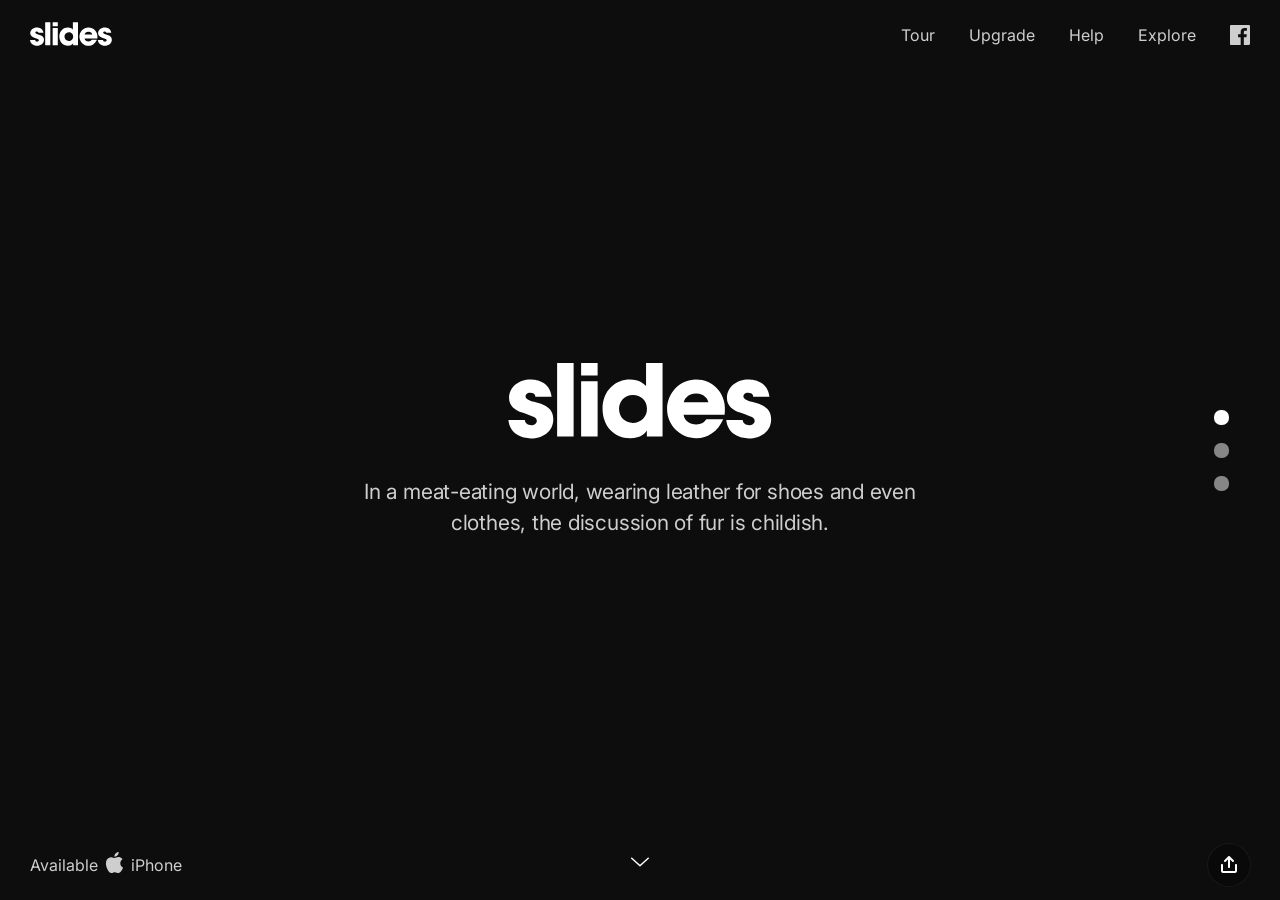
==== commit 6d29c522: "Canviar background i tab space" ====
--- a/index.html
+++ b/index.html
@@ -1,5 +1,6 @@
 <!doctype html>
 <html>
+
 <head>
     <meta charset="UTF-8">
     <meta name="viewport" content="width=device-width, height=device-height, initial-scale=1.0">
@@ -12,241 +13,393 @@
     <!-- Compressed Styles -->
     <link href="css/slides.min.css?521351" rel="stylesheet" type="text/css">
 
-    
+
     <!-- Fonts and Material Icons -->
-    <link rel="stylesheet" as="font" href="https://fonts.googleapis.com/css2?family=Inter:wght@100;200;300;400;500;600;700;800;900&family=Material+Icons&display=swap"/>
+    <link rel="stylesheet" as="font"
+        href="https://fonts.googleapis.com/css2?family=Inter:wght@100;200;300;400;500;600;700;800;900&family=Material+Icons&display=swap" />
     <style>
-        .slides { font-family: 'Inter', sans-serif; }
+        .slides {
+            font-family: 'Inter', sans-serif;
+        }
     </style>
-     
+
 </head>
+
 <body class="slides plain animated noPreload">
-<svg id="customSvgLibrary" xmlns="http://www.w3.org/2000/svg" style="display:none" id="customSvgLibrary">
-  
-  <symbol id="logo" viewBox="0 0 106 31"><title>Slides Framework</title><path d="M17.413 14.04c-.56-5.84-5.6-7-8.52-7-4.6 0-8.6 2.92-8.6 7.52 0 3 2.4 4.88 5.28 5.8 4.24 1.64 5.88 1.84 5.88 3.36 0 1.08-1.2 1.72-2.32 1.72-.28 0-2.24 0-2.52-2.04h-6.6c.6 5.84 5.68 7.36 9.04 7.36 4.92 0 9.04-2.88 9.04-7.76 0-4.8-4-5.92-7.76-6.96-1.76-.52-3.4-1.2-3.4-2.2 0-.6.48-1.48 1.88-1.48 1.96 0 2.04 1.2 2.08 1.68h6.52zm2.222 15.96h6.64v-29.6h-6.64v29.6zm9.662-24.56h6.64v-5.04h-6.64v5.04zm0 24.56h6.64v-22.2h-6.64v22.2zm32.782-29.6h-6.64v9.28c-.72-.72-2.6-2.64-6.52-2.64-5.64 0-11 4.28-11 11.8 0 6.68 4.4 11.88 11.12 11.88 4.48 0 6.08-2.2 6.72-3.12v2.4h6.32v-29.6zm-17.52 18.4c0-2.56 1.8-5.56 5.64-5.56 1.56 0 2.96.56 3.96 1.56 1 .96 1.64 2.32 1.64 3.92.08 1.64-.52 3.08-1.56 4.12s-2.52 1.68-4.12 1.68c-3.12 0-5.56-2.28-5.56-5.68v-.04zm42.502 2.4c.52-4.08-.32-7.64-3.12-10.64-2.08-2.2-5-3.52-8.4-3.52-6.76 0-11.64 5.72-11.64 11.92 0 6.6 5.4 11.76 11.76 11.76 2.28 0 4.48-.68 6.32-2 1.88-1.28 3.44-3.2 4.52-5.68h-6.8c-.8 1.16-1.92 2.08-4.04 2.08-2.6 0-4.84-1.56-5.12-3.92h16.52zm-16.44-5.04c.16-1.04 1.52-3.52 4.96-3.52s4.8 2.48 4.96 3.52h-9.92zm34.502-2.12c-.56-5.84-5.6-7-8.52-7-4.6 0-8.6 2.92-8.6 7.52 0 3 2.4 4.88 5.28 5.8 4.24 1.64 5.88 1.84 5.88 3.36 0 1.08-1.2 1.72-2.32 1.72-.28 0-2.24 0-2.52-2.04h-6.6c.6 5.84 5.68 7.36 9.04 7.36 4.92 0 9.04-2.88 9.04-7.76 0-4.8-4-5.92-7.76-6.96-1.76-.52-3.4-1.2-3.4-2.2 0-.6.48-1.48 1.88-1.48 1.96 0 2.04 1.2 2.08 1.68h6.52z"/></symbol>
-  
-  <symbol id="close" viewBox="0 0 30 30"><path d="M15 0c-8.3 0-15 6.7-15 15s6.7 15 15 15 15-6.7 15-15-6.7-15-15-15zm5.7 19.3c.4.4.4 1 0 1.4-.2.2-.4.3-.7.3s-.5-.1-.7-.3l-4.3-4.3-4.3 4.3c-.2.2-.4.3-.7.3s-.5-.1-.7-.3c-.4-.4-.4-1 0-1.4l4.3-4.3-4.3-4.3c-.4-.4-.4-1 0-1.4s1-.4 1.4 0l4.3 4.3 4.3-4.3c.4-.4 1-.4 1.4 0s.4 1 0 1.4l-4.3 4.3 4.3 4.3z"/></symbol>
-
-  <symbol id="arrow-left" viewBox="0 0 29 56"><path d="M28.7.3c.4.4.4 1 0 1.4l-26.3 26.3 26.3 26.3c.4.4.4 1 0 1.4-.4.4-1 .4-1.4 0l-27-27c-.4-.4-.4-1 0-1.4l27-27c.3-.3 1-.4 1.4 0z"/></symbol>
-  
-  <symbol id="arrow-right" viewBox="0 0 29 56"><path d="M.3 55.7c-.4-.4-.4-1 0-1.4l26.3-26.3-26.3-26.3c-.4-.4-.4-1 0-1.4.4-.4 1-.4 1.4 0l27 27c.4.4.4 1 0 1.4l-27 27c-.3.3-1 .4-1.4 0z"/></symbol>
-
-  <symbol id="back" viewBox="0 0 20 20"><path d="M2.3 10.7l5 5c.4.4 1 .4 1.4 0s.4-1 0-1.4l-3.3-3.3h11.6c.6 0 1-.4 1-1s-.4-1-1-1h-11.6l3.3-3.3c.4-.4.4-1 0-1.4-.2-.2-.4-.3-.7-.3s-.5.1-.7.3l-5 5c-.2.2-.3.5-.3.7 0 .2.1.5.3.7z"/></symbol>
-  
-  <symbol id="menu" viewBox="0 0 18 18"><path d="M16 5h-14c-.6 0-1-.4-1-1 0-.5.4-1 1-1h14c.5 0 1 .4 1 1s-.4 1-1 1zm-14 5h14c.5 0 1-.4 1-1 0-.5-.4-1-1-1h-14c-.6 0-1 .4-1 1s.4 1 1 1zm14 3h-14c-.5 0-1 .4-1 1 0 .5.4 1 1 1h14c.5 0 1-.4 1-1s-.4-1-1-1z"/></symbol>
-  
-  <symbol id="share" viewBox="0 0 18 18"><path d="M16 8c-.6 0-1 .4-1 1v6h-12v-6c0-.6-.4-1-1-1s-1 .4-1 1v6c0 1.1.9 2 2 2h12c1.1 0 2-.9 2-2v-6c0-.6-.4-1-1-1zm-2.3-2.3c.4-.4.4-1 0-1.4l-4-4c-.4-.4-1-.4-1.4 0l-4 4c-.4.4-.4 1 0 1.4s1 .4 1.4 0l2.3-2.3v7.6c0 .6.4 1 1 1s1-.4 1-1v-7.6l2.3 2.3c.4.4 1 .4 1.4 0z"/></symbol>
-
-  <symbol id="arrow-down" viewBox="0 0 24 24"><path d="M12 18c-.2 0-.5-.1-.7-.3l-11-10c-.4-.4-.4-1-.1-1.4.4-.4 1-.4 1.4-.1l10.4 9.4 10.3-9.4c.4-.4 1-.3 1.4.1.4.4.3 1-.1 1.4l-11 10c-.1.2-.4.3-.6.3z"/></symbol>
-  
-  <symbol id="arrow-up" viewBox="0 0 24 24"><path d="M11.9 5.9c.2 0 .5.1.7.3l11 10c.4.4.4 1 .1 1.4-.4.4-1 .4-1.4.1l-10.4-9.4-10.3 9.4c-.4.4-1 .3-1.4-.1-.4-.4-.3-1 .1-1.4l11-10c.1-.2.4-.3.6-.3z"/></symbol>
-  
-  <symbol id="arrow-top" viewBox="0 0 18 18"><path d="M15.7 7.3l-6-6c-.4-.4-1-.4-1.4 0l-6 6c-.4.4-.4 1 0 1.4.4.4 1 .4 1.4 0l4.3-4.3v11.6c0 .6.4 1 1 1s1-.4 1-1v-11.6l4.3 4.3c.2.2.4.3.7.3s.5-.1.7-.3c.4-.4.4-1 0-1.4z"/></symbol>
-  
-  <symbol id="play" viewBox="0 0 30 30"><path d="M7 30v-30l22 15z"/></symbol>
-  
-  <symbol id="chat" viewBox="0 0 18 18"><path d="M5,17c-0.2,0-0.3,0-0.4-0.1C4.2,16.7,4,16.4,4,16v-2H2c-1.1,0-2-0.9-2-2V3c0-1.1,0.9-2,2-2h14c1.1,0,2,0.9,2,2v9 c0,1.1-0.9,2-2,2H9.3l-3.7,2.8C5.4,16.9,5.2,17,5,17z M2,12h3.5C5.8,12,6,12.2,6,12.5V14l2.4-1.8C8.6,12.1,8.8,12,9,12h7V3H2V12z M13,7H5C4.4,7,4,6.6,4,6s0.4-1,1-1h8c0.6,0,1,0.4,1,1S13.6,7,13,7z M13,10H5c-0.6,0-1-0.4-1-1s0.4-1,1-1h8c0.6,0,1,0.4,1,1 S13.6,10,13,10z"/></symbol>
-
-  <symbol id="mail" viewBox="0 0 18 18"><path d="M16 2h-14c-1.1 0-2 .9-2 2v10c0 1.1.9 2 2 2h14c1.1 0 2-.9 2-2v-10c0-1.1-.9-2-2-2zm0 2v.5l-7 4.3-7-4.4v-.4h14zm-14 10v-7.2l6.5 4c.1.1.3.2.5.2s.4-.1.5-.2l6.5-4v7.2h-14z"/></symbol>
-
-  <symbol id="sound-on" viewBox="0 0 18 18"><path d="M8.5,0.1C8.1-0.1,7.7,0,7.4,0.2L3.7,3H2C0.9,3,0,3.9,0,5v6c0,1.1,0.9,2,2,2h1.7l3.7,2.8C7.6,15.9,7.8,16,8,16 c0.2,0,0.3,0,0.4-0.1C8.8,15.7,9,15.4,9,15V1C9,0.6,8.8,0.3,8.5,0.1z M7,13l-2.4-1.8C4.4,11.1,4.2,11,4,11l-2,0l0-6h2 c0.2,0,0.4-0.1,0.6-0.2L7,3V13z M11.7,9.9l0.7,1.9C13.9,11.2,15,9.7,15,8c0-1.7-1.1-3.2-2.7-3.8l-0.7,1.9C12.5,6.4,13,7.2,13,8C13,8.9,12.5,9.6,11.7,9.9z M12.2,1.1l-0.3,2C14.3,3.5,16,5.6,16,8s-1.8,4.5-4.2,4.9l0.3,2C15.6,14.3,18,11.4,18,8C18,4.6,15.6,1.7,12.2,1.1z"/></symbol>
-  
-  <symbol id="sound-off" viewBox="0 0 18 18"><path d="M15.9,8l1.8-1.8c0.4-0.4,0.4-1,0-1.4s-1-0.4-1.4,0l-1.8,1.8l-1.8-1.8c-0.4-0.4-1-0.4-1.4,0s-0.4,1,0,1.4L13.1,8l-1.8,1.8 c-0.4,0.4-0.4,1,0,1.4c0.2,0.2,0.5,0.3,0.7,0.3s0.5-0.1,0.7-0.3l1.8-1.8l1.8,1.8c0.2,0.2,0.5,0.3,0.7,0.3s0.5-0.1,0.7-0.3 c0.4-0.4,0.4-1,0-1.4L15.9,8z M8.5,0.1C8.1-0.1,7.7,0,7.4,0.2L3.7,3H2C0.9,3,0,3.9,0,5v6c0,1.1,0.9,2,2,2h1.7l3.7,2.8C7.6,15.9,7.8,16,8,16 c0.2,0,0.3,0,0.4-0.1C8.8,15.7,9,15.4,9,15V1C9,0.6,8.8,0.3,8.5,0.1z M7,13l-2.4-1.8C4.4,11.1,4.2,11,4,11l-2,0l0-6h2 c0.2,0,0.4-0.1,0.6-0.2L7,3V13z"/></symbol>
-  
-  <!-- social -->
-  <symbol id="apple" viewBox="-1 1 24 24"><path d="M17.6 13.8c0-3 2.5-4.5 2.6-4.6-1.4-2.1-3.6-2.3-4.4-2.4-1.9-.2-3.6 1.1-4.6 1.1-.9 0-2.4-1.1-4-1-2 0-3.9 1.2-5 3-2.1 3.7-.5 9.1 1.5 12.1 1 1.5 2.2 3.1 3.8 3 1.5-.1 2.1-1 3.9-1s2.4 1 4 1 2.7-1.5 3.7-2.9c1.2-1.7 1.6-3.3 1.7-3.4-.1-.1-3.2-1.3-3.2-4.9zm-3.1-9c.8-1 1.4-2.4 1.2-3.8-1.2 0-2.7.8-3.5 1.8-.8.9-1.5 2.3-1.3 3.7 1.4.1 2.8-.7 3.6-1.7z"/></symbol>
-
-  <symbol id="dribbble" viewBox="0 0 24 24"><path d="M12 0c-6.7 0-12 5.3-12 12s5.3 12 12 12 12-5.3 12-12-5.3-12-12-12zm7.9 5.7c1.3 1.7 2.1 3.9 2.3 6.1-.4-.1-2.4-.4-4.7-.4-.8 0-1.5 0-2.3.1 0-.1-.1-.3-.3-.5l-.7-1.5c3.7-1.4 5.3-3.4 5.7-3.8zm-7.9-3.8c2.5 0 4.9.9 6.7 2.5-.3.4-1.9 2.3-5.2 3.6-1.6-2.9-3.3-5.3-3.7-5.9.6-.1 1.4-.2 2.2-.2zm-4.4 1c.4.6 2.1 3 3.7 5.8-4.4 1.2-8.2 1.2-9.2 1.2h-.1c.8-3.1 2.9-5.6 5.6-7zm-5.7 9.1v-.3h.3c1.2 0 5.6-.1 10.1-1.5l.8 1.6c-.1 0-.3 0-.4.1-5.1 1.6-7.9 6-8.3 6.7-1.6-1.7-2.5-4.1-2.5-6.6zm10.1 10.1c-2.3 0-4.4-.8-6.1-2.1.3-.5 2.4-4.4 7.9-6.3 1.3 3.6 2 6.7 2.1 7.6-1.2.6-2.6.8-3.9.8zm5.7-1.8c-.1-.8-.7-3.6-2-7.1.7-.1 1.3-.1 2-.1 2.1 0 3.7.4 4.1.5-.3 2.8-1.8 5.2-4.1 6.7z"/></symbol>
-
-  <symbol id="facebook" viewBox="0 0 24 24"><path d="M24 1.3v21.3c0 .7-.6 1.3-1.3 1.3h-6.1v-9.3h3.1l.5-3.6h-3.6v-2.2c0-1.1.3-1.8 1.8-1.8h1.9v-3.2c-.3 0-1.5-.1-2.8-.1-2.8 0-4.7 1.7-4.7 4.8v2.7h-3.1v3.6h3.1v9.2h-11.5c-.7 0-1.3-.6-1.3-1.3v-21.4c0-.7.6-1.3 1.3-1.3h21.3c.8 0 1.4.6 1.4 1.3z"/></symbol>
-
-  <symbol id="facebook2" viewBox="0 0 512 512"><path d="M288 176v-64c0-17.664 14.336-32 32-32h32v-80h-64c-53.024 0-96 42.976-96 96v80h-64v80h64v256h96v-256h64l32-80h-96z"/></symbol>
-   
-  <symbol id="fb-like" viewBox="0 0 20 20"><path d="M0 8v12h5v-12h-5zm2.5 10.8c-.4 0-.8-.3-.8-.8 0-.4.3-.8.8-.8s.8.3.8.8c0 .4-.4.8-.8.8zm3.5-.8h9.5c1.1 0 1.7-1 1.7-1.7 0-.3-.4-1-.4-1 1.4-.3 1.7-1.2 1.7-1.7-.1-.5-.3-.9-.5-1 1-.4 1.5-1.1 1.4-1.9-.1-.8-1-1.5-1-1.5 1-.6.9-1.5.9-1.5-.3-1.3-1.5-1.7-1.7-1.7h-5.6s.3-.5.3-2.4-1.3-3.6-2.6-3.6c0 0-.7.1-1 .3v3.5l-2.7 4.4v9.8z"/></symbol>
-  
-  <symbol id="googlePlus" viewBox="0 1 24 24"><path d="M7.8 13.5h4.6c-.6 2-2.5 3.4-4.6 3.4-2.7 0-4.9-2.2-4.9-4.9s2.2-4.9 4.9-4.9c1.1 0 2.1.3 3 1l1.8-2.4c-1.4-1.1-3-1.6-4.8-1.6-4.3 0-7.9 3.5-7.9 7.9s3.5 7.9 7.9 7.9 7.9-3.5 7.9-7.9v-1.5h-7.9v3zM21.7 11v-2.2h-2v2.2h-2.2v2h2.2v2.2h2v-2.2h2.2v-2z"/></symbol>
-  
-  <symbol id="instagram" viewBox="0 0 20 20"><circle cx="10" cy="10" r="3.3"/><path d="M13,0H7C2.2,0,0,2.2,0,7v6c0,4.8,2.1,7,7,7h6c4.8,0,7-2.2,7-7V7C20,2.2,17.9,0,13,0z M10,15.1c-2.8,0-5.1-2.3-5.1-5.1 S7.2,4.9,10,4.9s5.1,2.3,5.1,5.1S12.8,15.1,10,15.1z M15.3,5.9c-0.7,0-1.2-0.5-1.2-1.2c0-0.7,0.5-1.2,1.2-1.2s1.2,0.5,1.2,1.2 C16.5,5.3,16,5.9,15.3,5.9z"/></symbol>
-
-  <symbol id="behance" viewBox="0 0 511.958 511.958"><path d="M210.624 240.619c10.624-5.344 18.656-11.296 24.16-17.728 9.792-11.584 14.624-26.944 14.624-45.984 0-18.528-4.832-34.368-14.496-47.648-16.128-21.632-43.424-32.704-82.016-33.28h-152.896v312.096h142.56c16.064 0 30.944-1.376 44.704-4.192 13.76-2.848 25.664-8.064 35.744-15.68 8.96-6.624 16.448-14.848 22.4-24.544 9.408-14.656 14.112-31.264 14.112-49.76 0-17.92-4.128-33.184-12.32-45.728-8.288-12.544-20.448-21.728-36.576-27.552zm-147.552-90.432h68.864c15.136 0 27.616 1.632 37.408 4.864 11.328 4.704 16.992 14.272 16.992 28.864 0 13.088-4.32 22.24-12.864 27.392-8.608 5.152-19.776 7.744-33.472 7.744h-76.928v-68.864zm108.896 198.24c-7.616 3.68-18.336 5.504-32.064 5.504h-76.832v-83.232h77.888c13.568.096 24.128 1.888 31.68 5.248 13.44 6.08 20.128 17.216 20.128 33.504 0 19.2-6.912 32.128-20.8 38.976zM327.168 110.539h135.584v38.848h-135.584zM509.856 263.851c-2.816-18.08-9.024-33.984-18.688-47.712-10.592-15.552-24.032-26.944-40.384-34.144-16.288-7.232-34.624-10.848-55.04-10.816-34.272 0-62.112 10.72-83.648 32-21.472 21.344-32.224 52.032-32.224 92.032 0 42.656 11.872 73.472 35.744 92.384 23.776 18.944 51.232 28.384 82.4 28.384 37.728 0 67.072-11.232 88.032-33.632 13.408-14.144 20.992-28.064 22.656-41.728h-62.464c-3.616 6.752-7.808 12.032-12.608 15.872-8.704 7.04-20.032 10.56-33.92 10.56-13.216 0-24.416-2.912-33.76-8.704-15.424-9.28-23.488-25.536-24.512-48.672h170.464c.256-19.936-.384-35.264-2.048-45.824zm-166.88 5.984c2.24-15.008 7.68-26.912 16.32-35.712 8.64-8.768 20.864-13.184 36.512-13.216 14.432 0 26.496 4.128 36.32 12.416 9.696 8.352 15.168 20.48 16.288 36.512h-105.44z"/></symbol>
-  
-  <symbol id="linkedin" viewBox="0 0 24 24"><path d="M5.9 21.9h-4.7v-14.2h4.7v14.2zm-2.3-16.1c-1.6 0-2.6-1.1-2.6-2.5s1-2.5 2.7-2.5c1.6 0 2.6 1 2.6 2.5-.1 1.4-1.2 2.5-2.7 2.5zm19.2 16.1h-4.7v-7.6c0-2-.7-3.3-2.3-3.3-1.3 0-2.1.9-2.5 1.7-.1.3-.1.8-.1 1.2v7.9h-4.7v-14.1h4.7v2c.7-.9 1.7-2.3 4.3-2.3 3.1 0 5.5 2.1 5.5 6.4v8.2h-.2z"/></symbol>
-
-  <symbol id="medium" viewBox="0 0 130.8 104"><path d="M15.5 21.2c.2-1.6-.5-3.2-1.7-4.3l-12.1-14.7v-2.2h38l29.3 64.4 25.8-64.4h36.2v2.2l-10.5 10c-.9.7-1.3 1.8-1.2 2.9v73.7c0 1.1.3 2.2 1.2 2.9l10.2 10v2.2h-51.3v-2.2l10.6-10.2c1-1 1-1.3 1-2.9v-59.6l-29.4 74.7h-4l-34.2-74.7v50.3c0 2.2.4 4.2 1.9 5.7l13.7 16.8v2.2h-39v-2.2l13.8-16.7c1.5-1.5 1.8-3.3 1.8-5.7l-.1-58.2z"/></symbol>
-  
-  <symbol id="pinterest" viewBox="0 0 24 24"><path d="M5.9 13.9c1.2-2-.4-2.5-.6-4-1-6.1 7.1-10.2 11.4-6 2.9 2.9 1 12-3.7 11-4.6-.9 2.2-8.1-1.4-9.5-3-1.1-4.6 3.6-3.2 5.9-.8 4-2.5 7.7-1.8 12.7 2.3-1.7 3.1-4.8 3.7-8.1 1.2.7 1.8 1.4 3.3 1.5 5.5.4 8.6-5.4 7.8-10.7-.7-4.7-5.5-7.1-10.6-6.6-4.1.4-8.1 3.7-8.3 8.3-.1 2.8.7 4.9 3.4 5.5z"/></symbol>
-  
-  <symbol id="stumbleupon" viewBox="0 0 24 24"><path d="M13.3 9.6l1.6.8 2.5-.8v-1.4c0-3-2.4-5.4-5.4-5.4s-5.4 2.4-5.4 5.4v7.5c0 .7-.6 1.3-1.3 1.3s-1.3-.6-1.3-1.3v-3.2h-4v3.2c0 3 2.4 5.4 5.4 5.4s5.4-2.4 5.4-5.4v-7.5c0-.7.6-1.3 1.3-1.3s1.3.6 1.3 1.3l-.1 1.4zm6.6 2.9v3.2c0 .7-.6 1.3-1.3 1.3s-1.3-.6-1.3-1.3v-3.2l-2.5.8-1.6-.8v3.2c0 3 2.4 5.4 5.4 5.4s5.4-2.4 5.4-5.4v-3.2h-4.1z"/></symbol>
-  
-  <symbol id="twitter" viewBox="0 1 24 23"><path d="M21.5 7.6v.6c0 6.6-5 14.1-14 14.1-2.8 0-5.4-.8-7.6-2.2l1.2.1c2.3 0 4.4-.8 6.1-2.1-2.2 0-4-1.5-4.6-3.4.3.1.6.1.9.1.5 0 .9-.1 1.3-.2-2.1-.6-3.8-2.6-3.8-5 .7.4 1.4.6 2.2.6-1.3-.9-2.2-2.4-2.2-4.1 0-.9.2-1.8.7-2.5 2.4 3 6.1 5 10.2 5.2-.1-.4-.1-.7-.1-1.1 0-2.7 2.2-5 4.9-5 1.4 0 2.7.6 3.6 1.6 1-.3 2.1-.7 3-1.3-.4 1.2-1.1 2.1-2.2 2.7 1-.1 1.9-.4 2.8-.8-.6 1.1-1.4 2-2.4 2.7z"/></symbol>
-  
-  <symbol id="tumblr" viewBox="0 0 23 23"><path d="M12.573 4.94v-4.94h-3.188c-.072.183-.11.4-.11.622-.034.107-.072.184-.072.293-.328 1.829-1.28 3.11-2.892 3.807-.476.218-.914.253-1.39.218v3.987h2.342c.039 5.603.039 8.493.039 8.64v.332c.294 2.449 1.573 3.914 3.843 4.463.914.257 1.901.366 2.892.366 1.279-.036 2.525-.256 3.771-.659v-4.685c-.731.22-1.395.402-1.977.583-1.135.333-2.087.113-2.857-.619-.073-.11-.183-.257-.221-.403-.106-.586-.178-1.206-.178-1.795v-6.222h5.083v-3.988h-5.085z"/></symbol>
-
-  <symbol id="xing" viewBox="0 0 24 24"><path d="M3.647 4.74c-.208 0-.384.073-.472.216-.091.148-.077.338.02.531l2.34 4.051v.02l-3.678 6.49c-.096.191-.091.383 0 .531.088.142.244.236.452.236h3.461c.518 0 .767-.349.944-.669l3.737-6.608-2.38-4.15c-.172-.307-.433-.649-.964-.649h-3.46zm14.542-4.74c-.517 0-.741.326-.927.659l-7.702 13.658 4.918 9.023c.172.307.437.659.967.659h3.457c.208 0 .371-.079.459-.221.092-.148.09-.343-.007-.535l-4.88-8.915v-.023l7.664-13.551c.096-.191.098-.386.007-.534-.088-.142-.252-.221-.46-.221h-3.496z"/></symbol>
-
-  <symbol id="whatsapp" viewBox="0 0 512 512"><path d="M256.064 0h-.128c-141.152 0-255.936 114.816-255.936 256 0 56 18.048 107.904 48.736 150.048l-31.904 95.104 98.4-31.456c40.48 26.816 88.768 42.304 140.832 42.304 141.152 0 255.936-114.848 255.936-256s-114.784-256-255.936-256zm148.96 361.504c-6.176 17.44-30.688 31.904-50.24 36.128-13.376 2.848-30.848 5.12-89.664-19.264-75.232-31.168-123.68-107.616-127.456-112.576-3.616-4.96-30.4-40.48-30.4-77.216s18.656-54.624 26.176-62.304c6.176-6.304 16.384-9.184 26.176-9.184 3.168 0 6.016.16 8.576.288 7.52.32 11.296.768 16.256 12.64 6.176 14.88 21.216 51.616 23.008 55.392 1.824 3.776 3.648 8.896 1.088 13.856-2.4 5.12-4.512 7.392-8.288 11.744-3.776 4.352-7.36 7.68-11.136 12.352-3.456 4.064-7.36 8.416-3.008 15.936 4.352 7.36 19.392 31.904 41.536 51.616 28.576 25.44 51.744 33.568 60.032 37.024 6.176 2.56 13.536 1.952 18.048-2.848 5.728-6.176 12.8-16.416 20-26.496 5.12-7.232 11.584-8.128 18.368-5.568 6.912 2.4 43.488 20.48 51.008 24.224 7.52 3.776 12.48 5.568 14.304 8.736 1.792 3.168 1.792 18.048-4.384 35.52z"/></symbol>
-  
-  <symbol id="youtube" viewBox="0 0 24 24"><path d="M23.6 6.3c-.3-1.2-1.4-2.2-2.6-2.3-3-.3-6-.3-9-.3s-6 0-9 .3c-1.2.1-2.3 1.1-2.6 2.3-.4 1.8-.4 3.8-.4 5.7 0 1.9 0 3.9.4 5.7.3 1.2 1.4 2.2 2.6 2.3 3 .3 6 .3 9 .3s6 0 9-.3c1.3-.1 2.3-1.1 2.6-2.4.4-1.7.4-3.7.4-5.6 0-1.9 0-3.9-.4-5.7zm-14.1 9v-6.6l6.5 3.3-6.5 3.3z"/></symbol>
-
-</svg><!-- Navigation -->
-<nav class="side ">
-  <div class="navigation default">
-    <ul></ul>
-  </div>
-</nav><!-- Panel Top #02 -->
-<nav class="panel top">
-  <div class="sections desktop">
-    <div class="left"><a href="#" title="Slides Framework"><svg style="width:82px;height:24px"><use xmlns:xlink="http://www.w3.org/1999/xlink" xlink:href="#logo"></use></svg></a></div>
-    <div class="right">
-      <ul class="menu trim">
-        <li><a href="#">Tour</a></li>
-        <li><a href="#">Upgrade</a></li>
-        <li><a href="#">Help</a></li>
-        <li><a href="#">Explore</a></li>
-        <li class="cropRight"><a class="trimRight shift-up-2" href="http://facebook.com/designmodo" target="_blank"><svg><use xmlns:xlink="http://www.w3.org/1999/xlink" xlink:href="#facebook"></use></svg></a></li>
-      </ul>
+    <svg id="customSvgLibrary" xmlns="http://www.w3.org/2000/svg" style="display:none" id="customSvgLibrary">
+
+        <symbol id="logo" viewBox="0 0 106 31">
+            <title>Slides Framework</title>
+            <path
+                d="M17.413 14.04c-.56-5.84-5.6-7-8.52-7-4.6 0-8.6 2.92-8.6 7.52 0 3 2.4 4.88 5.28 5.8 4.24 1.64 5.88 1.84 5.88 3.36 0 1.08-1.2 1.72-2.32 1.72-.28 0-2.24 0-2.52-2.04h-6.6c.6 5.84 5.68 7.36 9.04 7.36 4.92 0 9.04-2.88 9.04-7.76 0-4.8-4-5.92-7.76-6.96-1.76-.52-3.4-1.2-3.4-2.2 0-.6.48-1.48 1.88-1.48 1.96 0 2.04 1.2 2.08 1.68h6.52zm2.222 15.96h6.64v-29.6h-6.64v29.6zm9.662-24.56h6.64v-5.04h-6.64v5.04zm0 24.56h6.64v-22.2h-6.64v22.2zm32.782-29.6h-6.64v9.28c-.72-.72-2.6-2.64-6.52-2.64-5.64 0-11 4.28-11 11.8 0 6.68 4.4 11.88 11.12 11.88 4.48 0 6.08-2.2 6.72-3.12v2.4h6.32v-29.6zm-17.52 18.4c0-2.56 1.8-5.56 5.64-5.56 1.56 0 2.96.56 3.96 1.56 1 .96 1.64 2.32 1.64 3.92.08 1.64-.52 3.08-1.56 4.12s-2.52 1.68-4.12 1.68c-3.12 0-5.56-2.28-5.56-5.68v-.04zm42.502 2.4c.52-4.08-.32-7.64-3.12-10.64-2.08-2.2-5-3.52-8.4-3.52-6.76 0-11.64 5.72-11.64 11.92 0 6.6 5.4 11.76 11.76 11.76 2.28 0 4.48-.68 6.32-2 1.88-1.28 3.44-3.2 4.52-5.68h-6.8c-.8 1.16-1.92 2.08-4.04 2.08-2.6 0-4.84-1.56-5.12-3.92h16.52zm-16.44-5.04c.16-1.04 1.52-3.52 4.96-3.52s4.8 2.48 4.96 3.52h-9.92zm34.502-2.12c-.56-5.84-5.6-7-8.52-7-4.6 0-8.6 2.92-8.6 7.52 0 3 2.4 4.88 5.28 5.8 4.24 1.64 5.88 1.84 5.88 3.36 0 1.08-1.2 1.72-2.32 1.72-.28 0-2.24 0-2.52-2.04h-6.6c.6 5.84 5.68 7.36 9.04 7.36 4.92 0 9.04-2.88 9.04-7.76 0-4.8-4-5.92-7.76-6.96-1.76-.52-3.4-1.2-3.4-2.2 0-.6.48-1.48 1.88-1.48 1.96 0 2.04 1.2 2.08 1.68h6.52z" />
+        </symbol>
+
+        <symbol id="close" viewBox="0 0 30 30">
+            <path
+                d="M15 0c-8.3 0-15 6.7-15 15s6.7 15 15 15 15-6.7 15-15-6.7-15-15-15zm5.7 19.3c.4.4.4 1 0 1.4-.2.2-.4.3-.7.3s-.5-.1-.7-.3l-4.3-4.3-4.3 4.3c-.2.2-.4.3-.7.3s-.5-.1-.7-.3c-.4-.4-.4-1 0-1.4l4.3-4.3-4.3-4.3c-.4-.4-.4-1 0-1.4s1-.4 1.4 0l4.3 4.3 4.3-4.3c.4-.4 1-.4 1.4 0s.4 1 0 1.4l-4.3 4.3 4.3 4.3z" />
+        </symbol>
+
+        <symbol id="arrow-left" viewBox="0 0 29 56">
+            <path
+                d="M28.7.3c.4.4.4 1 0 1.4l-26.3 26.3 26.3 26.3c.4.4.4 1 0 1.4-.4.4-1 .4-1.4 0l-27-27c-.4-.4-.4-1 0-1.4l27-27c.3-.3 1-.4 1.4 0z" />
+        </symbol>
+
+        <symbol id="arrow-right" viewBox="0 0 29 56">
+            <path
+                d="M.3 55.7c-.4-.4-.4-1 0-1.4l26.3-26.3-26.3-26.3c-.4-.4-.4-1 0-1.4.4-.4 1-.4 1.4 0l27 27c.4.4.4 1 0 1.4l-27 27c-.3.3-1 .4-1.4 0z" />
+        </symbol>
+
+        <symbol id="back" viewBox="0 0 20 20">
+            <path
+                d="M2.3 10.7l5 5c.4.4 1 .4 1.4 0s.4-1 0-1.4l-3.3-3.3h11.6c.6 0 1-.4 1-1s-.4-1-1-1h-11.6l3.3-3.3c.4-.4.4-1 0-1.4-.2-.2-.4-.3-.7-.3s-.5.1-.7.3l-5 5c-.2.2-.3.5-.3.7 0 .2.1.5.3.7z" />
+        </symbol>
+
+        <symbol id="menu" viewBox="0 0 18 18">
+            <path
+                d="M16 5h-14c-.6 0-1-.4-1-1 0-.5.4-1 1-1h14c.5 0 1 .4 1 1s-.4 1-1 1zm-14 5h14c.5 0 1-.4 1-1 0-.5-.4-1-1-1h-14c-.6 0-1 .4-1 1s.4 1 1 1zm14 3h-14c-.5 0-1 .4-1 1 0 .5.4 1 1 1h14c.5 0 1-.4 1-1s-.4-1-1-1z" />
+        </symbol>
+
+        <symbol id="share" viewBox="0 0 18 18">
+            <path
+                d="M16 8c-.6 0-1 .4-1 1v6h-12v-6c0-.6-.4-1-1-1s-1 .4-1 1v6c0 1.1.9 2 2 2h12c1.1 0 2-.9 2-2v-6c0-.6-.4-1-1-1zm-2.3-2.3c.4-.4.4-1 0-1.4l-4-4c-.4-.4-1-.4-1.4 0l-4 4c-.4.4-.4 1 0 1.4s1 .4 1.4 0l2.3-2.3v7.6c0 .6.4 1 1 1s1-.4 1-1v-7.6l2.3 2.3c.4.4 1 .4 1.4 0z" />
+        </symbol>
+
+        <symbol id="arrow-down" viewBox="0 0 24 24">
+            <path
+                d="M12 18c-.2 0-.5-.1-.7-.3l-11-10c-.4-.4-.4-1-.1-1.4.4-.4 1-.4 1.4-.1l10.4 9.4 10.3-9.4c.4-.4 1-.3 1.4.1.4.4.3 1-.1 1.4l-11 10c-.1.2-.4.3-.6.3z" />
+        </symbol>
+
+        <symbol id="arrow-up" viewBox="0 0 24 24">
+            <path
+                d="M11.9 5.9c.2 0 .5.1.7.3l11 10c.4.4.4 1 .1 1.4-.4.4-1 .4-1.4.1l-10.4-9.4-10.3 9.4c-.4.4-1 .3-1.4-.1-.4-.4-.3-1 .1-1.4l11-10c.1-.2.4-.3.6-.3z" />
+        </symbol>
+
+        <symbol id="arrow-top" viewBox="0 0 18 18">
+            <path
+                d="M15.7 7.3l-6-6c-.4-.4-1-.4-1.4 0l-6 6c-.4.4-.4 1 0 1.4.4.4 1 .4 1.4 0l4.3-4.3v11.6c0 .6.4 1 1 1s1-.4 1-1v-11.6l4.3 4.3c.2.2.4.3.7.3s.5-.1.7-.3c.4-.4.4-1 0-1.4z" />
+        </symbol>
+
+        <symbol id="play" viewBox="0 0 30 30">
+            <path d="M7 30v-30l22 15z" />
+        </symbol>
+
+        <symbol id="chat" viewBox="0 0 18 18">
+            <path
+                d="M5,17c-0.2,0-0.3,0-0.4-0.1C4.2,16.7,4,16.4,4,16v-2H2c-1.1,0-2-0.9-2-2V3c0-1.1,0.9-2,2-2h14c1.1,0,2,0.9,2,2v9 c0,1.1-0.9,2-2,2H9.3l-3.7,2.8C5.4,16.9,5.2,17,5,17z M2,12h3.5C5.8,12,6,12.2,6,12.5V14l2.4-1.8C8.6,12.1,8.8,12,9,12h7V3H2V12z M13,7H5C4.4,7,4,6.6,4,6s0.4-1,1-1h8c0.6,0,1,0.4,1,1S13.6,7,13,7z M13,10H5c-0.6,0-1-0.4-1-1s0.4-1,1-1h8c0.6,0,1,0.4,1,1 S13.6,10,13,10z" />
+        </symbol>
+
+        <symbol id="mail" viewBox="0 0 18 18">
+            <path
+                d="M16 2h-14c-1.1 0-2 .9-2 2v10c0 1.1.9 2 2 2h14c1.1 0 2-.9 2-2v-10c0-1.1-.9-2-2-2zm0 2v.5l-7 4.3-7-4.4v-.4h14zm-14 10v-7.2l6.5 4c.1.1.3.2.5.2s.4-.1.5-.2l6.5-4v7.2h-14z" />
+        </symbol>
+
+        <symbol id="sound-on" viewBox="0 0 18 18">
+            <path
+                d="M8.5,0.1C8.1-0.1,7.7,0,7.4,0.2L3.7,3H2C0.9,3,0,3.9,0,5v6c0,1.1,0.9,2,2,2h1.7l3.7,2.8C7.6,15.9,7.8,16,8,16 c0.2,0,0.3,0,0.4-0.1C8.8,15.7,9,15.4,9,15V1C9,0.6,8.8,0.3,8.5,0.1z M7,13l-2.4-1.8C4.4,11.1,4.2,11,4,11l-2,0l0-6h2 c0.2,0,0.4-0.1,0.6-0.2L7,3V13z M11.7,9.9l0.7,1.9C13.9,11.2,15,9.7,15,8c0-1.7-1.1-3.2-2.7-3.8l-0.7,1.9C12.5,6.4,13,7.2,13,8C13,8.9,12.5,9.6,11.7,9.9z M12.2,1.1l-0.3,2C14.3,3.5,16,5.6,16,8s-1.8,4.5-4.2,4.9l0.3,2C15.6,14.3,18,11.4,18,8C18,4.6,15.6,1.7,12.2,1.1z" />
+        </symbol>
+
+        <symbol id="sound-off" viewBox="0 0 18 18">
+            <path
+                d="M15.9,8l1.8-1.8c0.4-0.4,0.4-1,0-1.4s-1-0.4-1.4,0l-1.8,1.8l-1.8-1.8c-0.4-0.4-1-0.4-1.4,0s-0.4,1,0,1.4L13.1,8l-1.8,1.8 c-0.4,0.4-0.4,1,0,1.4c0.2,0.2,0.5,0.3,0.7,0.3s0.5-0.1,0.7-0.3l1.8-1.8l1.8,1.8c0.2,0.2,0.5,0.3,0.7,0.3s0.5-0.1,0.7-0.3 c0.4-0.4,0.4-1,0-1.4L15.9,8z M8.5,0.1C8.1-0.1,7.7,0,7.4,0.2L3.7,3H2C0.9,3,0,3.9,0,5v6c0,1.1,0.9,2,2,2h1.7l3.7,2.8C7.6,15.9,7.8,16,8,16 c0.2,0,0.3,0,0.4-0.1C8.8,15.7,9,15.4,9,15V1C9,0.6,8.8,0.3,8.5,0.1z M7,13l-2.4-1.8C4.4,11.1,4.2,11,4,11l-2,0l0-6h2 c0.2,0,0.4-0.1,0.6-0.2L7,3V13z" />
+        </symbol>
+
+        <!-- social -->
+        <symbol id="apple" viewBox="-1 1 24 24">
+            <path
+                d="M17.6 13.8c0-3 2.5-4.5 2.6-4.6-1.4-2.1-3.6-2.3-4.4-2.4-1.9-.2-3.6 1.1-4.6 1.1-.9 0-2.4-1.1-4-1-2 0-3.9 1.2-5 3-2.1 3.7-.5 9.1 1.5 12.1 1 1.5 2.2 3.1 3.8 3 1.5-.1 2.1-1 3.9-1s2.4 1 4 1 2.7-1.5 3.7-2.9c1.2-1.7 1.6-3.3 1.7-3.4-.1-.1-3.2-1.3-3.2-4.9zm-3.1-9c.8-1 1.4-2.4 1.2-3.8-1.2 0-2.7.8-3.5 1.8-.8.9-1.5 2.3-1.3 3.7 1.4.1 2.8-.7 3.6-1.7z" />
+        </symbol>
+
+        <symbol id="dribbble" viewBox="0 0 24 24">
+            <path
+                d="M12 0c-6.7 0-12 5.3-12 12s5.3 12 12 12 12-5.3 12-12-5.3-12-12-12zm7.9 5.7c1.3 1.7 2.1 3.9 2.3 6.1-.4-.1-2.4-.4-4.7-.4-.8 0-1.5 0-2.3.1 0-.1-.1-.3-.3-.5l-.7-1.5c3.7-1.4 5.3-3.4 5.7-3.8zm-7.9-3.8c2.5 0 4.9.9 6.7 2.5-.3.4-1.9 2.3-5.2 3.6-1.6-2.9-3.3-5.3-3.7-5.9.6-.1 1.4-.2 2.2-.2zm-4.4 1c.4.6 2.1 3 3.7 5.8-4.4 1.2-8.2 1.2-9.2 1.2h-.1c.8-3.1 2.9-5.6 5.6-7zm-5.7 9.1v-.3h.3c1.2 0 5.6-.1 10.1-1.5l.8 1.6c-.1 0-.3 0-.4.1-5.1 1.6-7.9 6-8.3 6.7-1.6-1.7-2.5-4.1-2.5-6.6zm10.1 10.1c-2.3 0-4.4-.8-6.1-2.1.3-.5 2.4-4.4 7.9-6.3 1.3 3.6 2 6.7 2.1 7.6-1.2.6-2.6.8-3.9.8zm5.7-1.8c-.1-.8-.7-3.6-2-7.1.7-.1 1.3-.1 2-.1 2.1 0 3.7.4 4.1.5-.3 2.8-1.8 5.2-4.1 6.7z" />
+        </symbol>
+
+        <symbol id="facebook" viewBox="0 0 24 24">
+            <path
+                d="M24 1.3v21.3c0 .7-.6 1.3-1.3 1.3h-6.1v-9.3h3.1l.5-3.6h-3.6v-2.2c0-1.1.3-1.8 1.8-1.8h1.9v-3.2c-.3 0-1.5-.1-2.8-.1-2.8 0-4.7 1.7-4.7 4.8v2.7h-3.1v3.6h3.1v9.2h-11.5c-.7 0-1.3-.6-1.3-1.3v-21.4c0-.7.6-1.3 1.3-1.3h21.3c.8 0 1.4.6 1.4 1.3z" />
+        </symbol>
+
+        <symbol id="facebook2" viewBox="0 0 512 512">
+            <path
+                d="M288 176v-64c0-17.664 14.336-32 32-32h32v-80h-64c-53.024 0-96 42.976-96 96v80h-64v80h64v256h96v-256h64l32-80h-96z" />
+        </symbol>
+
+        <symbol id="fb-like" viewBox="0 0 20 20">
+            <path
+                d="M0 8v12h5v-12h-5zm2.5 10.8c-.4 0-.8-.3-.8-.8 0-.4.3-.8.8-.8s.8.3.8.8c0 .4-.4.8-.8.8zm3.5-.8h9.5c1.1 0 1.7-1 1.7-1.7 0-.3-.4-1-.4-1 1.4-.3 1.7-1.2 1.7-1.7-.1-.5-.3-.9-.5-1 1-.4 1.5-1.1 1.4-1.9-.1-.8-1-1.5-1-1.5 1-.6.9-1.5.9-1.5-.3-1.3-1.5-1.7-1.7-1.7h-5.6s.3-.5.3-2.4-1.3-3.6-2.6-3.6c0 0-.7.1-1 .3v3.5l-2.7 4.4v9.8z" />
+        </symbol>
+
+        <symbol id="googlePlus" viewBox="0 1 24 24">
+            <path
+                d="M7.8 13.5h4.6c-.6 2-2.5 3.4-4.6 3.4-2.7 0-4.9-2.2-4.9-4.9s2.2-4.9 4.9-4.9c1.1 0 2.1.3 3 1l1.8-2.4c-1.4-1.1-3-1.6-4.8-1.6-4.3 0-7.9 3.5-7.9 7.9s3.5 7.9 7.9 7.9 7.9-3.5 7.9-7.9v-1.5h-7.9v3zM21.7 11v-2.2h-2v2.2h-2.2v2h2.2v2.2h2v-2.2h2.2v-2z" />
+        </symbol>
+
+        <symbol id="instagram" viewBox="0 0 20 20">
+            <circle cx="10" cy="10" r="3.3" />
+            <path
+                d="M13,0H7C2.2,0,0,2.2,0,7v6c0,4.8,2.1,7,7,7h6c4.8,0,7-2.2,7-7V7C20,2.2,17.9,0,13,0z M10,15.1c-2.8,0-5.1-2.3-5.1-5.1 S7.2,4.9,10,4.9s5.1,2.3,5.1,5.1S12.8,15.1,10,15.1z M15.3,5.9c-0.7,0-1.2-0.5-1.2-1.2c0-0.7,0.5-1.2,1.2-1.2s1.2,0.5,1.2,1.2 C16.5,5.3,16,5.9,15.3,5.9z" />
+        </symbol>
+
+        <symbol id="behance" viewBox="0 0 511.958 511.958">
+            <path
+                d="M210.624 240.619c10.624-5.344 18.656-11.296 24.16-17.728 9.792-11.584 14.624-26.944 14.624-45.984 0-18.528-4.832-34.368-14.496-47.648-16.128-21.632-43.424-32.704-82.016-33.28h-152.896v312.096h142.56c16.064 0 30.944-1.376 44.704-4.192 13.76-2.848 25.664-8.064 35.744-15.68 8.96-6.624 16.448-14.848 22.4-24.544 9.408-14.656 14.112-31.264 14.112-49.76 0-17.92-4.128-33.184-12.32-45.728-8.288-12.544-20.448-21.728-36.576-27.552zm-147.552-90.432h68.864c15.136 0 27.616 1.632 37.408 4.864 11.328 4.704 16.992 14.272 16.992 28.864 0 13.088-4.32 22.24-12.864 27.392-8.608 5.152-19.776 7.744-33.472 7.744h-76.928v-68.864zm108.896 198.24c-7.616 3.68-18.336 5.504-32.064 5.504h-76.832v-83.232h77.888c13.568.096 24.128 1.888 31.68 5.248 13.44 6.08 20.128 17.216 20.128 33.504 0 19.2-6.912 32.128-20.8 38.976zM327.168 110.539h135.584v38.848h-135.584zM509.856 263.851c-2.816-18.08-9.024-33.984-18.688-47.712-10.592-15.552-24.032-26.944-40.384-34.144-16.288-7.232-34.624-10.848-55.04-10.816-34.272 0-62.112 10.72-83.648 32-21.472 21.344-32.224 52.032-32.224 92.032 0 42.656 11.872 73.472 35.744 92.384 23.776 18.944 51.232 28.384 82.4 28.384 37.728 0 67.072-11.232 88.032-33.632 13.408-14.144 20.992-28.064 22.656-41.728h-62.464c-3.616 6.752-7.808 12.032-12.608 15.872-8.704 7.04-20.032 10.56-33.92 10.56-13.216 0-24.416-2.912-33.76-8.704-15.424-9.28-23.488-25.536-24.512-48.672h170.464c.256-19.936-.384-35.264-2.048-45.824zm-166.88 5.984c2.24-15.008 7.68-26.912 16.32-35.712 8.64-8.768 20.864-13.184 36.512-13.216 14.432 0 26.496 4.128 36.32 12.416 9.696 8.352 15.168 20.48 16.288 36.512h-105.44z" />
+        </symbol>
+
+        <symbol id="linkedin" viewBox="0 0 24 24">
+            <path
+                d="M5.9 21.9h-4.7v-14.2h4.7v14.2zm-2.3-16.1c-1.6 0-2.6-1.1-2.6-2.5s1-2.5 2.7-2.5c1.6 0 2.6 1 2.6 2.5-.1 1.4-1.2 2.5-2.7 2.5zm19.2 16.1h-4.7v-7.6c0-2-.7-3.3-2.3-3.3-1.3 0-2.1.9-2.5 1.7-.1.3-.1.8-.1 1.2v7.9h-4.7v-14.1h4.7v2c.7-.9 1.7-2.3 4.3-2.3 3.1 0 5.5 2.1 5.5 6.4v8.2h-.2z" />
+        </symbol>
+
+        <symbol id="medium" viewBox="0 0 130.8 104">
+            <path
+                d="M15.5 21.2c.2-1.6-.5-3.2-1.7-4.3l-12.1-14.7v-2.2h38l29.3 64.4 25.8-64.4h36.2v2.2l-10.5 10c-.9.7-1.3 1.8-1.2 2.9v73.7c0 1.1.3 2.2 1.2 2.9l10.2 10v2.2h-51.3v-2.2l10.6-10.2c1-1 1-1.3 1-2.9v-59.6l-29.4 74.7h-4l-34.2-74.7v50.3c0 2.2.4 4.2 1.9 5.7l13.7 16.8v2.2h-39v-2.2l13.8-16.7c1.5-1.5 1.8-3.3 1.8-5.7l-.1-58.2z" />
+        </symbol>
+
+        <symbol id="pinterest" viewBox="0 0 24 24">
+            <path
+                d="M5.9 13.9c1.2-2-.4-2.5-.6-4-1-6.1 7.1-10.2 11.4-6 2.9 2.9 1 12-3.7 11-4.6-.9 2.2-8.1-1.4-9.5-3-1.1-4.6 3.6-3.2 5.9-.8 4-2.5 7.7-1.8 12.7 2.3-1.7 3.1-4.8 3.7-8.1 1.2.7 1.8 1.4 3.3 1.5 5.5.4 8.6-5.4 7.8-10.7-.7-4.7-5.5-7.1-10.6-6.6-4.1.4-8.1 3.7-8.3 8.3-.1 2.8.7 4.9 3.4 5.5z" />
+        </symbol>
+
+        <symbol id="stumbleupon" viewBox="0 0 24 24">
+            <path
+                d="M13.3 9.6l1.6.8 2.5-.8v-1.4c0-3-2.4-5.4-5.4-5.4s-5.4 2.4-5.4 5.4v7.5c0 .7-.6 1.3-1.3 1.3s-1.3-.6-1.3-1.3v-3.2h-4v3.2c0 3 2.4 5.4 5.4 5.4s5.4-2.4 5.4-5.4v-7.5c0-.7.6-1.3 1.3-1.3s1.3.6 1.3 1.3l-.1 1.4zm6.6 2.9v3.2c0 .7-.6 1.3-1.3 1.3s-1.3-.6-1.3-1.3v-3.2l-2.5.8-1.6-.8v3.2c0 3 2.4 5.4 5.4 5.4s5.4-2.4 5.4-5.4v-3.2h-4.1z" />
+        </symbol>
+
+        <symbol id="twitter" viewBox="0 1 24 23">
+            <path
+                d="M21.5 7.6v.6c0 6.6-5 14.1-14 14.1-2.8 0-5.4-.8-7.6-2.2l1.2.1c2.3 0 4.4-.8 6.1-2.1-2.2 0-4-1.5-4.6-3.4.3.1.6.1.9.1.5 0 .9-.1 1.3-.2-2.1-.6-3.8-2.6-3.8-5 .7.4 1.4.6 2.2.6-1.3-.9-2.2-2.4-2.2-4.1 0-.9.2-1.8.7-2.5 2.4 3 6.1 5 10.2 5.2-.1-.4-.1-.7-.1-1.1 0-2.7 2.2-5 4.9-5 1.4 0 2.7.6 3.6 1.6 1-.3 2.1-.7 3-1.3-.4 1.2-1.1 2.1-2.2 2.7 1-.1 1.9-.4 2.8-.8-.6 1.1-1.4 2-2.4 2.7z" />
+        </symbol>
+
+        <symbol id="tumblr" viewBox="0 0 23 23">
+            <path
+                d="M12.573 4.94v-4.94h-3.188c-.072.183-.11.4-.11.622-.034.107-.072.184-.072.293-.328 1.829-1.28 3.11-2.892 3.807-.476.218-.914.253-1.39.218v3.987h2.342c.039 5.603.039 8.493.039 8.64v.332c.294 2.449 1.573 3.914 3.843 4.463.914.257 1.901.366 2.892.366 1.279-.036 2.525-.256 3.771-.659v-4.685c-.731.22-1.395.402-1.977.583-1.135.333-2.087.113-2.857-.619-.073-.11-.183-.257-.221-.403-.106-.586-.178-1.206-.178-1.795v-6.222h5.083v-3.988h-5.085z" />
+        </symbol>
+
+        <symbol id="xing" viewBox="0 0 24 24">
+            <path
+                d="M3.647 4.74c-.208 0-.384.073-.472.216-.091.148-.077.338.02.531l2.34 4.051v.02l-3.678 6.49c-.096.191-.091.383 0 .531.088.142.244.236.452.236h3.461c.518 0 .767-.349.944-.669l3.737-6.608-2.38-4.15c-.172-.307-.433-.649-.964-.649h-3.46zm14.542-4.74c-.517 0-.741.326-.927.659l-7.702 13.658 4.918 9.023c.172.307.437.659.967.659h3.457c.208 0 .371-.079.459-.221.092-.148.09-.343-.007-.535l-4.88-8.915v-.023l7.664-13.551c.096-.191.098-.386.007-.534-.088-.142-.252-.221-.46-.221h-3.496z" />
+        </symbol>
+
+        <symbol id="whatsapp" viewBox="0 0 512 512">
+            <path
+                d="M256.064 0h-.128c-141.152 0-255.936 114.816-255.936 256 0 56 18.048 107.904 48.736 150.048l-31.904 95.104 98.4-31.456c40.48 26.816 88.768 42.304 140.832 42.304 141.152 0 255.936-114.848 255.936-256s-114.784-256-255.936-256zm148.96 361.504c-6.176 17.44-30.688 31.904-50.24 36.128-13.376 2.848-30.848 5.12-89.664-19.264-75.232-31.168-123.68-107.616-127.456-112.576-3.616-4.96-30.4-40.48-30.4-77.216s18.656-54.624 26.176-62.304c6.176-6.304 16.384-9.184 26.176-9.184 3.168 0 6.016.16 8.576.288 7.52.32 11.296.768 16.256 12.64 6.176 14.88 21.216 51.616 23.008 55.392 1.824 3.776 3.648 8.896 1.088 13.856-2.4 5.12-4.512 7.392-8.288 11.744-3.776 4.352-7.36 7.68-11.136 12.352-3.456 4.064-7.36 8.416-3.008 15.936 4.352 7.36 19.392 31.904 41.536 51.616 28.576 25.44 51.744 33.568 60.032 37.024 6.176 2.56 13.536 1.952 18.048-2.848 5.728-6.176 12.8-16.416 20-26.496 5.12-7.232 11.584-8.128 18.368-5.568 6.912 2.4 43.488 20.48 51.008 24.224 7.52 3.776 12.48 5.568 14.304 8.736 1.792 3.168 1.792 18.048-4.384 35.52z" />
+        </symbol>
+
+        <symbol id="youtube" viewBox="0 0 24 24">
+            <path
+                d="M23.6 6.3c-.3-1.2-1.4-2.2-2.6-2.3-3-.3-6-.3-9-.3s-6 0-9 .3c-1.2.1-2.3 1.1-2.6 2.3-.4 1.8-.4 3.8-.4 5.7 0 1.9 0 3.9.4 5.7.3 1.2 1.4 2.2 2.6 2.3 3 .3 6 .3 9 .3s6 0 9-.3c1.3-.1 2.3-1.1 2.6-2.4.4-1.7.4-3.7.4-5.6 0-1.9 0-3.9-.4-5.7zm-14.1 9v-6.6l6.5 3.3-6.5 3.3z" />
+        </symbol>
+
+    </svg><!-- Navigation -->
+    <nav class="side ">
+        <div class="navigation default">
+            <ul></ul>
+        </div>
+    </nav><!-- Panel Top #02 -->
+    <nav class="panel top">
+        <div class="sections desktop">
+            <div class="left"><a href="#" title="Slides Framework"><svg style="width:82px;height:24px">
+                        <use xmlns:xlink="http://www.w3.org/1999/xlink" xlink:href="#logo"></use>
+                    </svg></a></div>
+            <div class="right">
+                <ul class="menu trim">
+                    <li><a href="#">Tour</a></li>
+                    <li><a href="#">Upgrade</a></li>
+                    <li><a href="#">Help</a></li>
+                    <li><a href="#">Explore</a></li>
+                    <li class="cropRight"><a class="trimRight shift-up-2" href="http://facebook.com/designmodo"
+                            target="_blank"><svg>
+                                <use xmlns:xlink="http://www.w3.org/1999/xlink" xlink:href="#facebook"></use>
+                            </svg></a></li>
+                </ul>
+            </div>
+        </div>
+        <div class="sections compact hidden">
+            <div class="left"><a href="#" title="Slides Framework"><svg style="width:82px;height:24px">
+                        <use xmlns:xlink="http://www.w3.org/1999/xlink" xlink:href="#logo"></use>
+                    </svg></a></div>
+            <div class="right"><span class="button actionButton sidebarTrigger" data-sidebar-id="1"><svg>
+                        <use xmlns:xlink="http://www.w3.org/1999/xlink" xlink:href="#menu"></use>
+                    </svg></span></div>
+        </div>
+    </nav>
+
+    <!-- Sidebar -->
+    <nav class="sidebar" data-sidebar-id="1">
+        <div class="close"><svg>
+                <use xmlns:xlink="http://www.w3.org/1999/xlink" xlink:href="#close"></use>
+            </svg></div>
+        <div class="content">
+            <a href="#" class="logo"><svg width="100" height="30">
+                    <use xmlns:xlink="http://www.w3.org/1999/xlink" xlink:href="#logo"></use>
+                </svg></a>
+            <ul class="mainMenu margin-top-3">
+                <li><a href="#">All Goods</a></li>
+                <li><a href="#">UI Kits</a></li>
+                <li><a href="#">Icons</a></li>
+                <li><a href="#">Mockups</a></li>
+                <li><a href="#">Toolkit</a></li>
+            </ul>
+            <ul class="subMenu small opacity-8">
+                <li><a href="#">Submit Product</a></li>
+                <li><a href="#">FAQ</a></li>
+                <li><a href="#">License</a></li>
+                <li><a href="#">Terms & Conditions</a></li>
+                <li><a href="#">Privacy Policy</a></li>
+                <li><a href="#">Contact Us</a></li>
+            </ul>
+            <ul class="social opacity-8">
+                <li><a href="#"><svg>
+                            <use xmlns:xlink="http://www.w3.org/1999/xlink" xlink:href="#facebook"></use>
+                        </svg></a></li>
+                <li><a href="#"><svg>
+                            <use xmlns:xlink="http://www.w3.org/1999/xlink" xlink:href="#twitter"></use>
+                        </svg></a></li>
+                <li><a href="#"><svg>
+                            <use xmlns:xlink="http://www.w3.org/1999/xlink" xlink:href="#instagram"></use>
+                        </svg></a></li>
+            </ul>
+        </div>
+    </nav>
+    <!-- Slide 1 (#03) -->
+    <section class="slide fade-6 kenBurns">
+        <div class="content">
+            <div class="container">
+                <div class="wrap">
+
+                    <div class="fix-7-12">
+                        <div class="fix-3-12 margin-bottom-3">
+                            <svg height="77" class="wide ae-1 fromCenter">
+                                <use xmlns:xlink="http://www.w3.org/1999/xlink" xlink:href="#logo"></use>
+                            </svg>
+                        </div>
+                        <div class="fix-6-12">
+                            <p class="large cropBottom ae-2"><span class="opacity-8">In a meat-eating world, wearing
+                                    leather for shoes and even clothes, the discussion of fur is&nbsp;childish.</span>
+                            </p>
+                        </div>
+                    </div>
+
+                </div>
+            </div>
+        </div>
+        <div class="background" style="background-image:url(assets/img/background/img-01.jpg)"></div>
+    </section>
+    <!-- Slide 2 (#04) -->
+    <section class="slide fade-6 kenBurns">
+        <div class="content">
+            <div class="container">
+                <div class="wrap">
+
+                    <div class="fix-5-12">
+                        <div class="fix-3-12 margin-bottom-5">
+                            <svg height="77" class="wide ae-1 fromCenter">
+                                <use xmlns:xlink="http://www.w3.org/1999/xlink" xlink:href="#logo"></use>
+                            </svg>
+                        </div>
+                        <div class="videoThumbnail shadow rounded ae-4 fromCenter popupTrigger" data-popup-id="4">
+                            <img src="assets/img/video-4.jpg" alt="Video Thumbnail" />
+                        </div>
+                    </div>
+
+                </div>
+            </div>
+        </div>
+        <div class="background" style="background-image:url(assets/img/background/img-04.jpg)"></div>
+    </section>
+
+    <!-- Popup Video -->
+    <div class="popup autoplay" data-popup-id="4">
+        <div class="close"><svg>
+                <use xmlns:xlink="http://www.w3.org/1999/xlink" xlink:href="#close"></use>
+            </svg></div>
+        <div class="content">
+            <div class="container">
+                <div class="wrap">
+                    <div class="fix-10-12">
+                        <div class="embedVideo popupContent shadow rounded">
+                            <iframe data-src="https://www.youtube.com/embed/g8yBqxTiHSs" frameborder="0"
+                                allow="accelerometer; autoplay; encrypted-media; gyroscope; picture-in-picture"
+                                allowfullscreen></iframe>
+                        </div>
+                    </div>
+                </div>
+            </div>
+        </div>
     </div>
-  </div>
-  <div class="sections compact hidden">
-    <div class="left"><a href="#" title="Slides Framework"><svg style="width:82px;height:24px"><use xmlns:xlink="http://www.w3.org/1999/xlink" xlink:href="#logo"></use></svg></a></div>
-    <div class="right"><span class="button actionButton sidebarTrigger" data-sidebar-id="1"><svg><use xmlns:xlink="http://www.w3.org/1999/xlink" xlink:href="#menu"></use></svg></span></div>
-  </div>
-</nav>
-
-<!-- Sidebar -->
-<nav class="sidebar" data-sidebar-id="1">
-  <div class="close"><svg><use xmlns:xlink="http://www.w3.org/1999/xlink" xlink:href="#close"></use></svg></div>
-  <div class="content">
-    <a href="#" class="logo"><svg width="100" height="30"><use xmlns:xlink="http://www.w3.org/1999/xlink" xlink:href="#logo"></use></svg></a>
-    <ul class="mainMenu margin-top-3">
-      <li><a href="#">All Goods</a></li>
-      <li><a href="#">UI Kits</a></li>
-      <li><a href="#">Icons</a></li>
-      <li><a href="#">Mockups</a></li>
-      <li><a href="#">Toolkit</a></li>
-    </ul>
-    <ul class="subMenu small opacity-8">
-      <li><a href="#">Submit Product</a></li>
-      <li><a href="#">FAQ</a></li>
-      <li><a href="#">License</a></li>
-      <li><a href="#">Terms & Conditions</a></li>
-      <li><a href="#">Privacy Policy</a></li>
-      <li><a href="#">Contact Us</a></li>
-    </ul>
-    <ul class="social opacity-8">
-      <li><a href="#"><svg><use xmlns:xlink="http://www.w3.org/1999/xlink" xlink:href="#facebook"></use></svg></a></li>
-      <li><a href="#"><svg><use xmlns:xlink="http://www.w3.org/1999/xlink" xlink:href="#twitter"></use></svg></a></li>
-      <li><a href="#"><svg><use xmlns:xlink="http://www.w3.org/1999/xlink" xlink:href="#instagram"></use></svg></a></li>
-    </ul>
-  </div>
-</nav>
-<!-- Slide 1 (#03) -->
-<section class="slide fade-6 kenBurns">
-  <div class="content">
-    <div class="container">
-      <div class="wrap">
-      
-        <div class="fix-7-12">
-          <div class="fix-3-12 margin-bottom-3">
-            <svg height="77" class="wide ae-1 fromCenter"><use xmlns:xlink="http://www.w3.org/1999/xlink" xlink:href="#logo"></use></svg>
-          </div>
-          <div class="fix-6-12"> 
-            <p class="large cropBottom ae-2"><span class="opacity-8">In a meat-eating world, wearing leather for shoes and even clothes, the discussion of fur is&nbsp;childish.</span></p>
-          </div>
-        </div>
-          
-      </div>
+
+    <!-- Slide 3 (#10) -->
+    <section class="slide fade-6 kenBurns">
+        <div class="content">
+            <div class="container">
+                <div class="wrap">
+
+                    <div class="fix-7-12">
+                        <h1 class="smaller margin-bottom-2 ae-1">Messes Make Memories</h1>
+                        <p class="large ae-2"><span class="opacity-8">Some people find it hard to find the right
+                                perfume. This may smell good when this is sprayed into the air but this changes when
+                                this reacts with the skin.</span></p>
+                    </div>
+
+                </div>
+            </div>
+        </div>
+        <div class="background" style="background-image:url(assets/img/background/img-10.jpg)"></div>
+    </section>
+    <!-- Panel Bottom #01 -->
+    <nav class="panel bottom forceMobileView">
+        <div class="sections desktop">
+            <div class="left"><a href="#" class="opacity-8">Available <svg style="height:21px;width:25px"
+                        class="shift-up-2">
+                        <use xmlns:xlink="http://www.w3.org/1999/xlink" xlink:href="#apple"></use>
+                    </svg> iPhone</a></div>
+            <div class="center"><span class="nextSlide noText"><svg>
+                        <use xmlns:xlink="http://www.w3.org/1999/xlink" xlink:href="#arrow-down"></use>
+                    </svg></span></div>
+            <div class="right"><span data-dropdown-id="2" class="button actionButton dropdownTrigger"><svg>
+                        <use xmlns:xlink="http://www.w3.org/1999/xlink" xlink:href="#share"></use>
+                    </svg></span></div>
+        </div>
+        <div class="sections compact hidden">
+            <div class="right">
+                <span data-dropdown-id="2" class="button actionButton dropdownTrigger"><svg>
+                        <use xmlns:xlink="http://www.w3.org/1999/xlink" xlink:href="#share"></use>
+                    </svg></span>
+            </div>
+        </div>
+    </nav>
+
+    <!-- Share Window -->
+    <div class="dropdown share bottom right" data-dropdown-id="2" data-text="Take a look at this"
+        data-url="https://designmodo.com"
+        data-pinterest-image="https://designmodo.com/wp-content/uploads/2015/10/Presentation.jpg">
+        <div class="center padding-2">
+            <div class="title">Share</div>
+            <a href="#">Contact us</a>
+        </div>
+        <ul>
+            <li class="social-facebook"><svg>
+                    <use xmlns:xlink="http://www.w3.org/1999/xlink" xlink:href="#fb-like"></use>
+                </svg></li>
+            <li class="social-twitter"><svg>
+                    <use xmlns:xlink="http://www.w3.org/1999/xlink" xlink:href="#twitter"></use>
+                </svg></li>
+            <li class="social-pinterest"><svg>
+                    <use xmlns:xlink="http://www.w3.org/1999/xlink" xlink:href="#pinterest"></use>
+                </svg></li>
+            <li class="social-linkedin"><svg>
+                    <use xmlns:xlink="http://www.w3.org/1999/xlink" xlink:href="#linkedin"></use>
+                </svg></li>
+            <li class="mail" data-subject="Subject" data-body="Body">share by email</li>
+        </ul>
     </div>
-  </div>
-  <div class="background" style="background-image:url(assets/img/background/img-03.jpg)"></div>
-</section>
-<!-- Slide 2 (#04) -->
-<section class="slide fade-6 kenBurns">
-  <div class="content">
-    <div class="container">
-      <div class="wrap">
-
-        <div class="fix-5-12">
-          <div class="fix-3-12 margin-bottom-5">
-            <svg height="77" class="wide ae-1 fromCenter"><use xmlns:xlink="http://www.w3.org/1999/xlink" xlink:href="#logo"></use></svg>
-          </div>
-          <div class="videoThumbnail shadow rounded ae-4 fromCenter popupTrigger" data-popup-id="4">
-            <img src="assets/img/video-4.jpg" alt="Video Thumbnail"/>
-          </div>
-        </div>
-
-      </div>
-    </div>
-  </div>
-  <div class="background" style="background-image:url(assets/img/background/img-04.jpg)"></div>
-</section>
-
-<!-- Popup Video -->
-<div class="popup autoplay" data-popup-id="4">
-  <div class="close"><svg><use xmlns:xlink="http://www.w3.org/1999/xlink" xlink:href="#close"></use></svg></div>
-  <div class="content">
-    <div class="container">
-      <div class="wrap">
-        <div class="fix-10-12">
-          <div class="embedVideo popupContent shadow rounded">
-            <iframe data-src="https://www.youtube.com/embed/g8yBqxTiHSs" frameborder="0" allow="accelerometer; autoplay; encrypted-media; gyroscope; picture-in-picture" allowfullscreen></iframe>
-          </div>
-        </div>
-      </div>
-    </div>
-  </div>
-</div>
-
-<!-- Slide 3 (#10) -->
-<section class="slide fade-6 kenBurns">
-  <div class="content">
-    <div class="container">
-      <div class="wrap">
-      
-        <div class="fix-7-12">
-          <h1 class="smaller margin-bottom-2 ae-1">Messes Make Memories</h1>
-          <p class="large ae-2"><span class="opacity-8">Some people find it hard to find the right perfume. This may smell good when this is sprayed into the air but this changes when this reacts with the skin.</span></p>
-        </div>  
-        
-      </div>
-    </div>
-  </div>
-  <div class="background" style="background-image:url(assets/img/background/img-10.jpg)"></div>
-</section>
-<!-- Panel Bottom #01 -->
-<nav class="panel bottom forceMobileView">
-  <div class="sections desktop">
-    <div class="left"><a href="#" class="opacity-8">Available <svg style="height:21px;width:25px" class="shift-up-2"><use xmlns:xlink="http://www.w3.org/1999/xlink" xlink:href="#apple"></use></svg> iPhone</a></div>
-    <div class="center"><span class="nextSlide noText"><svg><use xmlns:xlink="http://www.w3.org/1999/xlink" xlink:href="#arrow-down"></use></svg></span></div>
-    <div class="right"><span data-dropdown-id="2" class="button actionButton dropdownTrigger"><svg><use xmlns:xlink="http://www.w3.org/1999/xlink" xlink:href="#share"></use></svg></span></div>
-  </div>
-  <div class="sections compact hidden">
-    <div class="right">
-      <span data-dropdown-id="2" class="button actionButton dropdownTrigger"><svg><use xmlns:xlink="http://www.w3.org/1999/xlink" xlink:href="#share"></use></svg></span>
-    </div>
-  </div>
-</nav>
-
-<!-- Share Window -->
-<div class="dropdown share bottom right" data-dropdown-id="2" data-text="Take a look at this" data-url="https://designmodo.com" data-pinterest-image="https://designmodo.com/wp-content/uploads/2015/10/Presentation.jpg">
-  <div class="center padding-2">
-    <div class="title">Share</div>
-    <a href="#">Contact us</a>
-  </div>
-  <ul>
-    <li class="social-facebook"><svg><use xmlns:xlink="http://www.w3.org/1999/xlink" xlink:href="#fb-like"></use></svg></li>
-    <li class="social-twitter"><svg><use xmlns:xlink="http://www.w3.org/1999/xlink" xlink:href="#twitter"></use></svg></li>
-    <li class="social-pinterest"><svg><use xmlns:xlink="http://www.w3.org/1999/xlink" xlink:href="#pinterest"></use></svg></li>
-    <li class="social-linkedin"><svg><use xmlns:xlink="http://www.w3.org/1999/xlink" xlink:href="#linkedin"></use></svg></li>
-    <li class="mail" data-subject="Subject" data-body="Body">share by email</li>
-  </ul>
-</div>
-
-<!-- jQuery 3.5.1 -->
+
+    <!-- jQuery 3.5.1 -->
     <script src="https://ajax.googleapis.com/ajax/libs/jquery/3.5.1/jquery.min.js"></script>
 
     <!-- Compressed Scripts -->
     <script src="js/slides.min.js?521351" type="text/javascript"></script>
-     
+
 </body>
+
 </html>
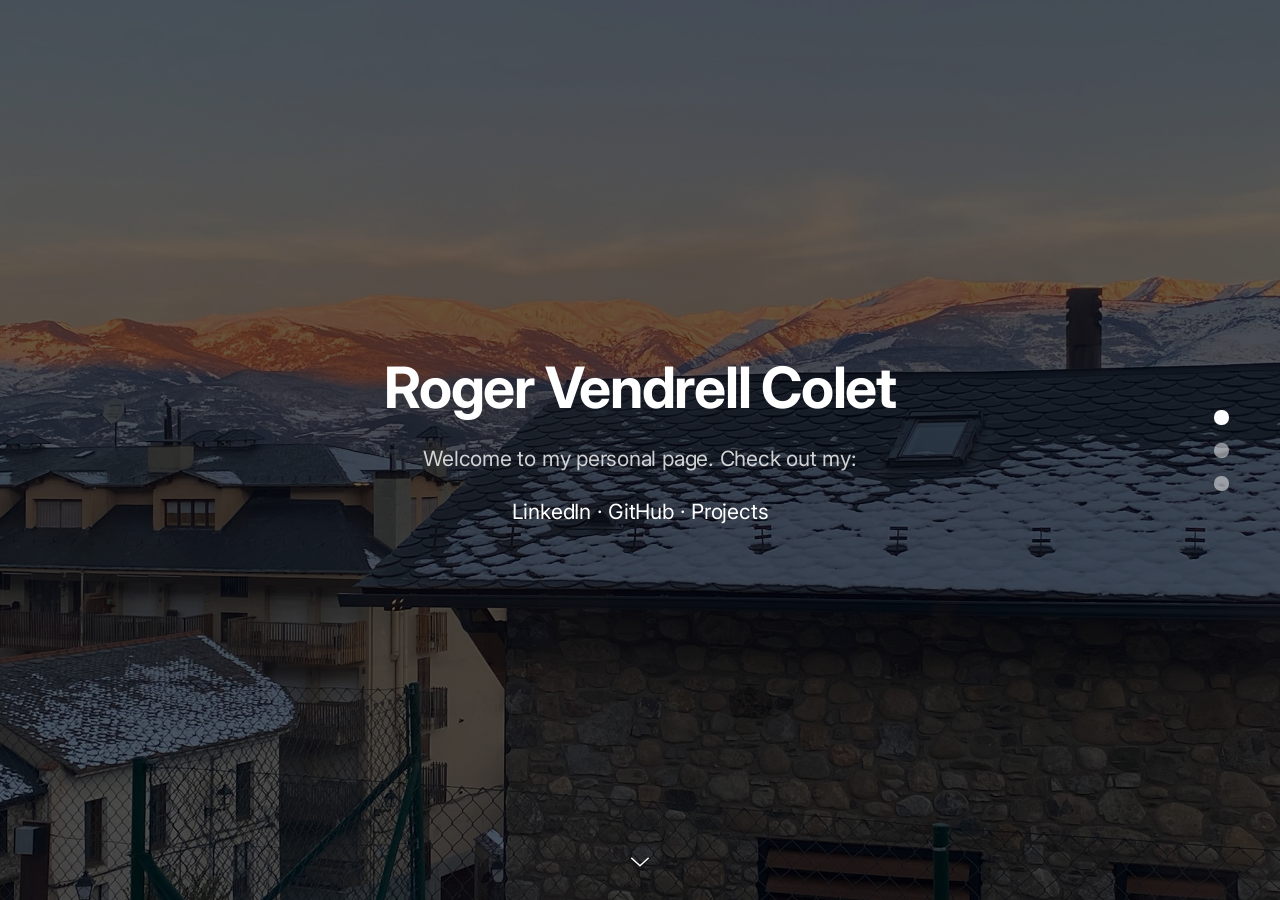
==== commit ec7b6da2: "Fons i slide 1" ====
--- a/index.html
+++ b/index.html
@@ -6,9 +6,9 @@
     <meta name="viewport" content="width=device-width, height=device-height, initial-scale=1.0">
     <meta name="apple-mobile-web-app-capable" content="yes" />
     <base href="./">
-    <title>Main Page - rogervendrell.github.io</title>
-    <meta property="og:title" content="Main Page - rogervendrell.github.io" />
-    <meta name="twitter:title" content="Main Page - rogervendrell.github.io" />
+    <title>Roger Vendrell Colet</title>
+    <meta property="og:title" content="Roger Vendrell Colet" />
+    <meta name="twitter:title" content="Roger Vendrell Colet" />
     <link rel="preconnect" href="https://fonts.gstatic.com/" crossorigin>
     <!-- Compressed Styles -->
     <link href="css/slides.min.css?521351" rel="stylesheet" type="text/css">
@@ -150,6 +150,11 @@
                 d="M5.9 21.9h-4.7v-14.2h4.7v14.2zm-2.3-16.1c-1.6 0-2.6-1.1-2.6-2.5s1-2.5 2.7-2.5c1.6 0 2.6 1 2.6 2.5-.1 1.4-1.2 2.5-2.7 2.5zm19.2 16.1h-4.7v-7.6c0-2-.7-3.3-2.3-3.3-1.3 0-2.1.9-2.5 1.7-.1.3-.1.8-.1 1.2v7.9h-4.7v-14.1h4.7v2c.7-.9 1.7-2.3 4.3-2.3 3.1 0 5.5 2.1 5.5 6.4v8.2h-.2z" />
         </symbol>
 
+        <symbol id="github" viewBox="0 0 24 24">
+            <path
+                d="M12 .3a12 12 0 0 0-3.8 23.4c.6.1.8-.3.8-.6v-2.2c-3.3.7-4-1.6-4-1.6-.6-1.4-1.4-1.8-1.4-1.8-1.1-.8.1-.7.1-.7 1.2.1 1.9 1.3 1.9 1.3 1.1 1.8 2.8 1.3 3.5 1 .1-.8.4-1.3.8-1.6-2.7-.3-5.4-1.3-5.4-5.9 0-1.3.5-2.4 1.3-3.2-.1-.3-.6-1.5.1-3.2 0 0 1-.3 3.4 1.2a11.5 11.5 0 0 1 6.2 0c2.3-1.6 3.4-1.2 3.4-1.2.7 1.7.2 2.9.1 3.2.8.8 1.3 1.9 1.3 3.2 0 4.6-2.7 5.6-5.4 5.9.4.4.8 1.1.8 2.2v3.3c0 .3.2.7.8.6A12 12 0 0 0 12 .3z" />
+        </symbol>
+
         <symbol id="medium" viewBox="0 0 130.8 104">
             <path
                 d="M15.5 21.2c.2-1.6-.5-3.2-1.7-4.3l-12.1-14.7v-2.2h38l29.3 64.4 25.8-64.4h36.2v2.2l-10.5 10c-.9.7-1.3 1.8-1.2 2.9v73.7c0 1.1.3 2.2 1.2 2.9l10.2 10v2.2h-51.3v-2.2l10.6-10.2c1-1 1-1.3 1-2.9v-59.6l-29.4 74.7h-4l-34.2-74.7v50.3c0 2.2.4 4.2 1.9 5.7l13.7 16.8v2.2h-39v-2.2l13.8-16.7c1.5-1.5 1.8-3.3 1.8-5.7l-.1-58.2z" />
@@ -198,28 +203,13 @@
     </nav><!-- Panel Top #02 -->
     <nav class="panel top">
         <div class="sections desktop">
-            <div class="left"><a href="#" title="Slides Framework"><svg style="width:82px;height:24px">
-                        <use xmlns:xlink="http://www.w3.org/1999/xlink" xlink:href="#logo"></use>
-                    </svg></a></div>
-            <div class="right">
-                <ul class="menu trim">
-                    <li><a href="#">Tour</a></li>
-                    <li><a href="#">Upgrade</a></li>
-                    <li><a href="#">Help</a></li>
-                    <li><a href="#">Explore</a></li>
-                    <li class="cropRight"><a class="trimRight shift-up-2" href="http://facebook.com/designmodo"
-                            target="_blank"><svg>
-                                <use xmlns:xlink="http://www.w3.org/1999/xlink" xlink:href="#facebook"></use>
-                            </svg></a></li>
-                </ul>
-            </div>
+            <div class="center"><span class="prevSlide noText"><svg>
+                        <use xmlns:xlink="http://www.w3.org/1999/xlink" xlink:href="#arrow-up"></use>
+                    </svg></span></div>
         </div>
         <div class="sections compact hidden">
-            <div class="left"><a href="#" title="Slides Framework"><svg style="width:82px;height:24px">
-                        <use xmlns:xlink="http://www.w3.org/1999/xlink" xlink:href="#logo"></use>
-                    </svg></a></div>
-            <div class="right"><span class="button actionButton sidebarTrigger" data-sidebar-id="1"><svg>
-                        <use xmlns:xlink="http://www.w3.org/1999/xlink" xlink:href="#menu"></use>
+            <div class="center"><span class="prevSlide noText"><svg>
+                        <use xmlns:xlink="http://www.w3.org/1999/xlink" xlink:href="#arrow-up"></use>
                     </svg></span></div>
         </div>
     </nav>
@@ -267,23 +257,19 @@
             <div class="container">
                 <div class="wrap">
 
-                    <div class="fix-7-12">
-                        <div class="fix-3-12 margin-bottom-3">
-                            <svg height="77" class="wide ae-1 fromCenter">
-                                <use xmlns:xlink="http://www.w3.org/1999/xlink" xlink:href="#logo"></use>
-                            </svg>
-                        </div>
-                        <div class="fix-6-12">
-                            <p class="large cropBottom ae-2"><span class="opacity-8">In a meat-eating world, wearing
-                                    leather for shoes and even clothes, the discussion of fur is&nbsp;childish.</span>
-                            </p>
-                        </div>
+                    <div class="fix-8-12">
+                        <h1 class="margin-bottom-2 ae-1">Roger Vendrell Colet</h1>
+                        <p class="large ae-2"><span class="opacity-8">Welcome to my personal page. Check out my:</span></p>
+                        <p class="large ae-3"><a href="https://www.linkedin.com/in/roger-vendrell-colet/"
+                                target="_blank">LinkedIn</a> · <a href="https://github.com/rogervendrell"
+                                target="_blank">GitHub</a> · <a
+                                href="https://rogervendrell.github.io/projects/" target="_blank">Projects</a></p>
                     </div>
 
                 </div>
             </div>
         </div>
-        <div class="background" style="background-image:url(assets/img/background/img-01.jpg)"></div>
+        <div class="background" style="background-image:url(assets/img/background/IMG_7562.JPEG)"></div>
     </section>
     <!-- Slide 2 (#04) -->
     <section class="slide fade-6 kenBurns">
@@ -305,7 +291,7 @@
                 </div>
             </div>
         </div>
-        <div class="background" style="background-image:url(assets/img/background/img-04.jpg)"></div>
+        <div class="background" style="background-image:url(assets/img/background/IMG_1768.JPEG)"></div>
     </section>
 
     <!-- Popup Video -->
@@ -344,28 +330,19 @@
                 </div>
             </div>
         </div>
-        <div class="background" style="background-image:url(assets/img/background/img-10.jpg)"></div>
+        <div class="background" style="background-image:url(assets/img/background/img-01.JPEG)"></div>
     </section>
     <!-- Panel Bottom #01 -->
     <nav class="panel bottom forceMobileView">
         <div class="sections desktop">
-            <div class="left"><a href="#" class="opacity-8">Available <svg style="height:21px;width:25px"
-                        class="shift-up-2">
-                        <use xmlns:xlink="http://www.w3.org/1999/xlink" xlink:href="#apple"></use>
-                    </svg> iPhone</a></div>
             <div class="center"><span class="nextSlide noText"><svg>
                         <use xmlns:xlink="http://www.w3.org/1999/xlink" xlink:href="#arrow-down"></use>
                     </svg></span></div>
-            <div class="right"><span data-dropdown-id="2" class="button actionButton dropdownTrigger"><svg>
-                        <use xmlns:xlink="http://www.w3.org/1999/xlink" xlink:href="#share"></use>
+        </div>
+        <div class="sections compact hidden">
+            <div class="center"><span class="nextSlide noText"><svg>
+                        <use xmlns:xlink="http://www.w3.org/1999/xlink" xlink:href="#arrow-down"></use>
                     </svg></span></div>
-        </div>
-        <div class="sections compact hidden">
-            <div class="right">
-                <span data-dropdown-id="2" class="button actionButton dropdownTrigger"><svg>
-                        <use xmlns:xlink="http://www.w3.org/1999/xlink" xlink:href="#share"></use>
-                    </svg></span>
-            </div>
         </div>
     </nav>
 
